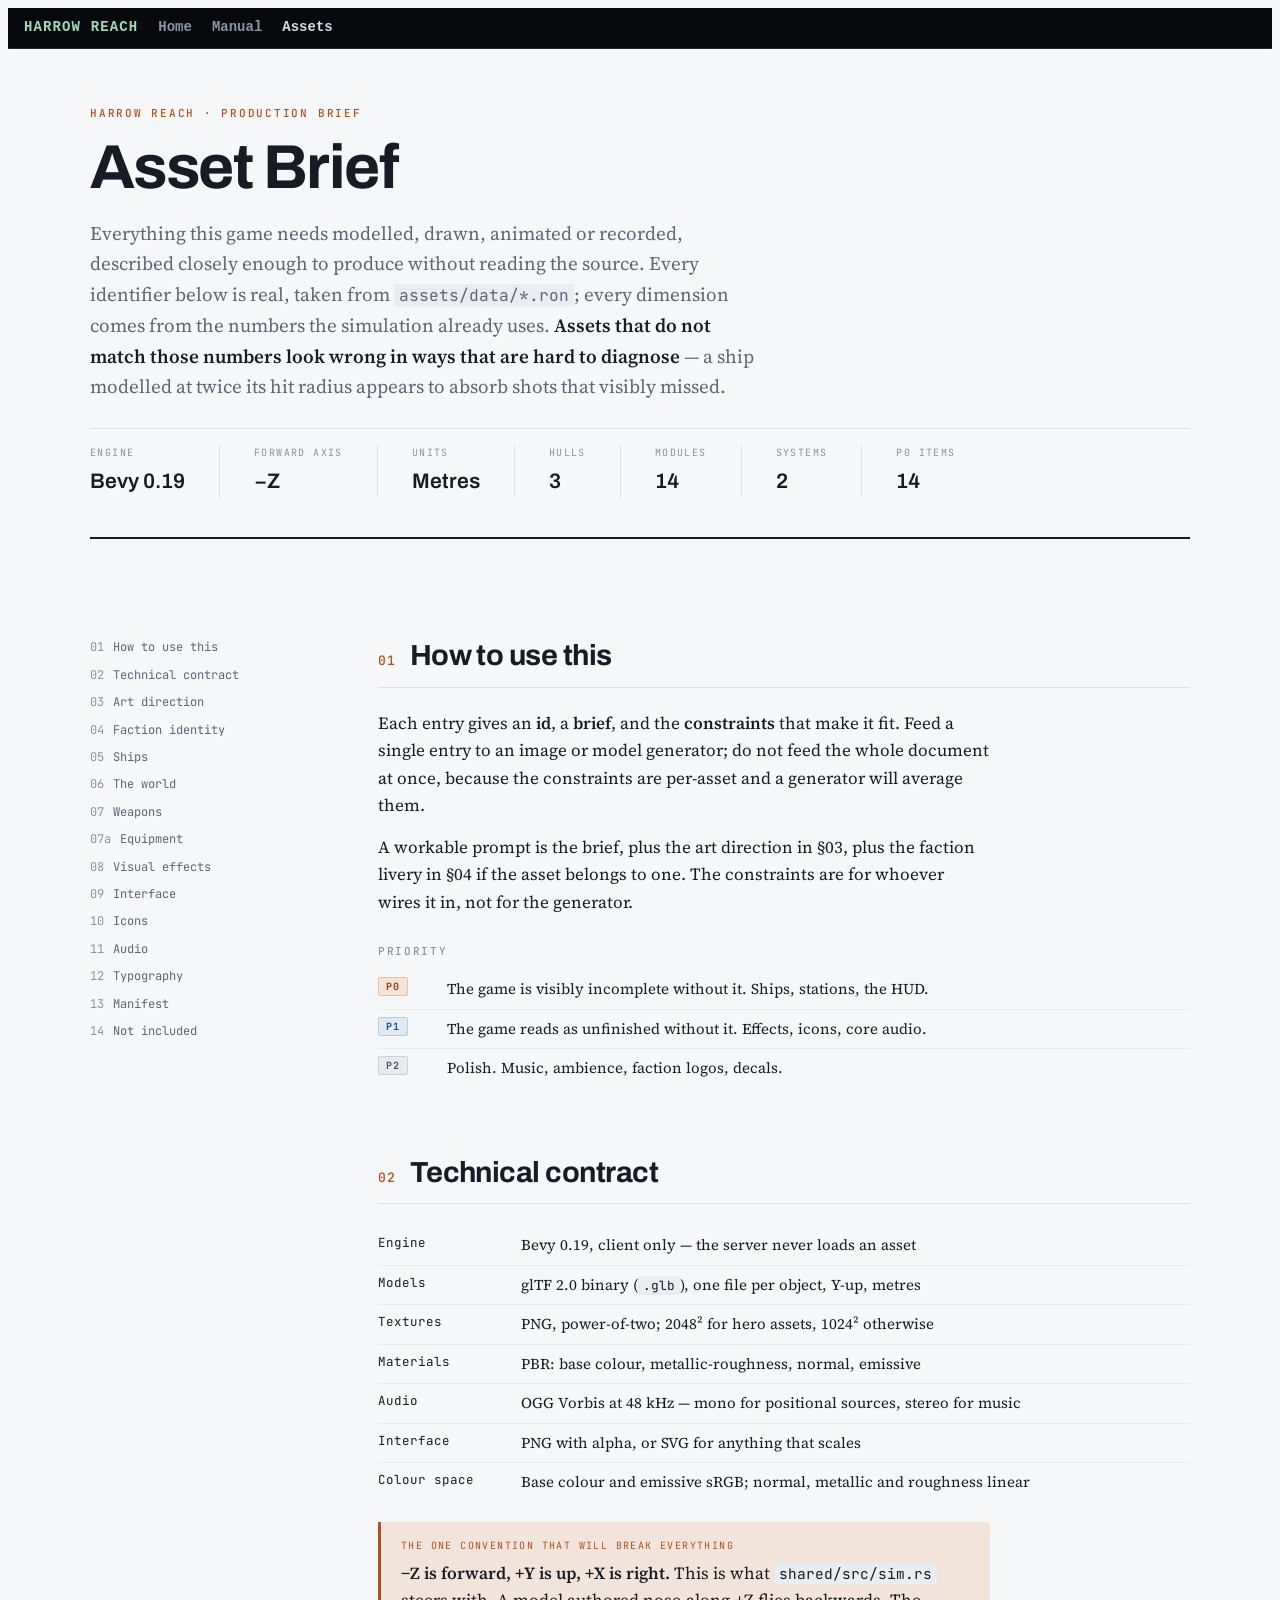
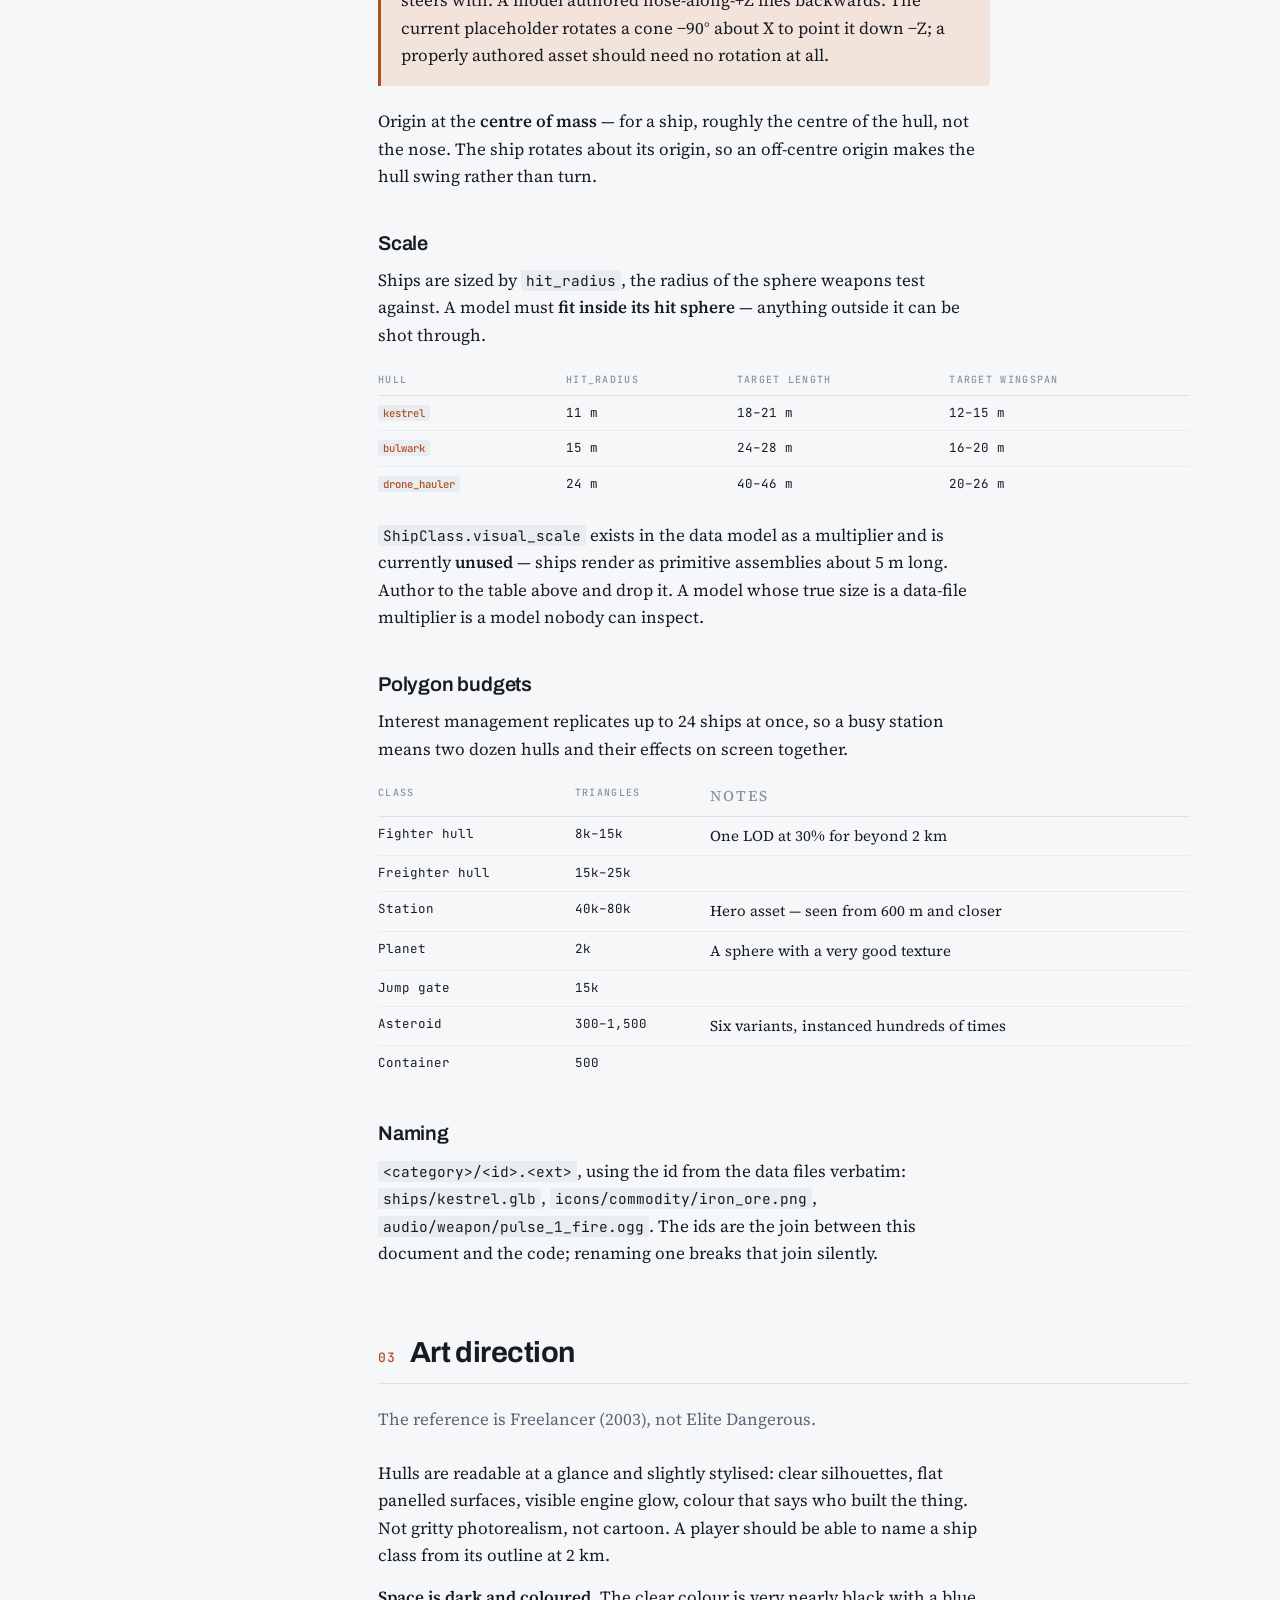
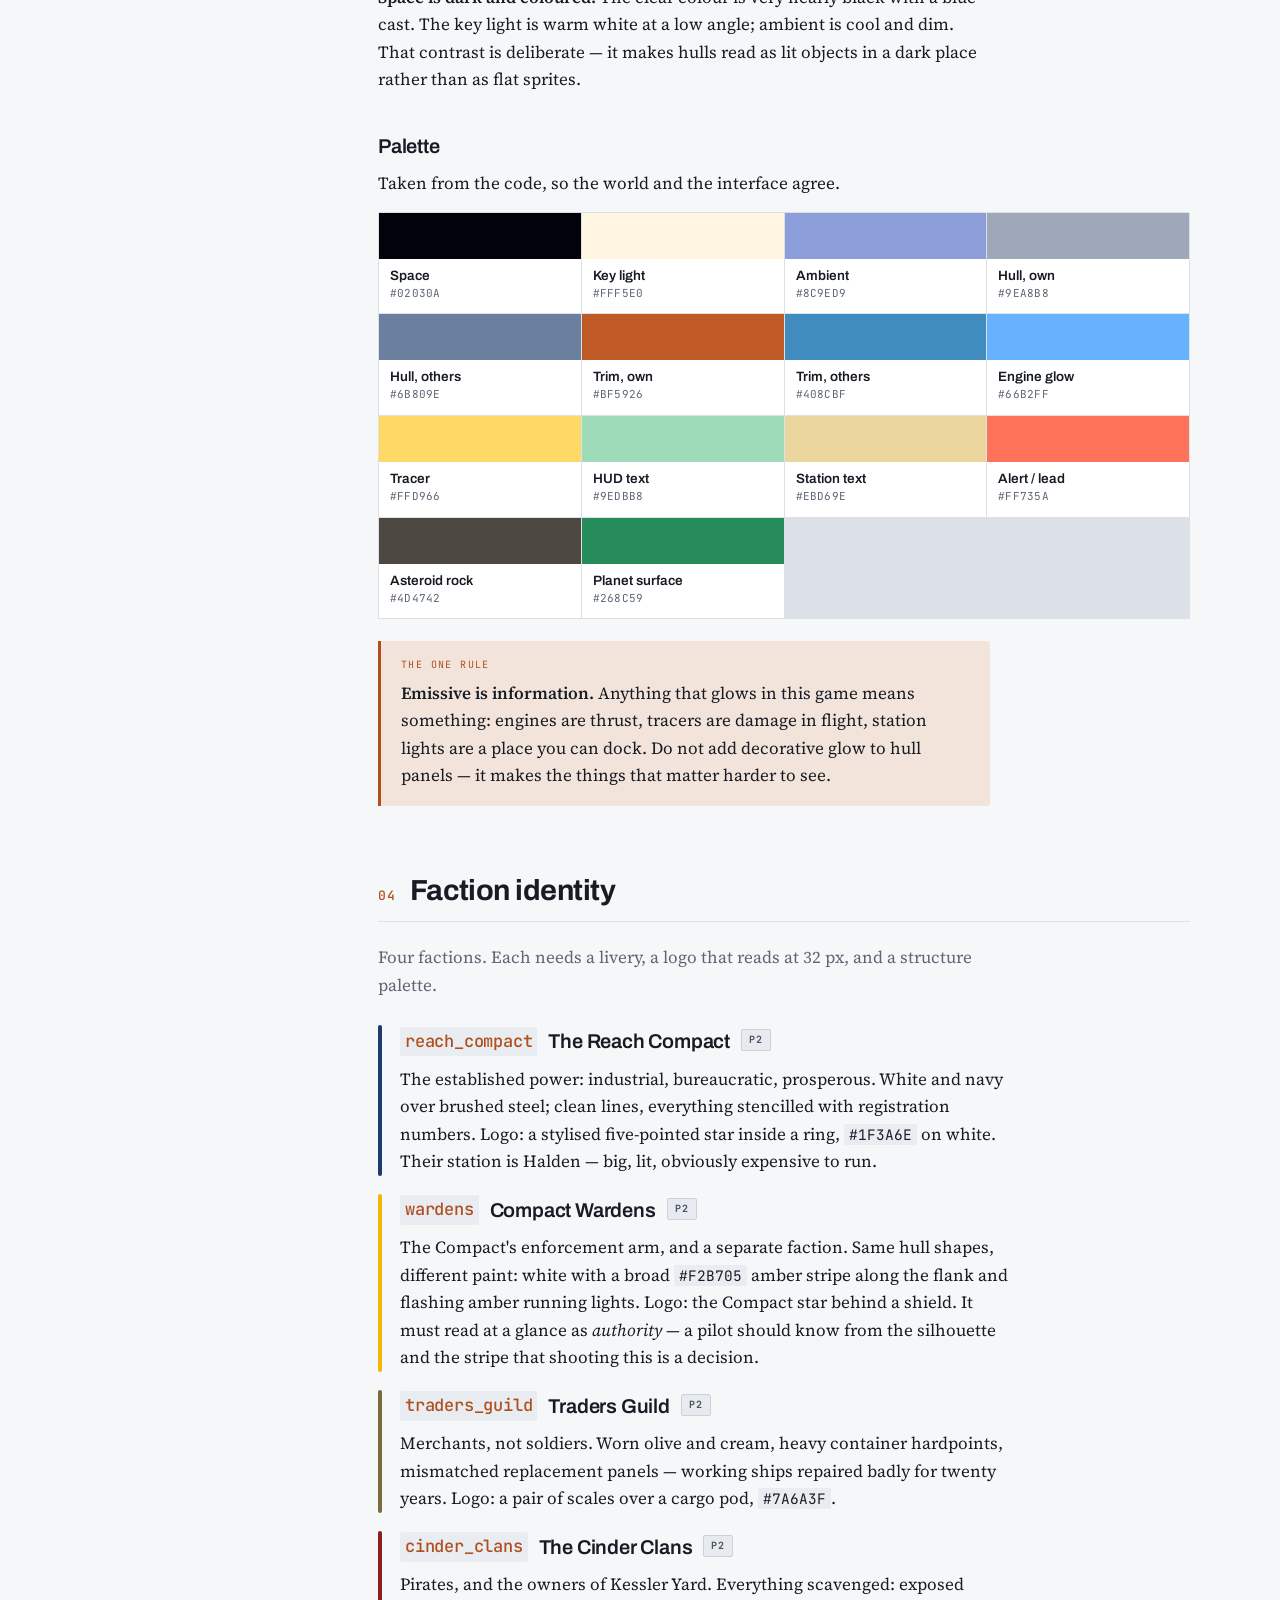
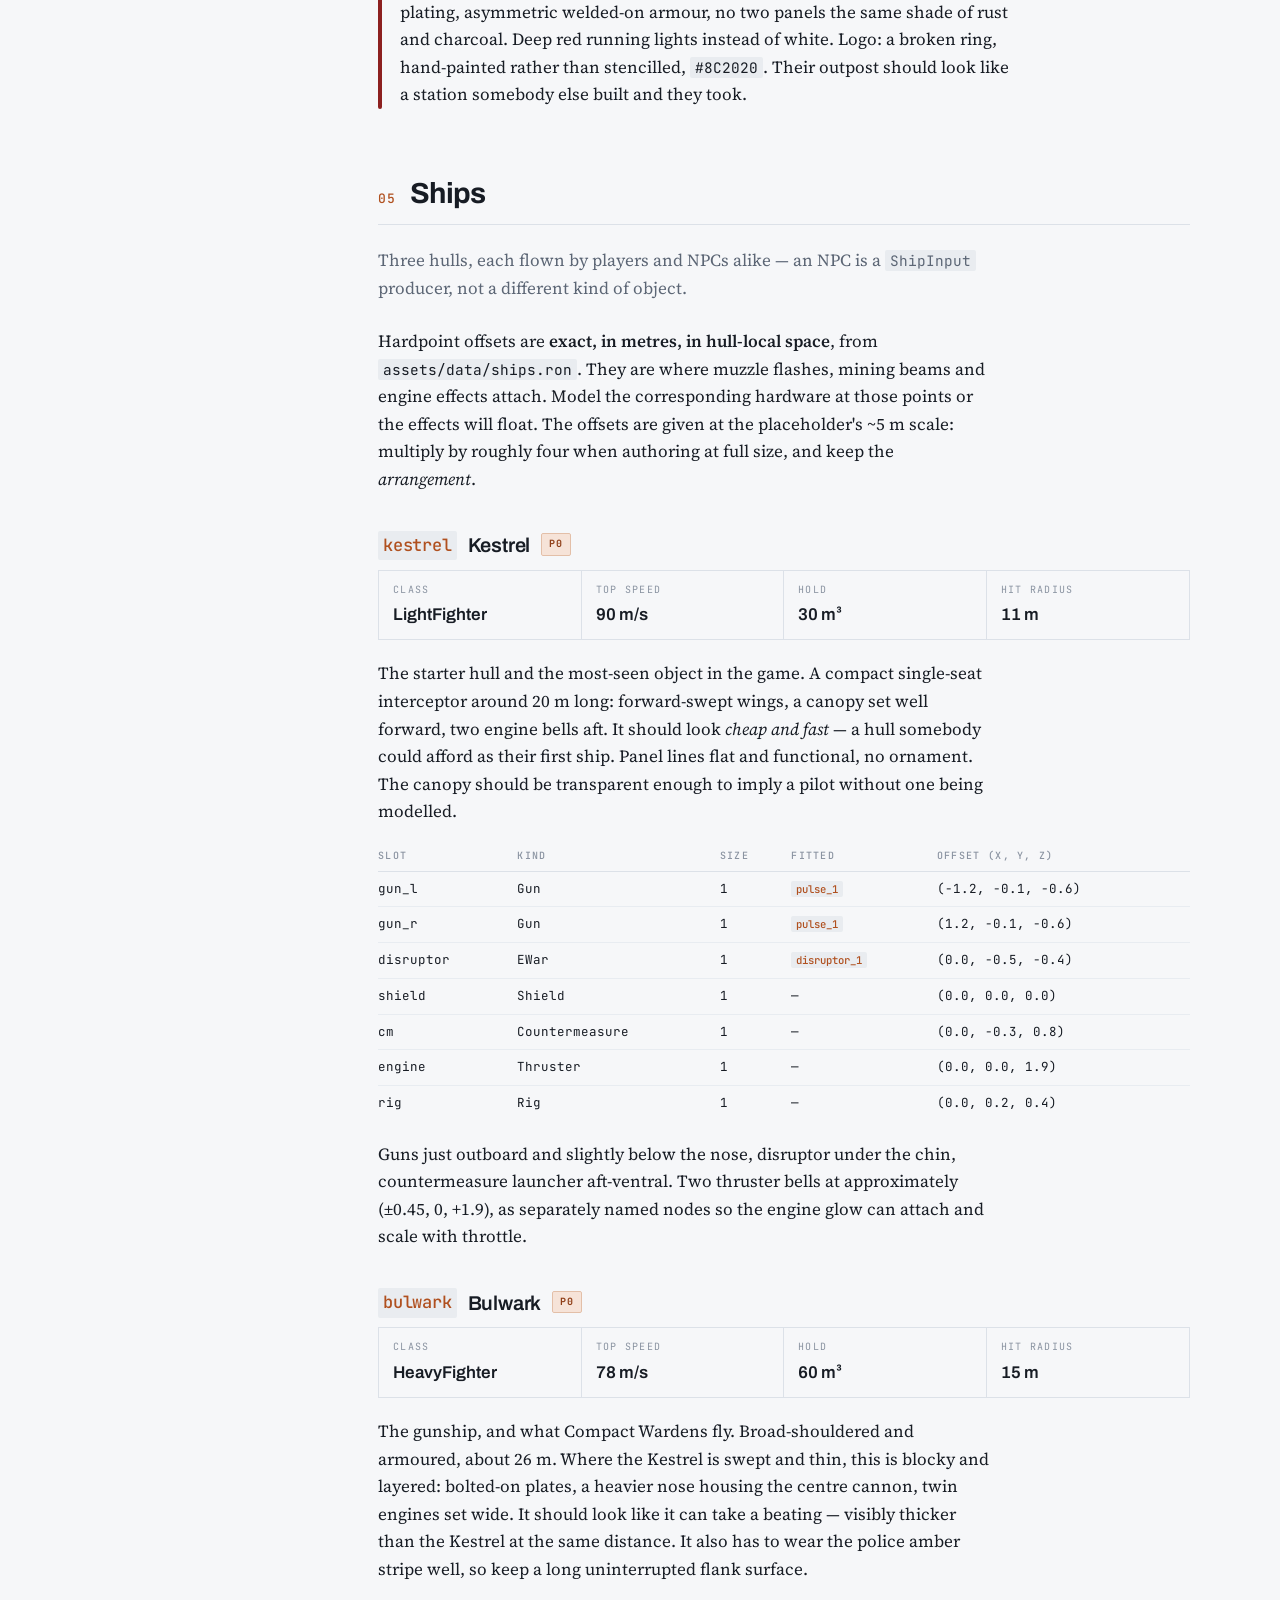
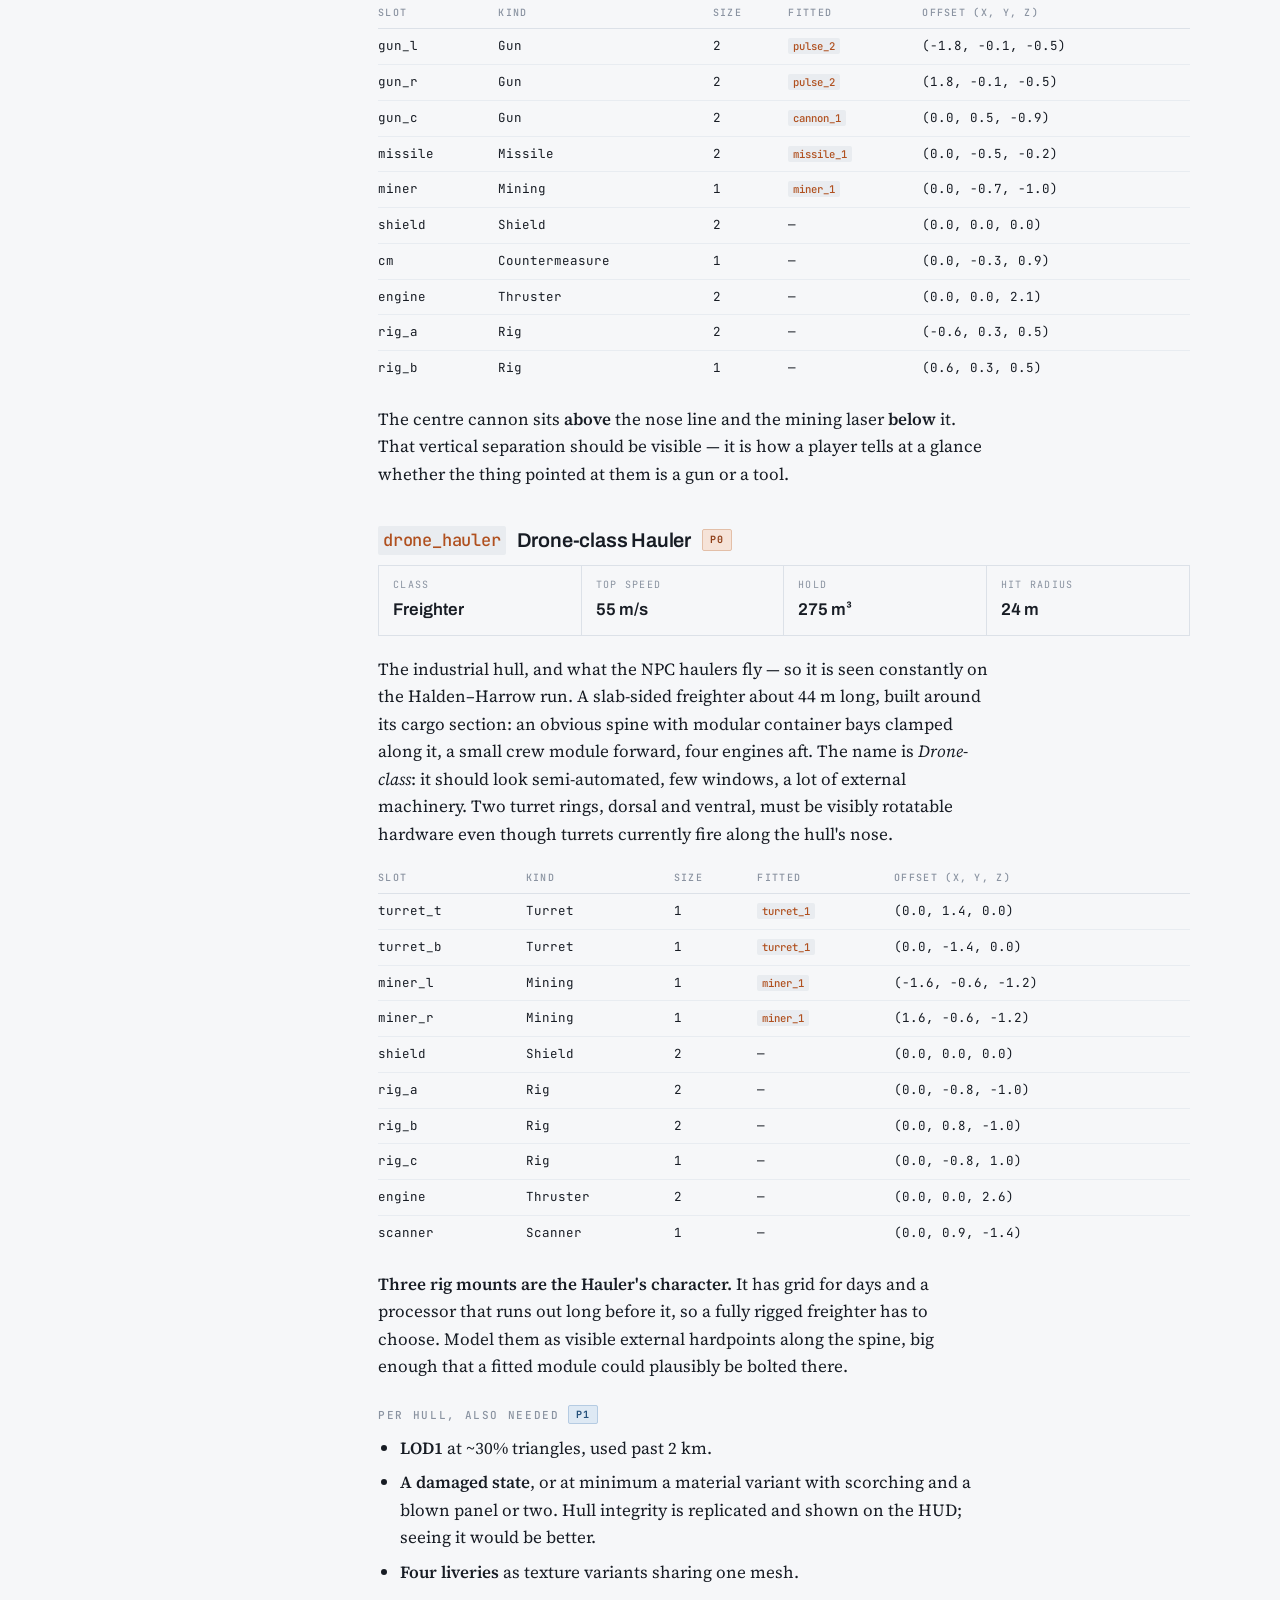
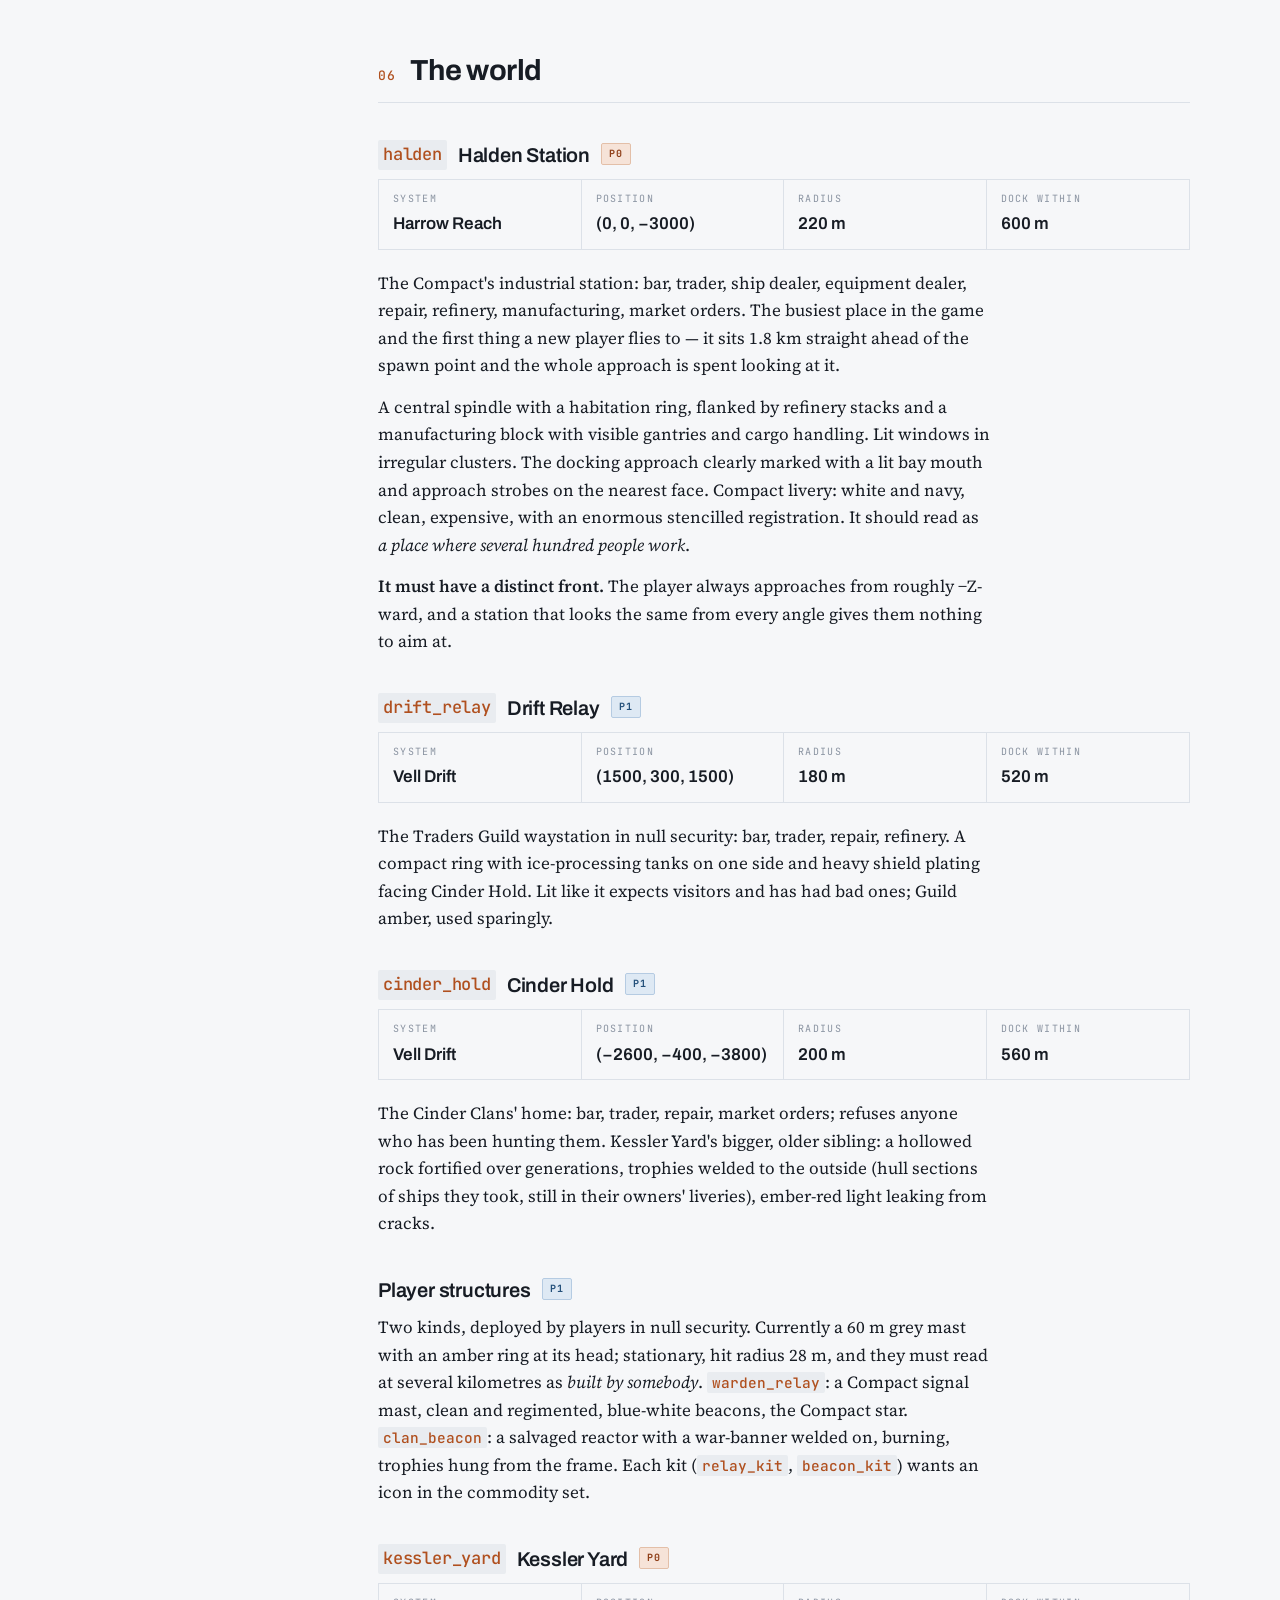
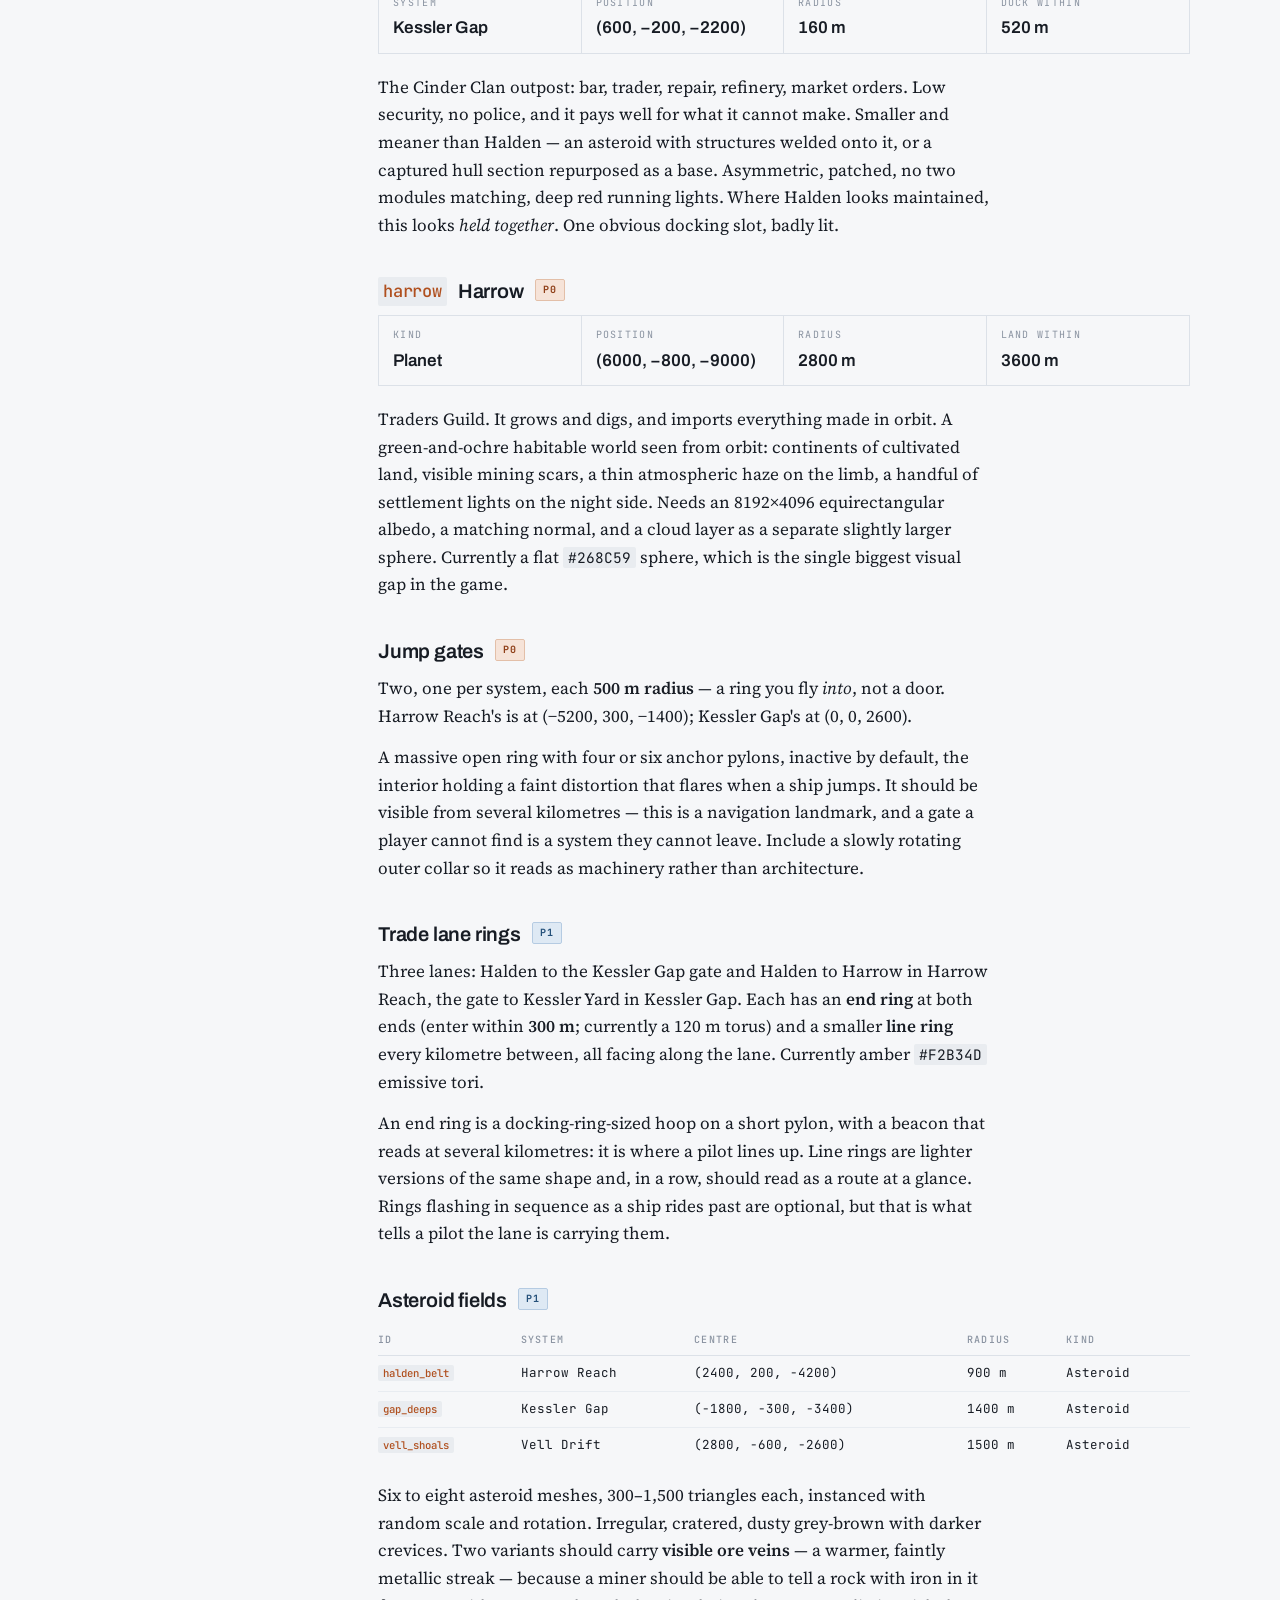
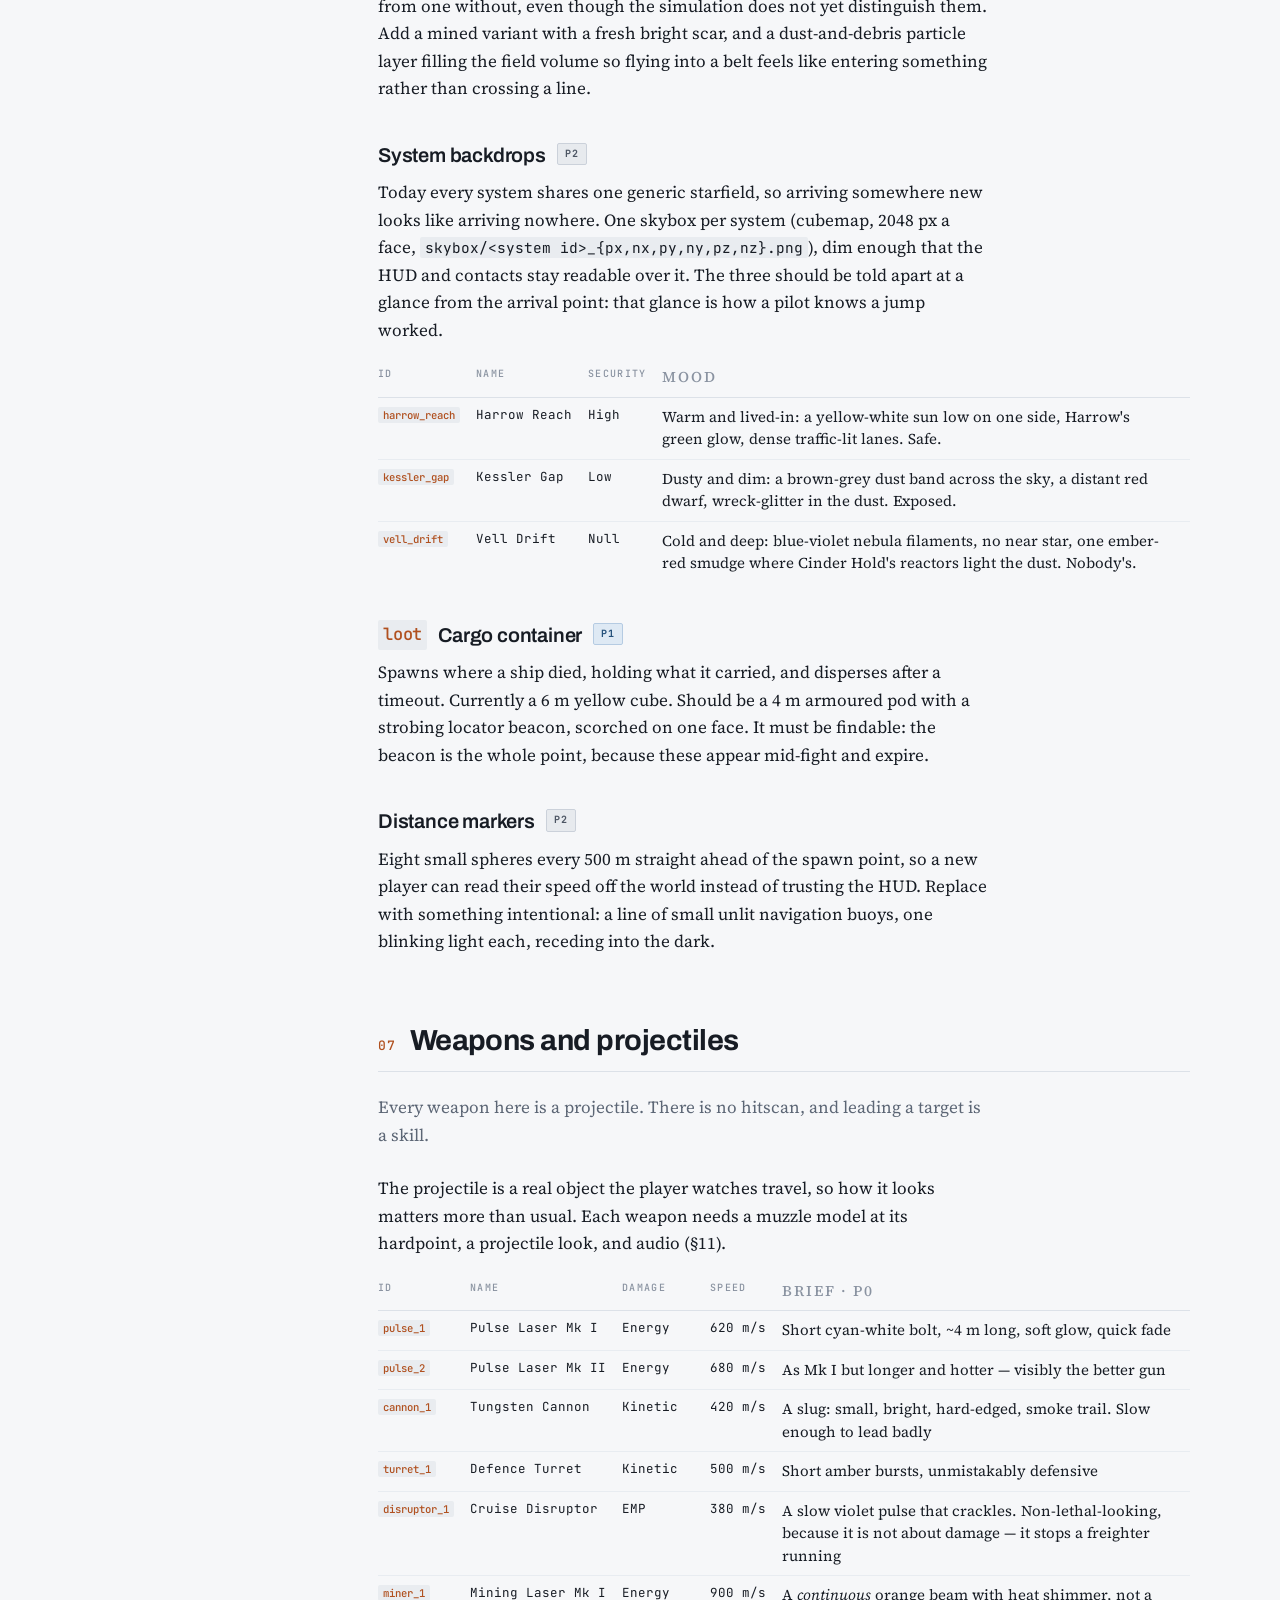
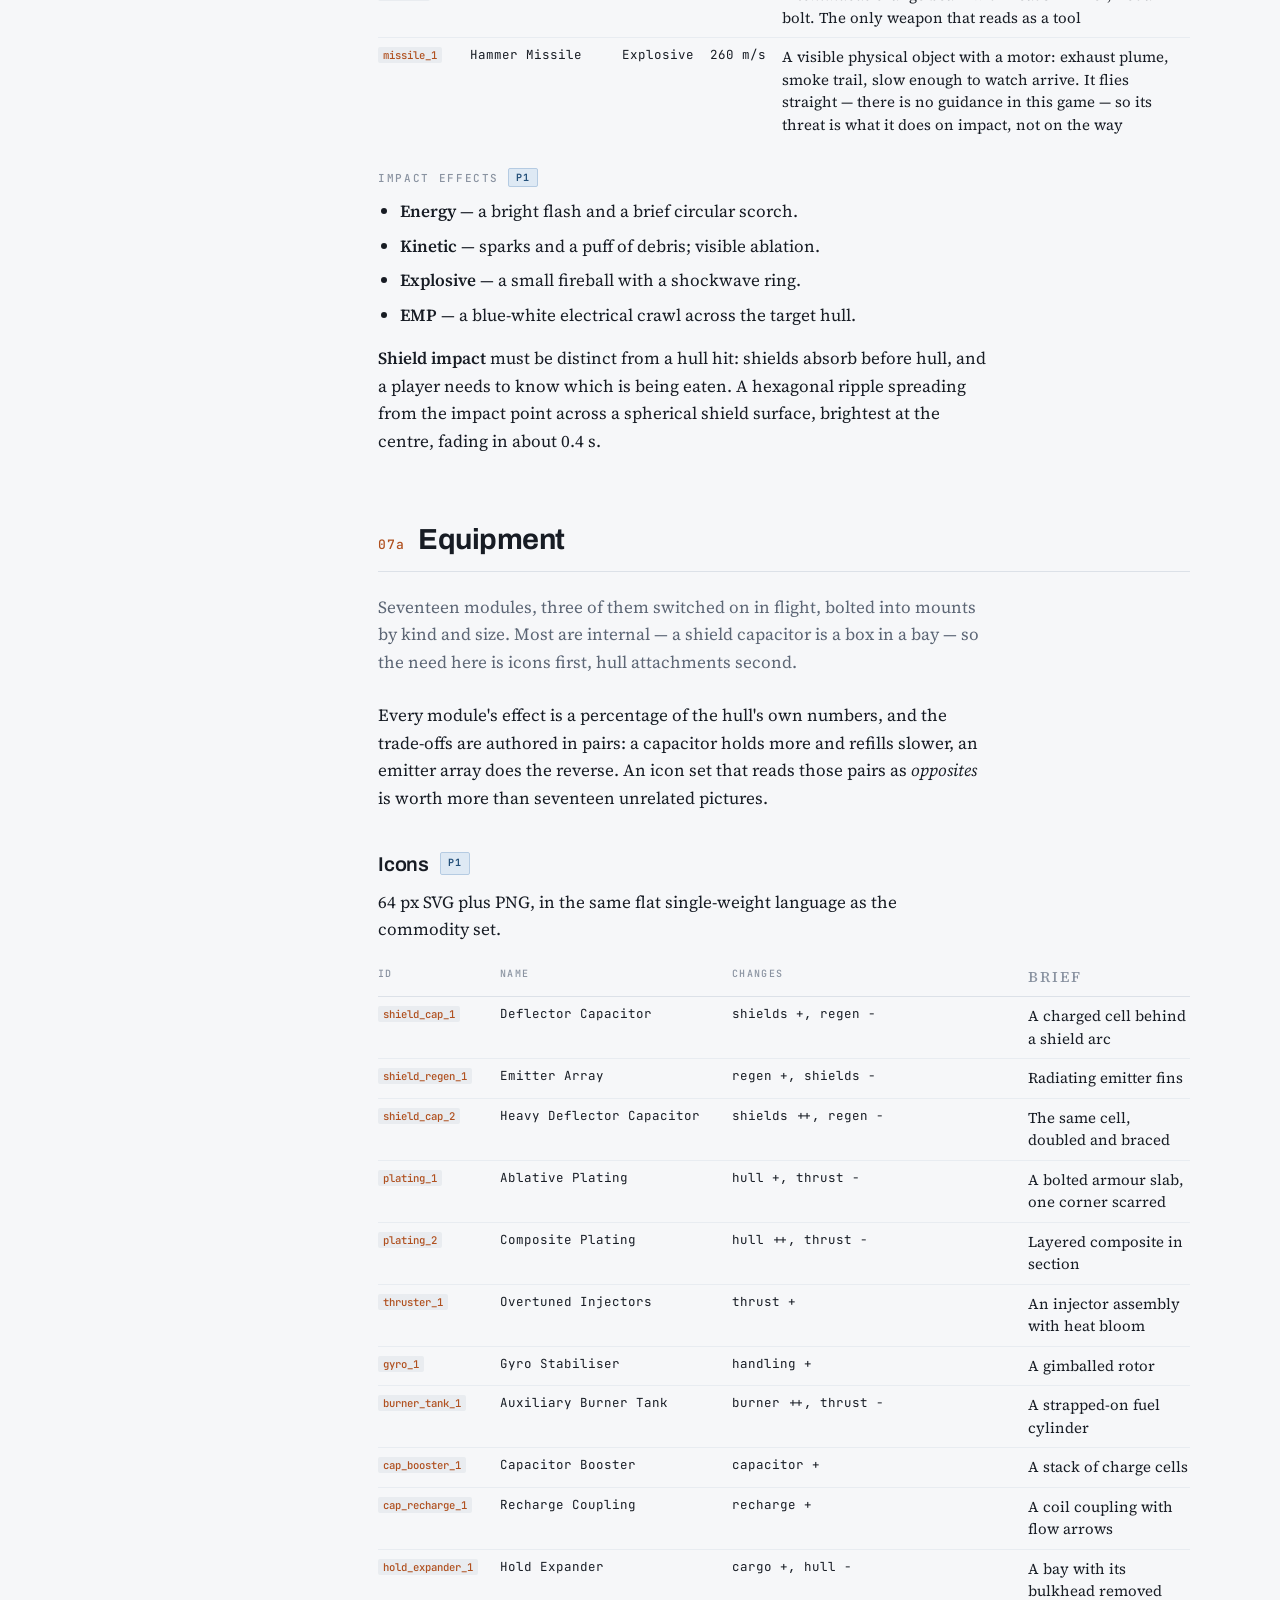
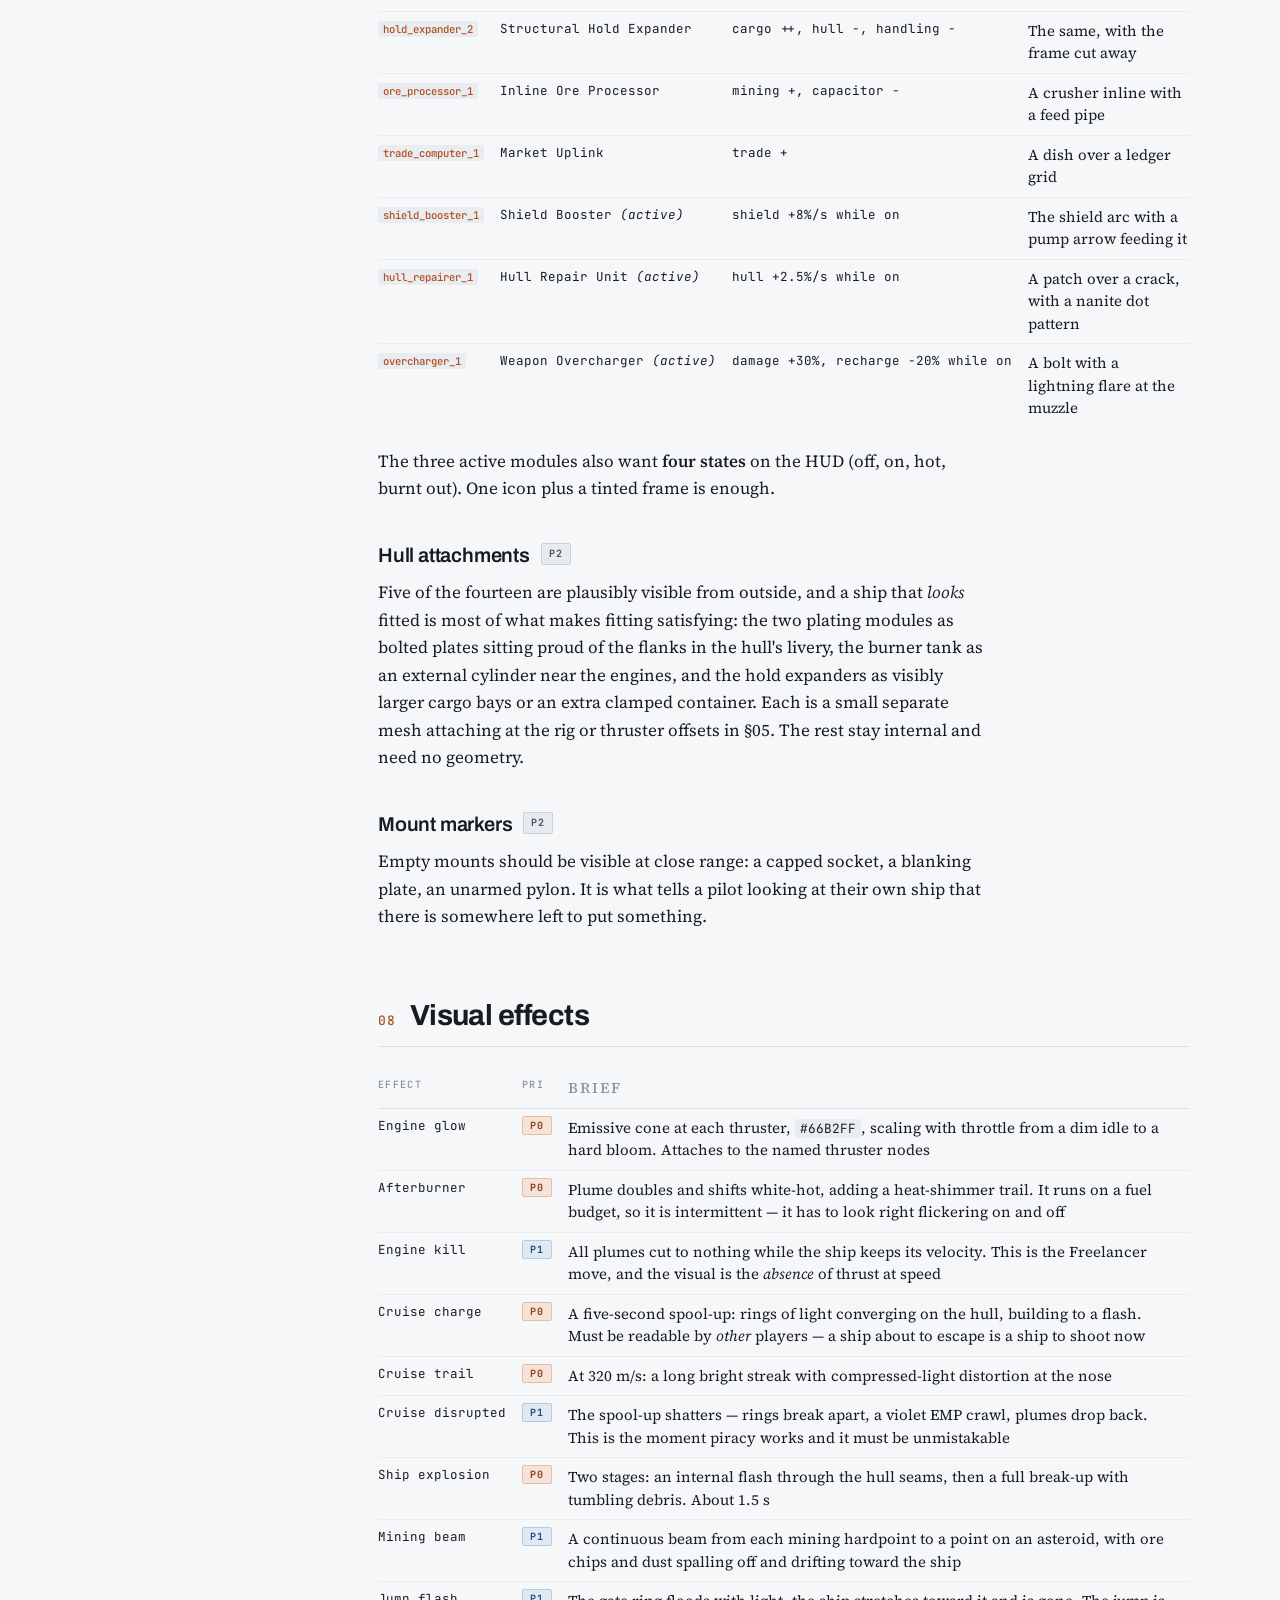
==== assets.html @ b9db740d "The site: front page, screenshots, manual, asset brief Co-Authored-By: Claude Opus 5.5 (1M context) " ====
<!doctype html>
<html lang="en">
<head>
<meta charset="utf-8">
<meta name="viewport" content="width=device-width, initial-scale=1">
<!-- Generated from docs/assets.html in the game repo by
     scripts/publish-site-assets.sh. Edit the source, not this. -->
<title>Harrow Reach Asset Brief</title>
<link rel="preconnect" href="https://fonts.googleapis.com">
<link rel="preconnect" href="https://fonts.gstatic.com" crossorigin>
<link rel="stylesheet" href="https://fonts.googleapis.com/css2?family=Archivo:wght@500;600;700&family=JetBrains+Mono:wght@400;500;700&family=Source+Serif+4:opsz,wght@8..60,400;8..60,600&display=swap">
<style>
  :root {
    --paper:      #F6F7F9;
    --card:       #FFFFFF;
    --ink:        #171C24;
    --muted:      #5C6675;
    --faint:      #8A93A1;
    --rule:       #DCE1E8;
    --rule-soft:  #E8ECF1;
    --accent:     #B0501F;
    --accent-dim: #F3E4DB;
    --steel:      #2E5C8A;
    --steel-dim:  #E1EAF3;
    --slate-dim:  #E9ECF0;

    --p0-fg: #8F3F18;  --p0-bg: #F6E3D8;  --p0-br: #E3BFA8;
    --p1-fg: #24507A;  --p1-bg: #DEE9F4;  --p1-br: #B5CBE2;
    --p2-fg: #4C5563;  --p2-bg: #E7EAEE;  --p2-br: #CBD1DA;

    --display: "Archivo", "Helvetica Neue", Arial, sans-serif;
    --body: "Source Serif 4", Georgia, "Times New Roman", serif;
    --mono: "JetBrains Mono", ui-monospace, "SF Mono", Menlo, monospace;

    --measure: 68ch;
    --rail: 232px;
  }

  @media (prefers-color-scheme: dark) {
    :root:not([data-theme="light"]) {
      --paper:      #10141A;
      --card:       #171C24;
      --ink:        #E3E8EF;
      --muted:      #9AA5B4;
      --faint:      #6B7686;
      --rule:       #2A323D;
      --rule-soft:  #212933;
      --accent:     #E08048;
      --accent-dim: #33221A;
      --steel:      #7FAFDE;
      --steel-dim:  #1A2733;
      --slate-dim:  #1D242D;

      --p0-fg: #EE9A66;  --p0-bg: #33221A;  --p0-br: #5A3A26;
      --p1-fg: #8FBDEA;  --p1-bg: #172532;  --p1-br: #2A4159;
      --p2-fg: #9AA5B4;  --p2-bg: #1D242D;  --p2-br: #333C48;
    }
  }

  :root[data-theme="dark"] {
    --paper:      #10141A;
    --card:       #171C24;
    --ink:        #E3E8EF;
    --muted:      #9AA5B4;
    --faint:      #6B7686;
    --rule:       #2A323D;
    --rule-soft:  #212933;
    --accent:     #E08048;
    --accent-dim: #33221A;
    --steel:      #7FAFDE;
    --steel-dim:  #1A2733;
    --slate-dim:  #1D242D;

    --p0-fg: #EE9A66;  --p0-bg: #33221A;  --p0-br: #5A3A26;
    --p1-fg: #8FBDEA;  --p1-bg: #172532;  --p1-br: #2A4159;
    --p2-fg: #9AA5B4;  --p2-bg: #1D242D;  --p2-br: #333C48;
  }

  * { box-sizing: border-box; }

  body {
    background: var(--paper);
    color: var(--ink);
    font-family: var(--body);
    font-size: 17px;
    line-height: 1.62;
    -webkit-font-smoothing: antialiased;
  }

  .shell {
    display: grid;
    grid-template-columns: var(--rail) minmax(0, 1fr);
    gap: 56px;
    max-width: 1180px;
    margin: 0 auto;
    padding: 0 40px 120px;
    align-items: start;
  }

  /* ---------- masthead ---------- */

  .masthead {
    grid-column: 1 / -1;
    border-bottom: 2px solid var(--ink);
    padding: 56px 0 22px;
    margin-bottom: 44px;
  }
  .eyebrow {
    font-family: var(--mono);
    font-size: 11px;
    font-weight: 500;
    letter-spacing: 0.16em;
    text-transform: uppercase;
    color: var(--accent);
    margin: 0 0 14px;
  }
  h1 {
    font-family: var(--display);
    font-weight: 700;
    font-size: clamp(38px, 6vw, 62px);
    line-height: 1.02;
    letter-spacing: -0.025em;
    margin: 0 0 18px;
    text-wrap: balance;
  }
  .standfirst {
    max-width: var(--measure);
    font-size: 19px;
    color: var(--muted);
    margin: 0 0 26px;
  }
  .standfirst strong { color: var(--ink); font-weight: 600; }

  .facts {
    display: flex;
    flex-wrap: wrap;
    gap: 0;
    border-top: 1px solid var(--rule);
    padding-top: 16px;
  }
  .fact {
    padding-right: 34px;
    margin-right: 34px;
    border-right: 1px solid var(--rule);
  }
  .fact:last-child { border-right: 0; margin-right: 0; padding-right: 0; }
  .fact dt {
    font-family: var(--mono);
    font-size: 10px;
    letter-spacing: 0.14em;
    text-transform: uppercase;
    color: var(--faint);
    margin: 0 0 3px;
  }
  .fact dd {
    font-family: var(--display);
    font-weight: 600;
    font-size: 21px;
    margin: 0;
    font-variant-numeric: tabular-nums;
  }

  /* ---------- rail ---------- */

  nav.rail {
    position: sticky;
    top: 28px;
    font-family: var(--mono);
    font-size: 12px;
    line-height: 1.45;
  }
  nav.rail ol { list-style: none; margin: 0; padding: 0; }
  nav.rail li { margin-bottom: 9px; display: flex; gap: 9px; }
  nav.rail .n { color: var(--faint); font-variant-numeric: tabular-nums; }
  nav.rail a {
    color: var(--muted);
    text-decoration: none;
    border-bottom: 1px solid transparent;
  }
  nav.rail a:hover, nav.rail a:focus-visible {
    color: var(--accent);
    border-bottom-color: var(--accent);
  }

  /* ---------- content ---------- */

  main { min-width: 0; }
  main > section { margin-bottom: 68px; scroll-margin-top: 24px; }

  h2 {
    font-family: var(--display);
    font-weight: 700;
    font-size: 29px;
    letter-spacing: -0.018em;
    line-height: 1.15;
    margin: 0 0 6px;
    display: flex;
    align-items: baseline;
    gap: 14px;
    text-wrap: balance;
  }
  h2 .num {
    font-family: var(--mono);
    font-size: 13px;
    font-weight: 500;
    color: var(--accent);
    letter-spacing: 0.06em;
    flex: none;
  }
  h2 + .lede {
    max-width: var(--measure);
    color: var(--muted);
    margin: 0 0 26px;
  }
  section > h2 { padding-bottom: 14px; border-bottom: 1px solid var(--rule); margin-bottom: 22px; }

  h3 {
    font-family: var(--display);
    font-weight: 600;
    font-size: 20px;
    letter-spacing: -0.01em;
    margin: 36px 0 8px;
    display: flex;
    align-items: center;
    gap: 11px;
    flex-wrap: wrap;
  }
  h4 {
    font-family: var(--mono);
    font-size: 11px;
    font-weight: 500;
    letter-spacing: 0.15em;
    text-transform: uppercase;
    color: var(--faint);
    margin: 26px 0 10px;
  }

  p { max-width: var(--measure); margin: 0 0 14px; }
  ul, ol { max-width: var(--measure); padding-left: 22px; margin: 0 0 16px; }
  li { margin-bottom: 7px; }
  strong { font-weight: 600; }
  em { font-style: italic; }

  code, .id {
    font-family: var(--mono);
    font-size: 0.85em;
    background: var(--slate-dim);
    padding: 1px 5px;
    border-radius: 2px;
  }
  .id { color: var(--accent); font-weight: 500; }

  a { color: var(--steel); text-underline-offset: 2px; }

  /* ---------- priority chips ---------- */

  .p {
    font-family: var(--mono);
    font-size: 10px;
    font-weight: 700;
    letter-spacing: 0.1em;
    padding: 2px 7px;
    border-radius: 2px;
    border: 1px solid;
    flex: none;
    position: relative;
    top: -1px;
  }
  .p0 { color: var(--p0-fg); background: var(--p0-bg); border-color: var(--p0-br); }
  .p1 { color: var(--p1-fg); background: var(--p1-bg); border-color: var(--p1-br); }
  .p2 { color: var(--p2-fg); background: var(--p2-bg); border-color: var(--p2-br); }

  /* ---------- tables ---------- */

  .scroll { overflow-x: auto; margin: 0 0 20px; }
  table {
    border-collapse: collapse;
    width: 100%;
    font-family: var(--mono);
    font-size: 12.5px;
    line-height: 1.5;
  }
  th, td {
    text-align: left;
    padding: 8px 16px 8px 0;
    border-bottom: 1px solid var(--rule-soft);
    vertical-align: top;
    white-space: nowrap;
  }
  td.wrap, th.wrap { white-space: normal; min-width: 22ch; font-family: var(--body); font-size: 15px; }
  th {
    font-size: 10px;
    letter-spacing: 0.13em;
    text-transform: uppercase;
    color: var(--faint);
    font-weight: 500;
    border-bottom: 1px solid var(--rule);
  }
  td.num { font-variant-numeric: tabular-nums; }
  tbody tr:last-child td { border-bottom: 0; }

  /* ---------- callout ---------- */

  .rule-box {
    border-left: 3px solid var(--accent);
    background: var(--accent-dim);
    padding: 16px 20px;
    margin: 0 0 22px;
    max-width: var(--measure);
    border-radius: 0 3px 3px 0;
  }
  .rule-box p:last-child { margin-bottom: 0; }
  .rule-box .tag {
    font-family: var(--mono);
    font-size: 10px;
    letter-spacing: 0.14em;
    text-transform: uppercase;
    color: var(--accent);
    display: block;
    margin-bottom: 6px;
  }

  /* ---------- swatches ---------- */

  .swatches {
    display: grid;
    grid-template-columns: repeat(auto-fill, minmax(168px, 1fr));
    gap: 1px;
    background: var(--rule);
    border: 1px solid var(--rule);
    margin-bottom: 22px;
  }
  .sw { background: var(--card); padding: 0; }
  .sw .chip { height: 46px; display: block; }
  .sw .meta { padding: 9px 11px 11px; }
  .sw .name { font-family: var(--display); font-weight: 600; font-size: 13.5px; line-height: 1.25; }
  .sw .hex { font-family: var(--mono); font-size: 11px; color: var(--muted); letter-spacing: 0.02em; }

  /* ---------- spec grid ---------- */

  .specs {
    display: grid;
    grid-template-columns: repeat(auto-fit, minmax(140px, 1fr));
    gap: 0;
    border: 1px solid var(--rule);
    margin: 0 0 20px;
  }
  .spec { padding: 11px 14px; border-right: 1px solid var(--rule); }
  .spec:last-child { border-right: 0; }
  .spec dt {
    font-family: var(--mono);
    font-size: 10px;
    letter-spacing: 0.13em;
    text-transform: uppercase;
    color: var(--faint);
    margin-bottom: 3px;
  }
  .spec dd {
    font-family: var(--display);
    font-weight: 600;
    font-size: 17px;
    margin: 0;
    font-variant-numeric: tabular-nums;
  }

  /* ---------- faction cards ---------- */

  .factions { display: grid; gap: 18px; margin-bottom: 20px; }
  .faction {
    display: grid;
    grid-template-columns: 4px 1fr;
    gap: 18px;
    align-items: start;
  }
  .faction .stripe { background: var(--fc); border-radius: 2px; align-self: stretch; }
  .faction .body h3 { margin-top: 0; }
  .faction .body p { margin-bottom: 0; }

  /* ---------- manifest ---------- */

  .manifest { max-width: var(--measure); }
  .manifest h4 { display: flex; align-items: center; gap: 10px; }
  .manifest ul { list-style: none; padding: 0; margin: 0 0 26px; }
  .manifest li { margin: 0; border-bottom: 1px solid var(--rule-soft); }
  .manifest label {
    display: flex;
    gap: 11px;
    align-items: baseline;
    padding: 8px 2px;
    cursor: pointer;
    font-family: var(--mono);
    font-size: 12.5px;
    line-height: 1.5;
  }
  .manifest input { margin: 0; accent-color: var(--accent); position: relative; top: 2px; flex: none; }
  .manifest input:checked + span { color: var(--faint); text-decoration: line-through; }
  .manifest label:hover { background: var(--rule-soft); }
  .count {
    font-family: var(--mono);
    font-size: 10px;
    letter-spacing: 0.1em;
    color: var(--faint);
    font-weight: 400;
    text-transform: none;
  }

  footer {
    grid-column: 1 / -1;
    border-top: 1px solid var(--rule);
    padding-top: 20px;
    margin-top: 20px;
    font-family: var(--mono);
    font-size: 11.5px;
    color: var(--faint);
    display: flex;
    justify-content: space-between;
    gap: 20px;
    flex-wrap: wrap;
  }

  :focus-visible { outline: 2px solid var(--accent); outline-offset: 2px; }

  @media (max-width: 900px) {
    .shell { grid-template-columns: 1fr; gap: 0; padding: 0 22px 80px; }
    nav.rail { position: static; margin-bottom: 44px; padding-bottom: 24px; border-bottom: 1px solid var(--rule); }
    nav.rail ol { columns: 2; column-gap: 26px; }
    .fact { border-right: 0; margin-right: 26px; padding-right: 0; }
  }
  @media (prefers-reduced-motion: reduce) {
    * { animation: none !important; transition: none !important; }
  }
</style>
</head>
<body>
<div style="font:600 14px/1.4 ui-monospace,Menlo,monospace;padding:10px 16px;background:#07090d;border-bottom:1px solid #1f2a37;display:flex;gap:20px;align-items:center;flex-wrap:wrap">
  <a href="./" style="color:#9edbb8;text-decoration:none;letter-spacing:.08em">HARROW REACH</a>
  <a href="./" style="color:#8b97a6;text-decoration:none">Home</a>
  <a href="manual.html" style="color:#8b97a6;text-decoration:none">Manual</a>
  <span style="color:#d6dde6">Assets</span>
</div>


<div class="shell">

  <header class="masthead">
    <p class="eyebrow">Harrow Reach · production brief</p>
    <h1>Asset Brief</h1>
    <p class="standfirst">Everything this game needs modelled, drawn, animated or recorded,
      described closely enough to produce without reading the source. Every identifier below is
      real, taken from <code>assets/data/*.ron</code>; every dimension comes from the numbers the
      simulation already uses. <strong>Assets that do not match those numbers look wrong in ways
      that are hard to diagnose</strong> — a ship modelled at twice its hit radius appears to
      absorb shots that visibly missed.</p>
    <dl class="facts">
      <div class="fact"><dt>Engine</dt><dd>Bevy 0.19</dd></div>
      <div class="fact"><dt>Forward axis</dt><dd>&minus;Z</dd></div>
      <div class="fact"><dt>Units</dt><dd>Metres</dd></div>
      <div class="fact"><dt>Hulls</dt><dd>3</dd></div>
      <div class="fact"><dt>Modules</dt><dd>14</dd></div>
      <div class="fact"><dt>Systems</dt><dd>2</dd></div>
      <div class="fact"><dt>P0 items</dt><dd>14</dd></div>
    </dl>
  </header>

  <nav class="rail" aria-label="Sections">
    <ol>
      <li><span class="n">01</span><a href="#use">How to use this</a></li>
      <li><span class="n">02</span><a href="#contract">Technical contract</a></li>
      <li><span class="n">03</span><a href="#direction">Art direction</a></li>
      <li><span class="n">04</span><a href="#factions">Faction identity</a></li>
      <li><span class="n">05</span><a href="#ships">Ships</a></li>
      <li><span class="n">06</span><a href="#world">The world</a></li>
      <li><span class="n">07</span><a href="#weapons">Weapons</a></li>
      <li><span class="n">07a</span><a href="#equipment">Equipment</a></li>
      <li><span class="n">08</span><a href="#vfx">Visual effects</a></li>
      <li><span class="n">09</span><a href="#ui">Interface</a></li>
      <li><span class="n">10</span><a href="#icons">Icons</a></li>
      <li><span class="n">11</span><a href="#audio">Audio</a></li>
      <li><span class="n">12</span><a href="#type">Typography</a></li>
      <li><span class="n">13</span><a href="#manifest">Manifest</a></li>
      <li><span class="n">14</span><a href="#excluded">Not included</a></li>
    </ol>
  </nav>

  <main>

    <!-- 01 -->
    <section id="use">
      <h2><span class="num">01</span>How to use this</h2>
      <p>Each entry gives an <strong>id</strong>, a <strong>brief</strong>, and the
        <strong>constraints</strong> that make it fit. Feed a single entry to an image or model
        generator; do not feed the whole document at once, because the constraints are per-asset
        and a generator will average them.</p>
      <p>A workable prompt is the brief, plus the art direction in §03, plus the faction livery in
        §04 if the asset belongs to one. The constraints are for whoever wires it in, not for the
        generator.</p>
      <h4>Priority</h4>
      <div class="scroll">
        <table>
          <tbody>
            <tr><td><span class="p p0">P0</span></td><td class="wrap">The game is visibly incomplete without it. Ships, stations, the HUD.</td></tr>
            <tr><td><span class="p p1">P1</span></td><td class="wrap">The game reads as unfinished without it. Effects, icons, core audio.</td></tr>
            <tr><td><span class="p p2">P2</span></td><td class="wrap">Polish. Music, ambience, faction logos, decals.</td></tr>
          </tbody>
        </table>
      </div>
    </section>

    <!-- 02 -->
    <section id="contract">
      <h2><span class="num">02</span>Technical contract</h2>
      <div class="scroll">
        <table>
          <tbody>
            <tr><td>Engine</td><td class="wrap">Bevy 0.19, client only — the server never loads an asset</td></tr>
            <tr><td>Models</td><td class="wrap">glTF 2.0 binary (<code>.glb</code>), one file per object, Y-up, metres</td></tr>
            <tr><td>Textures</td><td class="wrap">PNG, power-of-two; 2048² for hero assets, 1024² otherwise</td></tr>
            <tr><td>Materials</td><td class="wrap">PBR: base colour, metallic-roughness, normal, emissive</td></tr>
            <tr><td>Audio</td><td class="wrap">OGG Vorbis at 48&nbsp;kHz — mono for positional sources, stereo for music</td></tr>
            <tr><td>Interface</td><td class="wrap">PNG with alpha, or SVG for anything that scales</td></tr>
            <tr><td>Colour space</td><td class="wrap">Base colour and emissive sRGB; normal, metallic and roughness linear</td></tr>
          </tbody>
        </table>
      </div>

      <div class="rule-box">
        <span class="tag">The one convention that will break everything</span>
        <p><strong>&minus;Z is forward, +Y is up, +X is right.</strong> This is what
          <code>shared/src/sim.rs</code> steers with. A model authored nose-along-+Z flies
          backwards. The current placeholder rotates a cone &minus;90° about X to point it down
          &minus;Z; a properly authored asset should need no rotation at all.</p>
      </div>

      <p>Origin at the <strong>centre of mass</strong> — for a ship, roughly the centre of the
        hull, not the nose. The ship rotates about its origin, so an off-centre origin makes the
        hull swing rather than turn.</p>

      <h3>Scale</h3>
      <p>Ships are sized by <code>hit_radius</code>, the radius of the sphere weapons test
        against. A model must <strong>fit inside its hit sphere</strong> — anything outside it can
        be shot through.</p>
      <div class="scroll">
        <table>
          <thead><tr><th>Hull</th><th>hit_radius</th><th>Target length</th><th>Target wingspan</th></tr></thead>
          <tbody>
            <tr><td><span class="id">kestrel</span></td><td class="num">11 m</td><td class="num">18–21 m</td><td class="num">12–15 m</td></tr>
            <tr><td><span class="id">bulwark</span></td><td class="num">15 m</td><td class="num">24–28 m</td><td class="num">16–20 m</td></tr>
            <tr><td><span class="id">drone_hauler</span></td><td class="num">24 m</td><td class="num">40–46 m</td><td class="num">20–26 m</td></tr>
          </tbody>
        </table>
      </div>
      <p><code>ShipClass.visual_scale</code> exists in the data model as a multiplier and is
        currently <strong>unused</strong> — ships render as primitive assemblies about 5&nbsp;m
        long. Author to the table above and drop it. A model whose true size is a data-file
        multiplier is a model nobody can inspect.</p>

      <h3>Polygon budgets</h3>
      <p>Interest management replicates up to 24 ships at once, so a busy station means two dozen
        hulls and their effects on screen together.</p>
      <div class="scroll">
        <table>
          <thead><tr><th>Class</th><th>Triangles</th><th class="wrap">Notes</th></tr></thead>
          <tbody>
            <tr><td>Fighter hull</td><td class="num">8k–15k</td><td class="wrap">One LOD at 30% for beyond 2 km</td></tr>
            <tr><td>Freighter hull</td><td class="num">15k–25k</td><td class="wrap"></td></tr>
            <tr><td>Station</td><td class="num">40k–80k</td><td class="wrap">Hero asset — seen from 600 m and closer</td></tr>
            <tr><td>Planet</td><td class="num">2k</td><td class="wrap">A sphere with a very good texture</td></tr>
            <tr><td>Jump gate</td><td class="num">15k</td><td class="wrap"></td></tr>
            <tr><td>Asteroid</td><td class="num">300–1,500</td><td class="wrap">Six variants, instanced hundreds of times</td></tr>
            <tr><td>Container</td><td class="num">500</td><td class="wrap"></td></tr>
          </tbody>
        </table>
      </div>

      <h3>Naming</h3>
      <p><code>&lt;category&gt;/&lt;id&gt;.&lt;ext&gt;</code>, using the id from the data files
        verbatim: <code>ships/kestrel.glb</code>,
        <code>icons/commodity/iron_ore.png</code>, <code>audio/weapon/pulse_1_fire.ogg</code>. The
        ids are the join between this document and the code; renaming one breaks that join
        silently.</p>
    </section>

    <!-- 03 -->
    <section id="direction">
      <h2><span class="num">03</span>Art direction</h2>
      <p class="lede">The reference is Freelancer (2003), not Elite Dangerous.</p>
      <p>Hulls are readable at a glance and slightly stylised: clear silhouettes, flat panelled
        surfaces, visible engine glow, colour that says who built the thing. Not gritty
        photorealism, not cartoon. A player should be able to name a ship class from its outline
        at 2&nbsp;km.</p>
      <p><strong>Space is dark and coloured.</strong> The clear colour is very nearly black with a
        blue cast. The key light is warm white at a low angle; ambient is cool and dim. That
        contrast is deliberate — it makes hulls read as lit objects in a dark place rather than as
        flat sprites.</p>

      <h3>Palette</h3>
      <p>Taken from the code, so the world and the interface agree.</p>
      <div class="swatches">
        <div class="sw"><span class="chip" style="background:#02030A"></span><div class="meta"><div class="name">Space</div><div class="hex">#02030A</div></div></div>
        <div class="sw"><span class="chip" style="background:#FFF5E0"></span><div class="meta"><div class="name">Key light</div><div class="hex">#FFF5E0</div></div></div>
        <div class="sw"><span class="chip" style="background:#8C9ED9"></span><div class="meta"><div class="name">Ambient</div><div class="hex">#8C9ED9</div></div></div>
        <div class="sw"><span class="chip" style="background:#9EA8B8"></span><div class="meta"><div class="name">Hull, own</div><div class="hex">#9EA8B8</div></div></div>
        <div class="sw"><span class="chip" style="background:#6B809E"></span><div class="meta"><div class="name">Hull, others</div><div class="hex">#6B809E</div></div></div>
        <div class="sw"><span class="chip" style="background:#BF5926"></span><div class="meta"><div class="name">Trim, own</div><div class="hex">#BF5926</div></div></div>
        <div class="sw"><span class="chip" style="background:#408CBF"></span><div class="meta"><div class="name">Trim, others</div><div class="hex">#408CBF</div></div></div>
        <div class="sw"><span class="chip" style="background:#66B2FF"></span><div class="meta"><div class="name">Engine glow</div><div class="hex">#66B2FF</div></div></div>
        <div class="sw"><span class="chip" style="background:#FFD966"></span><div class="meta"><div class="name">Tracer</div><div class="hex">#FFD966</div></div></div>
        <div class="sw"><span class="chip" style="background:#9EDBB8"></span><div class="meta"><div class="name">HUD text</div><div class="hex">#9EDBB8</div></div></div>
        <div class="sw"><span class="chip" style="background:#EBD69E"></span><div class="meta"><div class="name">Station text</div><div class="hex">#EBD69E</div></div></div>
        <div class="sw"><span class="chip" style="background:#FF735A"></span><div class="meta"><div class="name">Alert / lead</div><div class="hex">#FF735A</div></div></div>
        <div class="sw"><span class="chip" style="background:#4D4742"></span><div class="meta"><div class="name">Asteroid rock</div><div class="hex">#4D4742</div></div></div>
        <div class="sw"><span class="chip" style="background:#268C59"></span><div class="meta"><div class="name">Planet surface</div><div class="hex">#268C59</div></div></div>
      </div>

      <div class="rule-box">
        <span class="tag">The one rule</span>
        <p><strong>Emissive is information.</strong> Anything that glows in this game means
          something: engines are thrust, tracers are damage in flight, station lights are a place
          you can dock. Do not add decorative glow to hull panels — it makes the things that
          matter harder to see.</p>
      </div>
    </section>

    <!-- 04 -->
    <section id="factions">
      <h2><span class="num">04</span>Faction identity</h2>
      <p class="lede">Four factions. Each needs a livery, a logo that reads at 32&nbsp;px, and a
        structure palette.</p>
      <div class="factions">
        <div class="faction" style="--fc:#1F3A6E">
          <div class="stripe"></div>
          <div class="body">
            <h3><span class="id">reach_compact</span> The Reach Compact <span class="p p2">P2</span></h3>
            <p>The established power: industrial, bureaucratic, prosperous. White and navy over
              brushed steel; clean lines, everything stencilled with registration numbers. Logo: a
              stylised five-pointed star inside a ring, <code>#1F3A6E</code> on white. Their
              station is Halden — big, lit, obviously expensive to run.</p>
          </div>
        </div>
        <div class="faction" style="--fc:#F2B705">
          <div class="stripe"></div>
          <div class="body">
            <h3><span class="id">wardens</span> Compact Wardens <span class="p p2">P2</span></h3>
            <p>The Compact's enforcement arm, and a separate faction. Same hull shapes, different
              paint: white with a broad <code>#F2B705</code> amber stripe along the flank and
              flashing amber running lights. Logo: the Compact star behind a shield. It must read
              at a glance as <em>authority</em> — a pilot should know from the silhouette and the
              stripe that shooting this is a decision.</p>
          </div>
        </div>
        <div class="faction" style="--fc:#7A6A3F">
          <div class="stripe"></div>
          <div class="body">
            <h3><span class="id">traders_guild</span> Traders Guild <span class="p p2">P2</span></h3>
            <p>Merchants, not soldiers. Worn olive and cream, heavy container hardpoints,
              mismatched replacement panels — working ships repaired badly for twenty years. Logo:
              a pair of scales over a cargo pod, <code>#7A6A3F</code>.</p>
          </div>
        </div>
        <div class="faction" style="--fc:#8C2020">
          <div class="stripe"></div>
          <div class="body">
            <h3><span class="id">cinder_clans</span> The Cinder Clans <span class="p p2">P2</span></h3>
            <p>Pirates, and the owners of Kessler Yard. Everything scavenged: exposed plating,
              asymmetric welded-on armour, no two panels the same shade of rust and charcoal. Deep
              red running lights instead of white. Logo: a broken ring, hand-painted rather than
              stencilled, <code>#8C2020</code>. Their outpost should look like a station somebody
              else built and they took.</p>
          </div>
        </div>
      </div>
    </section>

    <!-- 05 -->
    <section id="ships">
      <h2><span class="num">05</span>Ships</h2>
      <p class="lede">Three hulls, each flown by players and NPCs alike — an NPC is a
        <code>ShipInput</code> producer, not a different kind of object.</p>
      <p>Hardpoint offsets are <strong>exact, in metres, in hull-local space</strong>, from
        <code>assets/data/ships.ron</code>. They are where muzzle flashes, mining beams and engine
        effects attach. Model the corresponding hardware at those points or the effects will
        float. The offsets are given at the placeholder's ~5&nbsp;m scale: multiply by roughly
        four when authoring at full size, and keep the <em>arrangement</em>.</p>

      <h3><span class="id">kestrel</span> Kestrel <span class="p p0">P0</span></h3>
      <dl class="specs">
        <div class="spec"><dt>Class</dt><dd>LightFighter</dd></div>
        <div class="spec"><dt>Top speed</dt><dd>90 m/s</dd></div>
        <div class="spec"><dt>Hold</dt><dd>30 m³</dd></div>
        <div class="spec"><dt>Hit radius</dt><dd>11 m</dd></div>
      </dl>
      <p>The starter hull and the most-seen object in the game. A compact single-seat interceptor
        around 20&nbsp;m long: forward-swept wings, a canopy set well forward, two engine bells
        aft. It should look <em>cheap and fast</em> — a hull somebody could afford as their first
        ship. Panel lines flat and functional, no ornament. The canopy should be transparent
        enough to imply a pilot without one being modelled.</p>
      <div class="scroll">
        <table>
          <thead><tr><th>Slot</th><th>Kind</th><th>Size</th><th>Fitted</th><th>Offset (x, y, z)</th></tr></thead>
          <tbody>
            <tr><td>gun_l</td><td>Gun</td><td class="num">1</td><td><span class="id">pulse_1</span></td><td class="num">(−1.2, −0.1, −0.6)</td></tr>
            <tr><td>gun_r</td><td>Gun</td><td class="num">1</td><td><span class="id">pulse_1</span></td><td class="num">(1.2, −0.1, −0.6)</td></tr>
            <tr><td>disruptor</td><td>EWar</td><td class="num">1</td><td><span class="id">disruptor_1</span></td><td class="num">(0.0, −0.5, −0.4)</td></tr>
            <tr><td>shield</td><td>Shield</td><td class="num">1</td><td>—</td><td class="num">(0.0, 0.0, 0.0)</td></tr>
            <tr><td>cm</td><td>Countermeasure</td><td class="num">1</td><td>—</td><td class="num">(0.0, −0.3, 0.8)</td></tr>
            <tr><td>engine</td><td>Thruster</td><td class="num">1</td><td>—</td><td class="num">(0.0, 0.0, 1.9)</td></tr>
            <tr><td>rig</td><td>Rig</td><td class="num">1</td><td>—</td><td class="num">(0.0, 0.2, 0.4)</td></tr>
          </tbody>
        </table>
      </div>
      <p>Guns just outboard and slightly below the nose, disruptor under the chin, countermeasure
        launcher aft-ventral. Two thruster bells at approximately (±0.45, 0, +1.9), as separately
        named nodes so the engine glow can attach and scale with throttle.</p>

      <h3><span class="id">bulwark</span> Bulwark <span class="p p0">P0</span></h3>
      <dl class="specs">
        <div class="spec"><dt>Class</dt><dd>HeavyFighter</dd></div>
        <div class="spec"><dt>Top speed</dt><dd>78 m/s</dd></div>
        <div class="spec"><dt>Hold</dt><dd>60 m³</dd></div>
        <div class="spec"><dt>Hit radius</dt><dd>15 m</dd></div>
      </dl>
      <p>The gunship, and what Compact Wardens fly. Broad-shouldered and armoured, about 26&nbsp;m.
        Where the Kestrel is swept and thin, this is blocky and layered: bolted-on plates, a
        heavier nose housing the centre cannon, twin engines set wide. It should look like it can
        take a beating — visibly thicker than the Kestrel at the same distance. It also has to
        wear the police amber stripe well, so keep a long uninterrupted flank surface.</p>
      <div class="scroll">
        <table>
          <thead><tr><th>Slot</th><th>Kind</th><th>Size</th><th>Fitted</th><th>Offset (x, y, z)</th></tr></thead>
          <tbody>
            <tr><td>gun_l</td><td>Gun</td><td class="num">2</td><td><span class="id">pulse_2</span></td><td class="num">(−1.8, −0.1, −0.5)</td></tr>
            <tr><td>gun_r</td><td>Gun</td><td class="num">2</td><td><span class="id">pulse_2</span></td><td class="num">(1.8, −0.1, −0.5)</td></tr>
            <tr><td>gun_c</td><td>Gun</td><td class="num">2</td><td><span class="id">cannon_1</span></td><td class="num">(0.0, 0.5, −0.9)</td></tr>
            <tr><td>missile</td><td>Missile</td><td class="num">2</td><td><span class="id">missile_1</span></td><td class="num">(0.0, −0.5, −0.2)</td></tr>
            <tr><td>miner</td><td>Mining</td><td class="num">1</td><td><span class="id">miner_1</span></td><td class="num">(0.0, −0.7, −1.0)</td></tr>
            <tr><td>shield</td><td>Shield</td><td class="num">2</td><td>—</td><td class="num">(0.0, 0.0, 0.0)</td></tr>
            <tr><td>cm</td><td>Countermeasure</td><td class="num">1</td><td>—</td><td class="num">(0.0, −0.3, 0.9)</td></tr>
            <tr><td>engine</td><td>Thruster</td><td class="num">2</td><td>—</td><td class="num">(0.0, 0.0, 2.1)</td></tr>
            <tr><td>rig_a</td><td>Rig</td><td class="num">2</td><td>—</td><td class="num">(−0.6, 0.3, 0.5)</td></tr>
            <tr><td>rig_b</td><td>Rig</td><td class="num">1</td><td>—</td><td class="num">(0.6, 0.3, 0.5)</td></tr>
          </tbody>
        </table>
      </div>
      <p>The centre cannon sits <strong>above</strong> the nose line and the mining laser
        <strong>below</strong> it. That vertical separation should be visible — it is how a player
        tells at a glance whether the thing pointed at them is a gun or a tool.</p>

      <h3><span class="id">drone_hauler</span> Drone-class Hauler <span class="p p0">P0</span></h3>
      <dl class="specs">
        <div class="spec"><dt>Class</dt><dd>Freighter</dd></div>
        <div class="spec"><dt>Top speed</dt><dd>55 m/s</dd></div>
        <div class="spec"><dt>Hold</dt><dd>275 m³</dd></div>
        <div class="spec"><dt>Hit radius</dt><dd>24 m</dd></div>
      </dl>
      <p>The industrial hull, and what the NPC haulers fly — so it is seen constantly on the
        Halden–Harrow run. A slab-sided freighter about 44&nbsp;m long, built around its cargo
        section: an obvious spine with modular container bays clamped along it, a small crew
        module forward, four engines aft. The name is <em>Drone-class</em>: it should look
        semi-automated, few windows, a lot of external machinery. Two turret rings, dorsal and
        ventral, must be visibly rotatable hardware even though turrets currently fire along the
        hull's nose.</p>
      <div class="scroll">
        <table>
          <thead><tr><th>Slot</th><th>Kind</th><th>Size</th><th>Fitted</th><th>Offset (x, y, z)</th></tr></thead>
          <tbody>
            <tr><td>turret_t</td><td>Turret</td><td class="num">1</td><td><span class="id">turret_1</span></td><td class="num">(0.0, 1.4, 0.0)</td></tr>
            <tr><td>turret_b</td><td>Turret</td><td class="num">1</td><td><span class="id">turret_1</span></td><td class="num">(0.0, −1.4, 0.0)</td></tr>
            <tr><td>miner_l</td><td>Mining</td><td class="num">1</td><td><span class="id">miner_1</span></td><td class="num">(−1.6, −0.6, −1.2)</td></tr>
            <tr><td>miner_r</td><td>Mining</td><td class="num">1</td><td><span class="id">miner_1</span></td><td class="num">(1.6, −0.6, −1.2)</td></tr>
            <tr><td>shield</td><td>Shield</td><td class="num">2</td><td>—</td><td class="num">(0.0, 0.0, 0.0)</td></tr>
            <tr><td>rig_a</td><td>Rig</td><td class="num">2</td><td>—</td><td class="num">(0.0, −0.8, −1.0)</td></tr>
            <tr><td>rig_b</td><td>Rig</td><td class="num">2</td><td>—</td><td class="num">(0.0, 0.8, −1.0)</td></tr>
            <tr><td>rig_c</td><td>Rig</td><td class="num">1</td><td>—</td><td class="num">(0.0, −0.8, 1.0)</td></tr>
            <tr><td>engine</td><td>Thruster</td><td class="num">2</td><td>—</td><td class="num">(0.0, 0.0, 2.6)</td></tr>
            <tr><td>scanner</td><td>Scanner</td><td class="num">1</td><td>—</td><td class="num">(0.0, 0.9, −1.4)</td></tr>
          </tbody>
        </table>
      </div>

      <p><strong>Three rig mounts are the Hauler's character.</strong> It has grid
        for days and a processor that runs out long before it, so a fully rigged
        freighter has to choose. Model them as visible external hardpoints along the
        spine, big enough that a fitted module could plausibly be bolted there.</p>

      <h4>Per hull, also needed <span class="p p1">P1</span></h4>
      <ul>
        <li><strong>LOD1</strong> at ~30% triangles, used past 2&nbsp;km.</li>
        <li><strong>A damaged state</strong>, or at minimum a material variant with scorching and
          a blown panel or two. Hull integrity is replicated and shown on the HUD; seeing it would
          be better.</li>
        <li><strong>Four liveries</strong> as texture variants sharing one mesh.</li>
      </ul>
    </section>

    <!-- 06 -->
    <section id="world">
      <h2><span class="num">06</span>The world</h2>

      <h3><span class="id">halden</span> Halden Station <span class="p p0">P0</span></h3>
      <dl class="specs">
        <div class="spec"><dt>System</dt><dd>Harrow Reach</dd></div>
        <div class="spec"><dt>Position</dt><dd>(0, 0, −3000)</dd></div>
        <div class="spec"><dt>Radius</dt><dd>220 m</dd></div>
        <div class="spec"><dt>Dock within</dt><dd>600 m</dd></div>
      </dl>
      <p>The Compact's industrial station: bar, trader, ship dealer, equipment dealer, repair,
        refinery, manufacturing, market orders. The busiest place in the game and the first thing
        a new player flies to — it sits 1.8&nbsp;km straight ahead of the spawn point and the
        whole approach is spent looking at it.</p>
      <p>A central spindle with a habitation ring, flanked by refinery stacks and a manufacturing
        block with visible gantries and cargo handling. Lit windows in irregular clusters. The
        docking approach clearly marked with a lit bay mouth and approach strobes on the nearest
        face. Compact livery: white and navy, clean, expensive, with an enormous stencilled
        registration. It should read as <em>a place where several hundred people work</em>.</p>
      <p><strong>It must have a distinct front.</strong> The player always approaches from roughly
        &minus;Z-ward, and a station that looks the same from every angle gives them nothing to
        aim at.</p>

      <h3><span class="id">drift_relay</span> Drift Relay <span class="p p1">P1</span></h3>
      <dl class="specs">
        <div class="spec"><dt>System</dt><dd>Vell Drift</dd></div>
        <div class="spec"><dt>Position</dt><dd>(1500, 300, 1500)</dd></div>
        <div class="spec"><dt>Radius</dt><dd>180 m</dd></div>
        <div class="spec"><dt>Dock within</dt><dd>520 m</dd></div>
      </dl>
      <p>The Traders Guild waystation in null security: bar, trader, repair, refinery. A compact
        ring with ice-processing tanks on one side and heavy shield plating facing Cinder Hold.
        Lit like it expects visitors and has had bad ones; Guild amber, used sparingly.</p>

      <h3><span class="id">cinder_hold</span> Cinder Hold <span class="p p1">P1</span></h3>
      <dl class="specs">
        <div class="spec"><dt>System</dt><dd>Vell Drift</dd></div>
        <div class="spec"><dt>Position</dt><dd>(−2600, −400, −3800)</dd></div>
        <div class="spec"><dt>Radius</dt><dd>200 m</dd></div>
        <div class="spec"><dt>Dock within</dt><dd>560 m</dd></div>
      </dl>
      <p>The Cinder Clans' home: bar, trader, repair, market orders; refuses anyone who has been
        hunting them. Kessler Yard's bigger, older sibling: a hollowed rock fortified over
        generations, trophies welded to the outside (hull sections of ships they took, still in
        their owners' liveries), ember-red light leaking from cracks.</p>

      <h3>Player structures <span class="p p1">P1</span></h3>
      <p>Two kinds, deployed by players in null security. Currently a 60&nbsp;m grey mast with an
        amber ring at its head; stationary, hit radius 28&nbsp;m, and they must read at several
        kilometres as <em>built by somebody</em>. <span class="id">warden_relay</span>: a Compact
        signal mast, clean and regimented, blue-white beacons, the Compact star.
        <span class="id">clan_beacon</span>: a salvaged reactor with a war-banner welded on,
        burning, trophies hung from the frame. Each kit (<span class="id">relay_kit</span>,
        <span class="id">beacon_kit</span>) wants an icon in the commodity set.</p>

      <h3><span class="id">kessler_yard</span> Kessler Yard <span class="p p0">P0</span></h3>
      <dl class="specs">
        <div class="spec"><dt>System</dt><dd>Kessler Gap</dd></div>
        <div class="spec"><dt>Position</dt><dd>(600, −200, −2200)</dd></div>
        <div class="spec"><dt>Radius</dt><dd>160 m</dd></div>
        <div class="spec"><dt>Dock within</dt><dd>520 m</dd></div>
      </dl>
      <p>The Cinder Clan outpost: bar, trader, repair, refinery, market orders. Low security, no
        police, and it pays well for what it cannot make. Smaller and meaner than Halden — an
        asteroid with structures welded onto it, or a captured hull section repurposed as a base.
        Asymmetric, patched, no two modules matching, deep red running lights. Where Halden
        looks maintained, this looks <em>held together</em>. One obvious docking slot, badly
        lit.</p>

      <h3><span class="id">harrow</span> Harrow <span class="p p0">P0</span></h3>
      <dl class="specs">
        <div class="spec"><dt>Kind</dt><dd>Planet</dd></div>
        <div class="spec"><dt>Position</dt><dd>(6000, −800, −9000)</dd></div>
        <div class="spec"><dt>Radius</dt><dd>2800 m</dd></div>
        <div class="spec"><dt>Land within</dt><dd>3600 m</dd></div>
      </dl>
      <p>Traders Guild. It grows and digs, and imports everything made in orbit. A green-and-ochre
        habitable world seen from orbit: continents of cultivated land, visible mining scars, a
        thin atmospheric haze on the limb, a handful of settlement lights on the night side. Needs
        an 8192×4096 equirectangular albedo, a matching normal, and a cloud layer as a separate
        slightly larger sphere. Currently a flat <code>#268C59</code> sphere, which is the single
        biggest visual gap in the game.</p>

      <h3>Jump gates <span class="p p0">P0</span></h3>
      <p>Two, one per system, each <strong>500&nbsp;m radius</strong> — a ring you fly
        <em>into</em>, not a door. Harrow Reach's is at (−5200, 300, −1400); Kessler Gap's at
        (0, 0, 2600).</p>
      <p>A massive open ring with four or six anchor pylons, inactive by default, the interior
        holding a faint distortion that flares when a ship jumps. It should be visible from
        several kilometres — this is a navigation landmark, and a gate a player cannot find is a
        system they cannot leave. Include a slowly rotating outer collar so it reads as machinery
        rather than architecture.</p>

      <h3>Trade lane rings <span class="p p1">P1</span></h3>
      <p>Three lanes: Halden to the Kessler Gap gate and Halden to Harrow in Harrow Reach,
        the gate to Kessler Yard in Kessler Gap. Each has an <strong>end ring</strong> at both
        ends (enter within <strong>300&nbsp;m</strong>; currently a 120&nbsp;m torus) and a
        smaller <strong>line ring</strong> every kilometre between, all facing along the lane.
        Currently amber <code>#F2B34D</code> emissive tori.</p>
      <p>An end ring is a docking-ring-sized hoop on a short pylon, with a beacon that reads at
        several kilometres: it is where a pilot lines up. Line rings are lighter versions of the
        same shape and, in a row, should read as a route at a glance. Rings flashing in sequence
        as a ship rides past are optional, but that is what tells a pilot the lane is carrying
        them.</p>

      <h3>Asteroid fields <span class="p p1">P1</span></h3>
      <div class="scroll">
        <table>
          <thead><tr><th>id</th><th>System</th><th>Centre</th><th>Radius</th><th>Kind</th></tr></thead>
          <tbody>
            <tr><td><span class="id">halden_belt</span></td><td>Harrow Reach</td><td class="num">(2400, 200, −4200)</td><td class="num">900 m</td><td>Asteroid</td></tr>
            <tr><td><span class="id">gap_deeps</span></td><td>Kessler Gap</td><td class="num">(−1800, −300, −3400)</td><td class="num">1400 m</td><td>Asteroid</td></tr>
            <tr><td><span class="id">vell_shoals</span></td><td>Vell Drift</td><td class="num">(2800, −600, −2600)</td><td class="num">1500 m</td><td>Asteroid</td></tr>
          </tbody>
        </table>
      </div>
      <p>Six to eight asteroid meshes, 300–1,500 triangles each, instanced with random scale and
        rotation. Irregular, cratered, dusty grey-brown with darker crevices. Two variants should
        carry <strong>visible ore veins</strong> — a warmer, faintly metallic streak — because a
        miner should be able to tell a rock with iron in it from one without, even though the
        simulation does not yet distinguish them. Add a mined variant with a fresh bright scar,
        and a dust-and-debris particle layer filling the field volume so flying into a belt feels
        like entering something rather than crossing a line.</p>

      <h3>System backdrops <span class="p p2">P2</span></h3>
      <p>Today every system shares one generic starfield, so arriving somewhere new looks like
        arriving nowhere. One skybox per system (cubemap, 2048&nbsp;px a face,
        <code>skybox/&lt;system id&gt;_{px,nx,py,ny,pz,nz}.png</code>), dim enough that the HUD and
        contacts stay readable over it. The three should be told apart at a glance from the
        arrival point: that glance is how a pilot knows a jump worked.</p>
      <div class="scroll">
        <table>
          <thead><tr><th>id</th><th>Name</th><th>Security</th><th class="wrap">Mood</th></tr></thead>
          <tbody>
            <tr><td><span class="id">harrow_reach</span></td><td>Harrow Reach</td><td>High</td><td class="wrap">Warm and lived-in: a yellow-white sun low on one side, Harrow's green glow, dense traffic-lit lanes. Safe.</td></tr>
            <tr><td><span class="id">kessler_gap</span></td><td>Kessler Gap</td><td>Low</td><td class="wrap">Dusty and dim: a brown-grey dust band across the sky, a distant red dwarf, wreck-glitter in the dust. Exposed.</td></tr>
            <tr><td><span class="id">vell_drift</span></td><td>Vell Drift</td><td>Null</td><td class="wrap">Cold and deep: blue-violet nebula filaments, no near star, one ember-red smudge where Cinder Hold's reactors light the dust. Nobody's.</td></tr>
          </tbody>
        </table>
      </div>

      <h3><span class="id">loot</span> Cargo container <span class="p p1">P1</span></h3>
      <p>Spawns where a ship died, holding what it carried, and disperses after a timeout.
        Currently a 6&nbsp;m yellow cube. Should be a 4&nbsp;m armoured pod with a strobing
        locator beacon, scorched on one face. It must be findable: the beacon is the whole point,
        because these appear mid-fight and expire.</p>

      <h3>Distance markers <span class="p p2">P2</span></h3>
      <p>Eight small spheres every 500&nbsp;m straight ahead of the spawn point, so a new player
        can read their speed off the world instead of trusting the HUD. Replace with something
        intentional: a line of small unlit navigation buoys, one blinking light each, receding
        into the dark.</p>
    </section>

    <!-- 07 -->
    <section id="weapons">
      <h2><span class="num">07</span>Weapons and projectiles</h2>
      <p class="lede">Every weapon here is a projectile. There is no hitscan, and leading a target
        is a skill.</p>
      <p>The projectile is a real object the player watches travel, so how it looks matters more
        than usual. Each weapon needs a muzzle model at its hardpoint, a projectile look, and
        audio (§11).</p>
      <div class="scroll">
        <table>
          <thead><tr><th>id</th><th>Name</th><th>Damage</th><th>Speed</th><th class="wrap">Brief · P0</th></tr></thead>
          <tbody>
            <tr><td><span class="id">pulse_1</span></td><td>Pulse Laser Mk I</td><td>Energy</td><td class="num">620 m/s</td><td class="wrap">Short cyan-white bolt, ~4 m long, soft glow, quick fade</td></tr>
            <tr><td><span class="id">pulse_2</span></td><td>Pulse Laser Mk II</td><td>Energy</td><td class="num">680 m/s</td><td class="wrap">As Mk I but longer and hotter — visibly the better gun</td></tr>
            <tr><td><span class="id">cannon_1</span></td><td>Tungsten Cannon</td><td>Kinetic</td><td class="num">420 m/s</td><td class="wrap">A slug: small, bright, hard-edged, smoke trail. Slow enough to lead badly</td></tr>
            <tr><td><span class="id">turret_1</span></td><td>Defence Turret</td><td>Kinetic</td><td class="num">500 m/s</td><td class="wrap">Short amber bursts, unmistakably defensive</td></tr>
            <tr><td><span class="id">disruptor_1</span></td><td>Cruise Disruptor</td><td>EMP</td><td class="num">380 m/s</td><td class="wrap">A slow violet pulse that crackles. Non-lethal-looking, because it is not about damage — it stops a freighter running</td></tr>
            <tr><td><span class="id">miner_1</span></td><td>Mining Laser Mk I</td><td>Energy</td><td class="num">900 m/s</td><td class="wrap">A <em>continuous</em> orange beam with heat shimmer, not a bolt. The only weapon that reads as a tool</td></tr>
            <tr><td><span class="id">missile_1</span></td><td>Hammer Missile</td><td>Explosive</td><td class="num">260 m/s</td><td class="wrap">A visible physical object with a motor: exhaust plume, smoke trail, slow enough to watch arrive. It flies straight — there is no guidance in this game — so its threat is what it does on impact, not on the way</td></tr>
          </tbody>
        </table>
      </div>

      <h4>Impact effects <span class="p p1">P1</span></h4>
      <ul>
        <li><strong>Energy</strong> — a bright flash and a brief circular scorch.</li>
        <li><strong>Kinetic</strong> — sparks and a puff of debris; visible ablation.</li>
        <li><strong>Explosive</strong> — a small fireball with a shockwave ring.</li>
        <li><strong>EMP</strong> — a blue-white electrical crawl across the target hull.</li>
      </ul>
      <p><strong>Shield impact</strong> must be distinct from a hull hit: shields absorb before
        hull, and a player needs to know which is being eaten. A hexagonal ripple spreading from
        the impact point across a spherical shield surface, brightest at the centre, fading in
        about 0.4&nbsp;s.</p>
    </section>

    <!-- 07a -->
    <section id="equipment">
      <h2><span class="num">07a</span>Equipment</h2>
      <p class="lede">Seventeen modules, three of them switched on in flight, bolted into mounts by kind and size. Most are
        internal — a shield capacitor is a box in a bay — so the need here is icons
        first, hull attachments second.</p>
      <p>Every module's effect is a percentage of the hull's own numbers, and the
        trade-offs are authored in pairs: a capacitor holds more and refills slower, an
        emitter array does the reverse. An icon set that reads those pairs as
        <em>opposites</em> is worth more than seventeen unrelated pictures.</p>

      <h3>Icons <span class="p p1">P1</span></h3>
      <p>64&nbsp;px SVG plus PNG, in the same flat single-weight language as the
        commodity set.</p>
      <div class="scroll">
        <table>
          <thead><tr><th>id</th><th>Name</th><th>Changes</th><th class="wrap">Brief</th></tr></thead>
          <tbody>
            <tr><td><span class="id">shield_cap_1</span></td><td>Deflector Capacitor</td><td>shields +, regen −</td><td class="wrap">A charged cell behind a shield arc</td></tr>
            <tr><td><span class="id">shield_regen_1</span></td><td>Emitter Array</td><td>regen +, shields −</td><td class="wrap">Radiating emitter fins</td></tr>
            <tr><td><span class="id">shield_cap_2</span></td><td>Heavy Deflector Capacitor</td><td>shields ++, regen −</td><td class="wrap">The same cell, doubled and braced</td></tr>
            <tr><td><span class="id">plating_1</span></td><td>Ablative Plating</td><td>hull +, thrust −</td><td class="wrap">A bolted armour slab, one corner scarred</td></tr>
            <tr><td><span class="id">plating_2</span></td><td>Composite Plating</td><td>hull ++, thrust −</td><td class="wrap">Layered composite in section</td></tr>
            <tr><td><span class="id">thruster_1</span></td><td>Overtuned Injectors</td><td>thrust +</td><td class="wrap">An injector assembly with heat bloom</td></tr>
            <tr><td><span class="id">gyro_1</span></td><td>Gyro Stabiliser</td><td>handling +</td><td class="wrap">A gimballed rotor</td></tr>
            <tr><td><span class="id">burner_tank_1</span></td><td>Auxiliary Burner Tank</td><td>burner ++, thrust −</td><td class="wrap">A strapped-on fuel cylinder</td></tr>
            <tr><td><span class="id">cap_booster_1</span></td><td>Capacitor Booster</td><td>capacitor +</td><td class="wrap">A stack of charge cells</td></tr>
            <tr><td><span class="id">cap_recharge_1</span></td><td>Recharge Coupling</td><td>recharge +</td><td class="wrap">A coil coupling with flow arrows</td></tr>
            <tr><td><span class="id">hold_expander_1</span></td><td>Hold Expander</td><td>cargo +, hull −</td><td class="wrap">A bay with its bulkhead removed</td></tr>
            <tr><td><span class="id">hold_expander_2</span></td><td>Structural Hold Expander</td><td>cargo ++, hull −, handling −</td><td class="wrap">The same, with the frame cut away</td></tr>
            <tr><td><span class="id">ore_processor_1</span></td><td>Inline Ore Processor</td><td>mining +, capacitor −</td><td class="wrap">A crusher inline with a feed pipe</td></tr>
            <tr><td><span class="id">trade_computer_1</span></td><td>Market Uplink</td><td>trade +</td><td class="wrap">A dish over a ledger grid</td></tr>
            <tr><td><span class="id">shield_booster_1</span></td><td>Shield Booster <em>(active)</em></td><td>shield +8%/s while on</td><td class="wrap">The shield arc with a pump arrow feeding it</td></tr>
            <tr><td><span class="id">hull_repairer_1</span></td><td>Hull Repair Unit <em>(active)</em></td><td>hull +2.5%/s while on</td><td class="wrap">A patch over a crack, with a nanite dot pattern</td></tr>
            <tr><td><span class="id">overcharger_1</span></td><td>Weapon Overcharger <em>(active)</em></td><td>damage +30%, recharge −20% while on</td><td class="wrap">A bolt with a lightning flare at the muzzle</td></tr>
          </tbody>
        </table>
      </div>
      <p>The three active modules also want <strong>four states</strong> on the HUD (off,
        on, hot, burnt out). One icon plus a tinted frame is enough.</p>

      <h3>Hull attachments <span class="p p2">P2</span></h3>
      <p>Five of the fourteen are plausibly visible from outside, and a ship that
        <em>looks</em> fitted is most of what makes fitting satisfying: the two plating
        modules as bolted plates sitting proud of the flanks in the hull's livery, the
        burner tank as an external cylinder near the engines, and the hold expanders as
        visibly larger cargo bays or an extra clamped container. Each is a small
        separate mesh attaching at the rig or thruster offsets in §05. The rest stay
        internal and need no geometry.</p>

      <h3>Mount markers <span class="p p2">P2</span></h3>
      <p>Empty mounts should be visible at close range: a capped socket, a blanking
        plate, an unarmed pylon. It is what tells a pilot looking at their own ship
        that there is somewhere left to put something.</p>
    </section>

    <!-- 08 -->
    <section id="vfx">
      <h2><span class="num">08</span>Visual effects</h2>
      <div class="scroll">
        <table>
          <thead><tr><th>Effect</th><th>Pri</th><th class="wrap">Brief</th></tr></thead>
          <tbody>
            <tr><td>Engine glow</td><td><span class="p p0">P0</span></td><td class="wrap">Emissive cone at each thruster, <code>#66B2FF</code>, scaling with throttle from a dim idle to a hard bloom. Attaches to the named thruster nodes</td></tr>
            <tr><td>Afterburner</td><td><span class="p p0">P0</span></td><td class="wrap">Plume doubles and shifts white-hot, adding a heat-shimmer trail. It runs on a fuel budget, so it is intermittent — it has to look right flickering on and off</td></tr>
            <tr><td>Engine kill</td><td><span class="p p1">P1</span></td><td class="wrap">All plumes cut to nothing while the ship keeps its velocity. This is the Freelancer move, and the visual is the <em>absence</em> of thrust at speed</td></tr>
            <tr><td>Cruise charge</td><td><span class="p p0">P0</span></td><td class="wrap">A five-second spool-up: rings of light converging on the hull, building to a flash. Must be readable by <em>other</em> players — a ship about to escape is a ship to shoot now</td></tr>
            <tr><td>Cruise trail</td><td><span class="p p0">P0</span></td><td class="wrap">At 320 m/s: a long bright streak with compressed-light distortion at the nose</td></tr>
            <tr><td>Cruise disrupted</td><td><span class="p p1">P1</span></td><td class="wrap">The spool-up shatters — rings break apart, a violet EMP crawl, plumes drop back. This is the moment piracy works and it must be unmistakable</td></tr>
            <tr><td>Ship explosion</td><td><span class="p p0">P0</span></td><td class="wrap">Two stages: an internal flash through the hull seams, then a full break-up with tumbling debris. About 1.5 s</td></tr>
            <tr><td>Mining beam</td><td><span class="p p1">P1</span></td><td class="wrap">A continuous beam from each mining hardpoint to a point on an asteroid, with ore chips and dust spalling off and drifting toward the ship</td></tr>
            <tr><td>Jump flash</td><td><span class="p p1">P1</span></td><td class="wrap">The gate ring floods with light, the ship stretches toward it and is gone. The jump is instantaneous in the simulation, so the effect is all there is</td></tr>
            <tr><td>Docking approach</td><td><span class="p p2">P2</span></td><td class="wrap">Bay-mouth strobes, and a guide-light sequence once a pilot is inside docking range</td></tr>
            <tr><td>Loot beacon</td><td><span class="p p1">P1</span></td><td class="wrap">A slow strobe on the container, visible at 2 km</td></tr>
            <tr><td>Damage smoke</td><td><span class="p p2">P2</span></td><td class="wrap">Trailing smoke and intermittent sparks below 40% hull</td></tr>
            <tr><td>Field dust</td><td><span class="p p2">P2</span></td><td class="wrap">Drifting particulate inside asteroid fields, parallaxing against the dark</td></tr>
          </tbody>
        </table>
      </div>
    </section>

    <!-- 09 -->
    <section id="ui">
      <h2><span class="num">09</span>Interface</h2>
      <p class="lede">The HUD is currently monospaced text in five panels. It works and it is
        readable; what it lacks is anything drawn.</p>

      <h3>Reticle and markers <span class="p p0">P0</span></h3>
      <div class="scroll">
        <table>
          <thead><tr><th>id</th><th class="wrap">Brief</th></tr></thead>
          <tbody>
            <tr><td><span class="id">reticle</span></td><td class="wrap">The aiming crosshair the ship turns toward. A light open circle with four ticks; must not obscure what is behind it. <code>#8CF2B2</code></td></tr>
            <tr><td><span class="id">lead_marker</span></td><td class="wrap">Where to aim so a bolt and the target arrive together. A diamond in <code>#FF735A</code>, deliberately unlike the reticle — confusing the two is confusing "where I am pointing" with "where I should point"</td></tr>
            <tr><td><span class="id">target_bracket</span></td><td class="wrap">Corner brackets around a locked target, scaling with its screen size</td></tr>
            <tr><td><span class="id">contact_pip</span></td><td class="wrap">Off-screen contact indicator: a chevron at the screen edge pointing toward it</td></tr>
          </tbody>
        </table>
      </div>

      <h3>Panels, bars and the navmap <span class="p p1">P1</span></h3>
      <p>Five panels — net diagnostics top left, flight bottom left, station centre while docked,
        contacts right, chat bottom. They need a frame that reads as a cockpit display without
        eating space: a thin bevelled border, a slightly darkened translucent backing, a corner
        notch. Two variants, HUD green <code>#9EDBB8</code> and station amber
        <code>#EBD69E</code>.</p>
      <p>Shield, hull, weapon energy, afterburner fuel, throttle, cruise charge and training
        progress are all fraction bars, currently drawn as <code>[====&nbsp;&nbsp;&nbsp;&nbsp;]</code>.
        One segmented bar graphic with a filled and an empty state, tintable per use.</p>
      <p>The navmap is ASCII today. It needs a system node (a circle with a name label, plus a
        "you are here" variant), a jump link line, a route highlight, and a system detail card
        listing bases. Two systems now; designed for dozens.</p>
    </section>

    <!-- 10 -->
    <section id="icons">
      <h2><span class="num">10</span>Icons</h2>
      <p class="lede">All flat, single-weight, legible at 24&nbsp;px. Supply SVG plus 64&nbsp;px
        PNG.</p>

      <h3>Commodities <span class="p p1">P1</span></h3>
      <p>The category should be readable from the shape language: <strong>Raw</strong> rough and
        irregular, <strong>Refined</strong> geometric, <strong>Manufactured</strong> mechanical,
        <strong>Consumable</strong> rounded.</p>
      <div class="scroll">
        <table>
          <thead><tr><th>id</th><th>Name</th><th>Category</th><th class="wrap">Brief</th></tr></thead>
          <tbody>
            <tr><td><span class="id">water</span></td><td>Water</td><td>Raw</td><td class="wrap">A sealed drum with a droplet</td></tr>
            <tr><td><span class="id">oxygen</span></td><td>Oxygen</td><td>Consumable</td><td class="wrap">A pressure cylinder with a valve</td></tr>
            <tr><td><span class="id">food</span></td><td>Foodstuffs</td><td>Consumable</td><td class="wrap">A stacked ration crate</td></tr>
            <tr><td><span class="id">iron_ore</span></td><td>Iron Ore</td><td>Raw</td><td class="wrap">Rough ore chunks with visible veining</td></tr>
            <tr><td><span class="id">alloys</span></td><td>Structural Alloys</td><td>Refined</td><td class="wrap">Stacked ingots, or a girder section</td></tr>
            <tr><td><span class="id">consumer_goods</span></td><td>Consumer Goods</td><td>Manufactured</td><td class="wrap">A sealed retail crate with a barcode</td></tr>
            <tr><td><span class="id">machinery</span></td><td>Heavy Machinery</td><td>Manufactured</td><td class="wrap">A gear and piston assembly</td></tr>
            <tr><td><span class="id">luxury_goods</span></td><td>Luxury Goods</td><td>Manufactured</td><td class="wrap">An ornate sealed case</td></tr>
          </tbody>
        </table>
      </div>

      <h3>Contacts <span class="p p0">P0</span></h3>
      <p>Four, and these carry real information in a fight: <span class="id">Player</span> a
        neutral chevron, <span class="id">Pirate</span> a red angular hostile mark,
        <span class="id">Police</span> a blue shield, <span class="id">Trader</span> an amber
        cargo chevron. They must be distinguishable <strong>by shape</strong>, not only by
        colour.</p>

      <h3>Services, skills and damage types <span class="p p1">P1</span> <span class="p p2">P2</span></h3>
      <p><strong>Eight station services</strong> (P1): bar, trader, ship dealer, equipment dealer,
        repair, refinery, manufacturing, market orders — a glass, a scale, a hull silhouette, a
        wrench-and-module, a welding spark, a distillation stack, a press, a candlestick
        chart.</p>
      <p><strong>Ten skill effects</strong> (P2) for the training screen's effect column: cargo,
        shields, hull, damage, thrust, handling, mining, refining, production, trade.</p>
      <p><strong>Four damage types</strong> (P2): Energy a bolt, Kinetic an impact star, Explosive
        a burst, EMP a waveform.</p>
    </section>

    <!-- 11 -->
    <section id="audio">
      <h2><span class="num">11</span>Audio</h2>
      <p class="lede">Positional sources mono, music and ambience stereo. Loop cleanly where
        marked.</p>

      <h3>Ship <span class="p p0">P0</span></h3>
      <div class="scroll">
        <table>
          <thead><tr><th>id</th><th>Loop</th><th class="wrap">Brief</th></tr></thead>
          <tbody>
            <tr><td><span class="id">engine_light</span></td><td>yes</td><td class="wrap">Kestrel drive: a high clean hum, pitch and volume following throttle</td></tr>
            <tr><td><span class="id">engine_heavy</span></td><td>yes</td><td class="wrap">Bulwark: lower, with a mechanical undertone</td></tr>
            <tr><td><span class="id">engine_freight</span></td><td>yes</td><td class="wrap">Hauler: a deep industrial rumble, slow to spool</td></tr>
            <tr><td><span class="id">afterburner</span></td><td>yes</td><td class="wrap">A hard roar over the engine, with an ignition transient</td></tr>
            <tr><td><span class="id">engine_kill</span></td><td>no</td><td class="wrap">The sound of everything stopping: a descending whine into near-silence, leaving hull creak</td></tr>
            <tr><td><span class="id">cruise_charge</span></td><td>no</td><td class="wrap">Five seconds of rising harmonic tension resolving into a bass thump</td></tr>
            <tr><td><span class="id">cruise_loop</span></td><td>yes</td><td class="wrap">A sustained high-speed drone</td></tr>
            <tr><td><span class="id">cruise_break</span></td><td>no</td><td class="wrap">The disruptor hit: the drone collapses with an electrical crack</td></tr>
          </tbody>
        </table>
      </div>

      <h3>Weapons, impacts and interface <span class="p p0">P0</span> <span class="p p1">P1</span></h3>
      <p>One fire sound each for the five projectile weapons plus a <strong>looping</strong>
        mining beam. Lasers short and electric; the cannon a heavy percussive thump; the disruptor
        a wet electrical warble that sounds obviously unlike a gun.</p>
      <p>Impacts: <span class="id">hit_shield</span> a resonant absorbed thud,
        <span class="id">hit_hull</span> metal-on-metal penetration, plus per-damage-type variants,
        <span class="id">explosion_small</span>, <span class="id">explosion_large</span> and
        <span class="id">debris</span>.</p>
      <p>World and interface (P1): <span class="id">dock_granted</span>,
        <span class="id">dock_clamp</span>, <span class="id">undock_launch</span>,
        <span class="id">jump_engage</span>, <span class="id">jump_arrive</span>,
        <span class="id">loot_scoop</span>, <span class="id">mining_impact</span>,
        <span class="id">trade_confirm</span>, <span class="id">trade_refused</span>,
        <span class="id">skill_complete</span> — a small satisfying chime, because this fires when
        something trained while you were away — and the four UI clicks.</p>

      <h3>Ambience and music <span class="p p2">P2</span></h3>
      <p>Five ambiences: high-security space (calm, distant traffic chatter, a low tonal bed),
        low-security (sparser, colder, irregular unexplained noises), asteroid field (pebble
        impacts on the hull, dust hiss), station interior (ventilation, machinery, muffled
        voices), and the bar (conversation, glasses, a bad jukebox).</p>
      <p>Music is orchestral-electronic in Freelancer's register: melodic, unhurried, never busy.
        Loop cleanly and leave silence — this is a game people play for hours.</p>
      <div class="scroll">
        <table>
          <thead><tr><th>id</th><th>Length</th><th class="wrap">Brief</th></tr></thead>
          <tbody>
            <tr><td><span class="id">mus_exploration</span></td><td class="num">3–4 min</td><td class="wrap">The default flight theme. Spacious, wistful, mostly quiet</td></tr>
            <tr><td><span class="id">mus_combat</span></td><td class="num">2 min</td><td class="wrap">Percussive and driving, layered so it can enter mid-phrase</td></tr>
            <tr><td><span class="id">mus_station</span></td><td class="num">3 min</td><td class="wrap">Warm, safe, slightly bureaucratic</td></tr>
            <tr><td><span class="id">mus_bar</span></td><td class="num">2 min</td><td class="wrap">Diegetic: source music, worse speakers, a different genre</td></tr>
            <tr><td><span class="id">mus_lowsec</span></td><td class="num">3 min</td><td class="wrap">Kessler Gap. Sparse and unresolved — it should not feel safe</td></tr>
            <tr><td><span class="id">mus_title</span></td><td class="num">2 min</td><td class="wrap">The theme, and the one that has to be good</td></tr>
          </tbody>
        </table>
      </div>
    </section>

    <!-- 12 -->
    <section id="type">
      <h2><span class="num">12</span>Typography</h2>
      <p>The HUD is monospaced by design: the columns line up and the panels are tables. Bevy's
        bundled font has <strong>no em dash and no box-drawing characters</strong> — every
        on-screen string in this codebase is plain ASCII, and there are tests asserting it.</p>
      <p>Needed: one <strong>monospaced</strong> family with a technical, slightly condensed feel,
        in Regular and Bold, covering Latin-1 plus arrows and block-drawing
        (<code>─ │ ┌ ┐ └ ┘ █ ▓ ▒ ░ ← → ↑ ↓</code>). Supplying those would let the panel frames be
        drawn in text and the ASCII-only tests be relaxed. A second, proportional family for
        headings and station signage would help, but is <span class="p p2">P2</span>.</p>
    </section>

    <!-- 13 -->
    <section id="manifest">
      <h2><span class="num">13</span>Manifest</h2>
      <p class="lede">A first pass, in build order. Ticks are kept in this browser.</p>
      <div class="manifest" id="manifest">
        <h4><span class="p p0">P0</span> The game is incomplete without these <span class="count" data-count="p0"></span></h4>
        <ul data-group="p0">
          <li><label><input type="checkbox"><span>ships/kestrel.glb + LOD1 + 4 liveries</span></label></li>
          <li><label><input type="checkbox"><span>ships/bulwark.glb + LOD1 + 4 liveries</span></label></li>
          <li><label><input type="checkbox"><span>ships/drone_hauler.glb + LOD1 + 4 liveries</span></label></li>
          <li><label><input type="checkbox"><span>stations/halden.glb</span></label></li>
          <li><label><input type="checkbox"><span>stations/kessler_yard.glb</span></label></li>
          <li><label><input type="checkbox"><span>planets/harrow_albedo.png 8192×4096 + normal + clouds</span></label></li>
          <li><label><input type="checkbox"><span>props/jump_gate.glb</span></label></li>
          <li><label><input type="checkbox"><span>vfx/engine_glow, afterburner, cruise_charge, cruise_trail</span></label></li>
          <li><label><input type="checkbox"><span>vfx/explosion_ship</span></label></li>
          <li><label><input type="checkbox"><span>projectiles/ × 6</span></label></li>
          <li><label><input type="checkbox"><span>ui/reticle, lead_marker, target_bracket, contact_pip</span></label></li>
          <li><label><input type="checkbox"><span>icons/contact/ × 4</span></label></li>
          <li><label><input type="checkbox"><span>audio/ship/ engines × 3, afterburner, cruise × 3</span></label></li>
          <li><label><input type="checkbox"><span>audio/weapon/ × 6 and audio/impact/ × 8</span></label></li>
        </ul>

        <h4><span class="p p1">P1</span> It reads as unfinished without these <span class="count" data-count="p1"></span></h4>
        <ul data-group="p1">
          <li><label><input type="checkbox"><span>props/asteroid_01..08.glb — two ore-veined, one mined</span></label></li>
          <li><label><input type="checkbox"><span>stations/drift_relay.glb, stations/cinder_hold.glb</span></label></li>
          <li><label><input type="checkbox"><span>structures/warden_relay.glb, structures/clan_beacon.glb</span></label></li>
          <li><label><input type="checkbox"><span>props/lane_ring_end.glb, props/lane_ring_line.glb</span></label></li>
          <li><label><input type="checkbox"><span>vfx/shield_boost_shimmer, vfx/structure_cover</span></label></li>
          <li><label><input type="checkbox"><span>props/cargo_container.glb</span></label></li>
          <li><label><input type="checkbox"><span>vfx/ impacts × 4, shield ripple, mining beam</span></label></li>
          <li><label><input type="checkbox"><span>vfx/ jump flash, loot beacon, field dust</span></label></li>
          <li><label><input type="checkbox"><span>ui/panel_frame_hud, panel_frame_station, bar_segment</span></label></li>
          <li><label><input type="checkbox"><span>ui/navmap_node, navmap_link</span></label></li>
          <li><label><input type="checkbox"><span>icons/commodity/ × 10 (including relay_kit, beacon_kit)</span></label></li>
          <li><label><input type="checkbox"><span>icons/service/ × 8</span></label></li>
          <li><label><input type="checkbox"><span>icons/module/ × 17 (three of them active)</span></label></li>
          <li><label><input type="checkbox"><span>projectiles/missile_1 + exhaust plume and smoke trail</span></label></li>
          <li><label><input type="checkbox"><span>audio/world/ × 14</span></label></li>
          <li><label><input type="checkbox"><span>fonts/ monospaced Regular + Bold with box-drawing</span></label></li>
        </ul>

        <h4><span class="p p2">P2</span> Polish <span class="count" data-count="p2"></span></h4>
        <ul data-group="p2">
          <li><label><input type="checkbox"><span>Faction logos × 4, liveries as texture variants</span></label></li>
          <li><label><input type="checkbox"><span>props/nav_buoy.glb</span></label></li>
          <li><label><input type="checkbox"><span>vfx/damage_smoke, docking_strobe</span></label></li>
          <li><label><input type="checkbox"><span>props/module_plating, module_burner_tank, module_hold_bay</span></label></li>
          <li><label><input type="checkbox"><span>props/mount_cap.glb — the blanking plate on an empty mount</span></label></li>
          <li><label><input type="checkbox"><span>icons/skill/ × 10, icons/damage/ × 4</span></label></li>
          <li><label><input type="checkbox"><span>audio/ambience/ × 5</span></label></li>
          <li><label><input type="checkbox"><span>music/ × 6</span></label></li>
          <li><label><input type="checkbox"><span>skybox/ × 3 systems (harrow_reach, kessler_gap, vell_drift)</span></label></li>
          <li><label><input type="checkbox"><span>Ship damage states</span></label></li>
          <li><label><input type="checkbox"><span>A proportional display family</span></label></li>
        </ul>
      </div>
    </section>

    <!-- 14 -->
    <section id="excluded">
      <h2><span class="num">14</span>Deliberately not here</h2>
      <p class="lede">Nothing should be generated for a system that cannot show it yet.</p>
      <ul>
        <li><strong>Mine-layer hardware.</strong> <code>HardpointKind::Mine</code>
          exists in the model and no hull declares one — the content loader now refuses
          a mount nothing can fill, so this stays empty until there is a module.</li>
        <li><strong>Capital ships, gunboats, cruisers, transports.</strong>
          <code>HullClass</code> lists them; no content defines one.</li>
        <li><strong>Player structures.</strong> Deferred to sovereignty.</li>
        <li><strong>Jump holes.</strong> Hidden gates exist in the model and are filtered out of
          what the client is told; nothing discovers them yet.</li>
        <li><strong>Character portraits.</strong> Three named characters: Ilse Varga (Traders
          Guild dispatcher, Halden), Captain Imre Hask (Compact Wardens) and Sabe Ronn (keeper of
          the Cinder Clans' stores, Cinder Hold). There is nowhere to show a portrait yet; the bar
          is text.</li>
      </ul>
    </section>

  </main>

  <footer>
    <span>Ids and dimensions taken from assets/data/*.ron and shared/src/sim.rs</span>
    <span>−Z forward · +Y up · metres</span>
  </footer>
</div>

<script>
  (function () {
    var KEY = "asset-brief-manifest-v1";
    var boxes = Array.prototype.slice.call(
      document.querySelectorAll("#manifest input[type=checkbox]")
    );
    var saved = {};
    try { saved = JSON.parse(localStorage.getItem(KEY) || "{}"); } catch (e) { saved = {}; }

    boxes.forEach(function (box, i) {
      box.checked = saved[i] === true;
    });

    function counts() {
      ["p0", "p1", "p2"].forEach(function (group) {
        var list = document.querySelector('[data-group="' + group + '"]');
        var label = document.querySelector('[data-count="' + group + '"]');
        if (!list || !label) return;
        var all = list.querySelectorAll("input[type=checkbox]");
        var done = list.querySelectorAll("input[type=checkbox]:checked");
        label.textContent = done.length + " / " + all.length;
      });
    }

    boxes.forEach(function (box, i) {
      box.addEventListener("change", function () {
        saved[i] = box.checked;
        try { localStorage.setItem(KEY, JSON.stringify(saved)); } catch (e) { /* private mode */ }
        counts();
      });
    });

    counts();
  })();
</script>

</body>
</html>
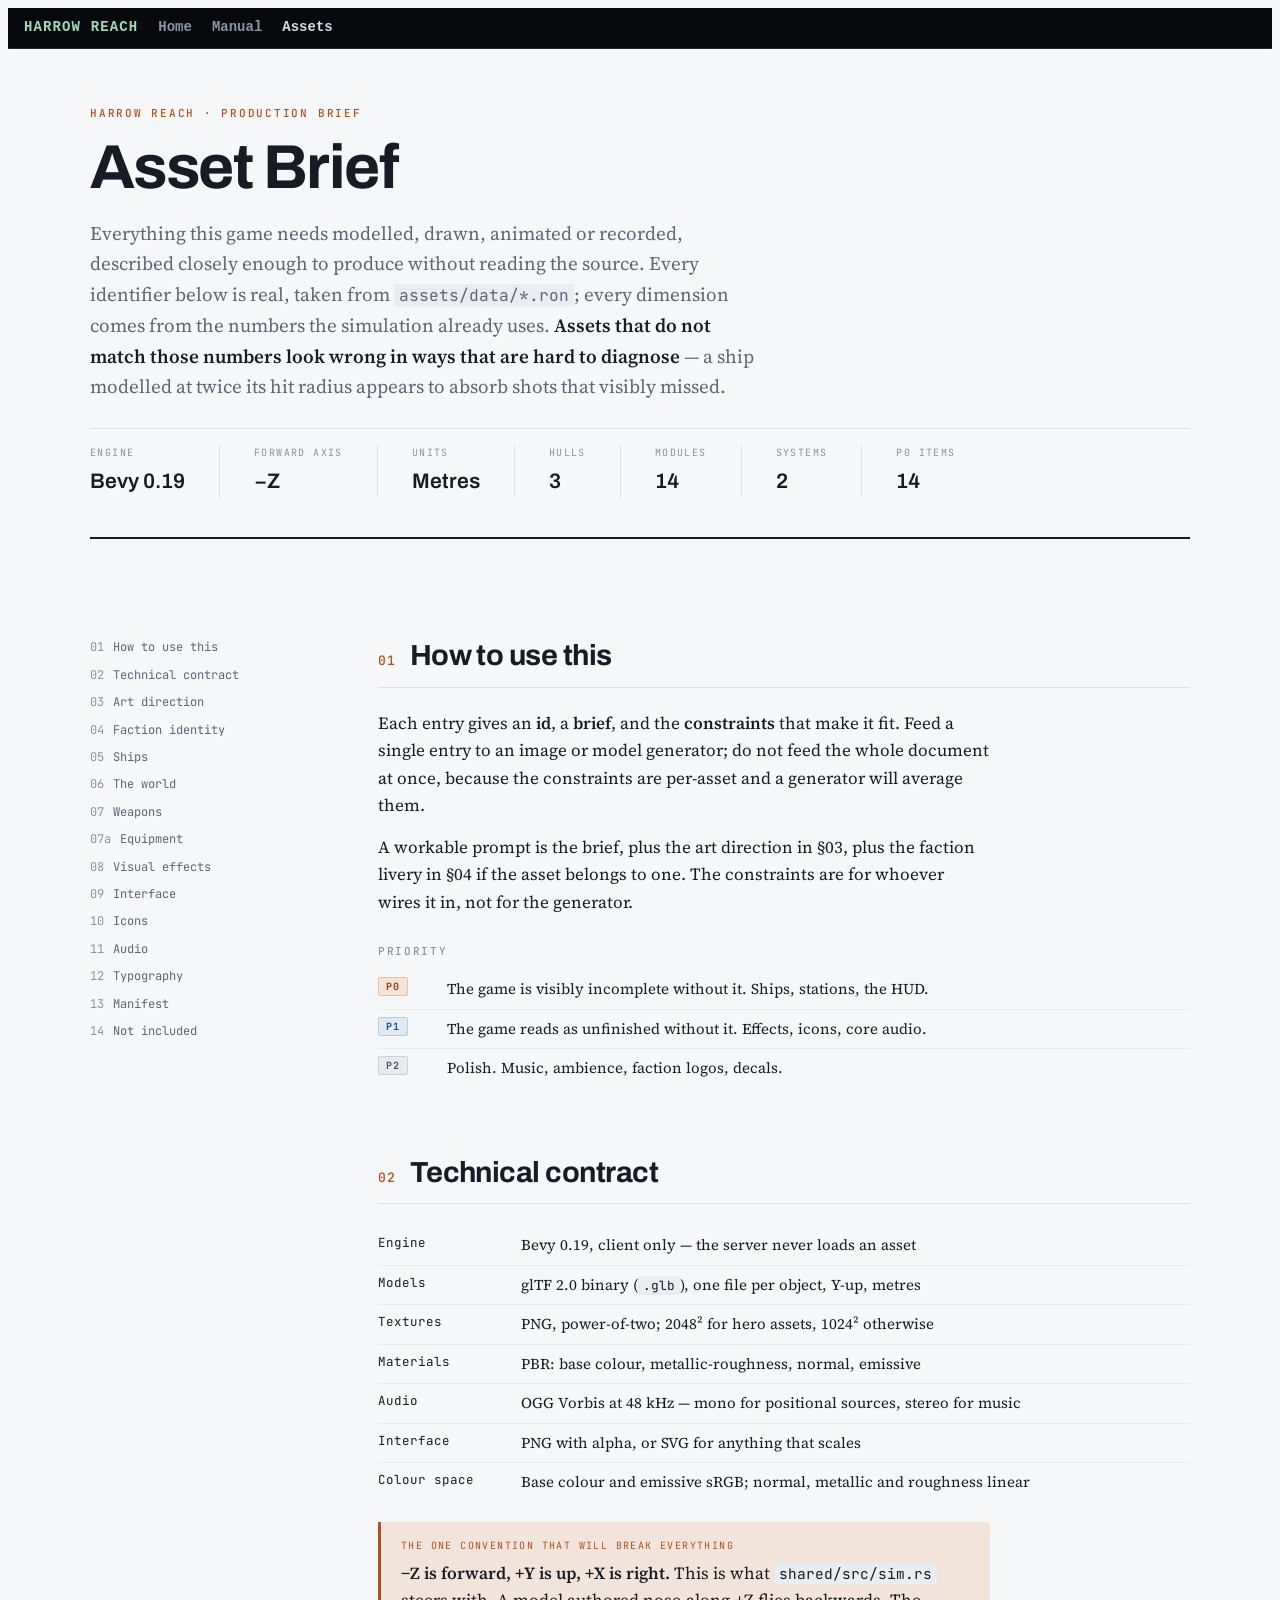
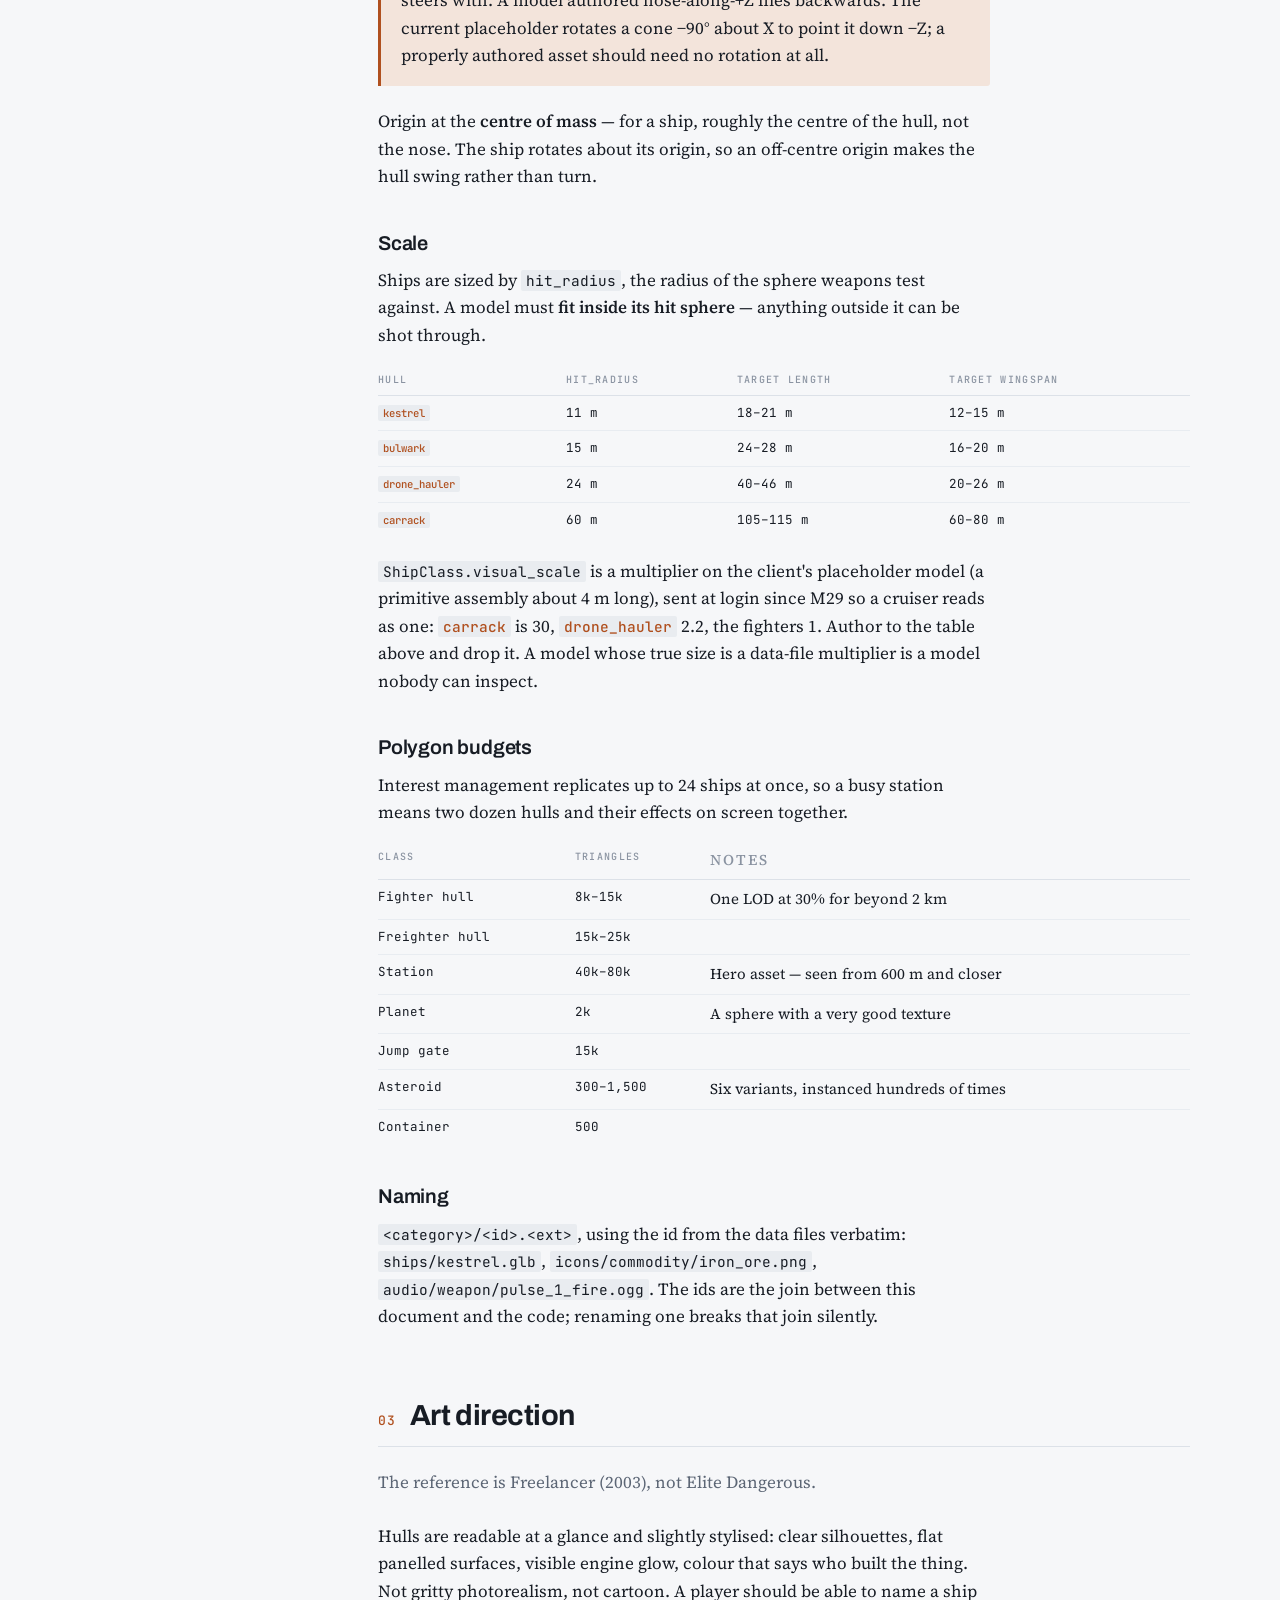
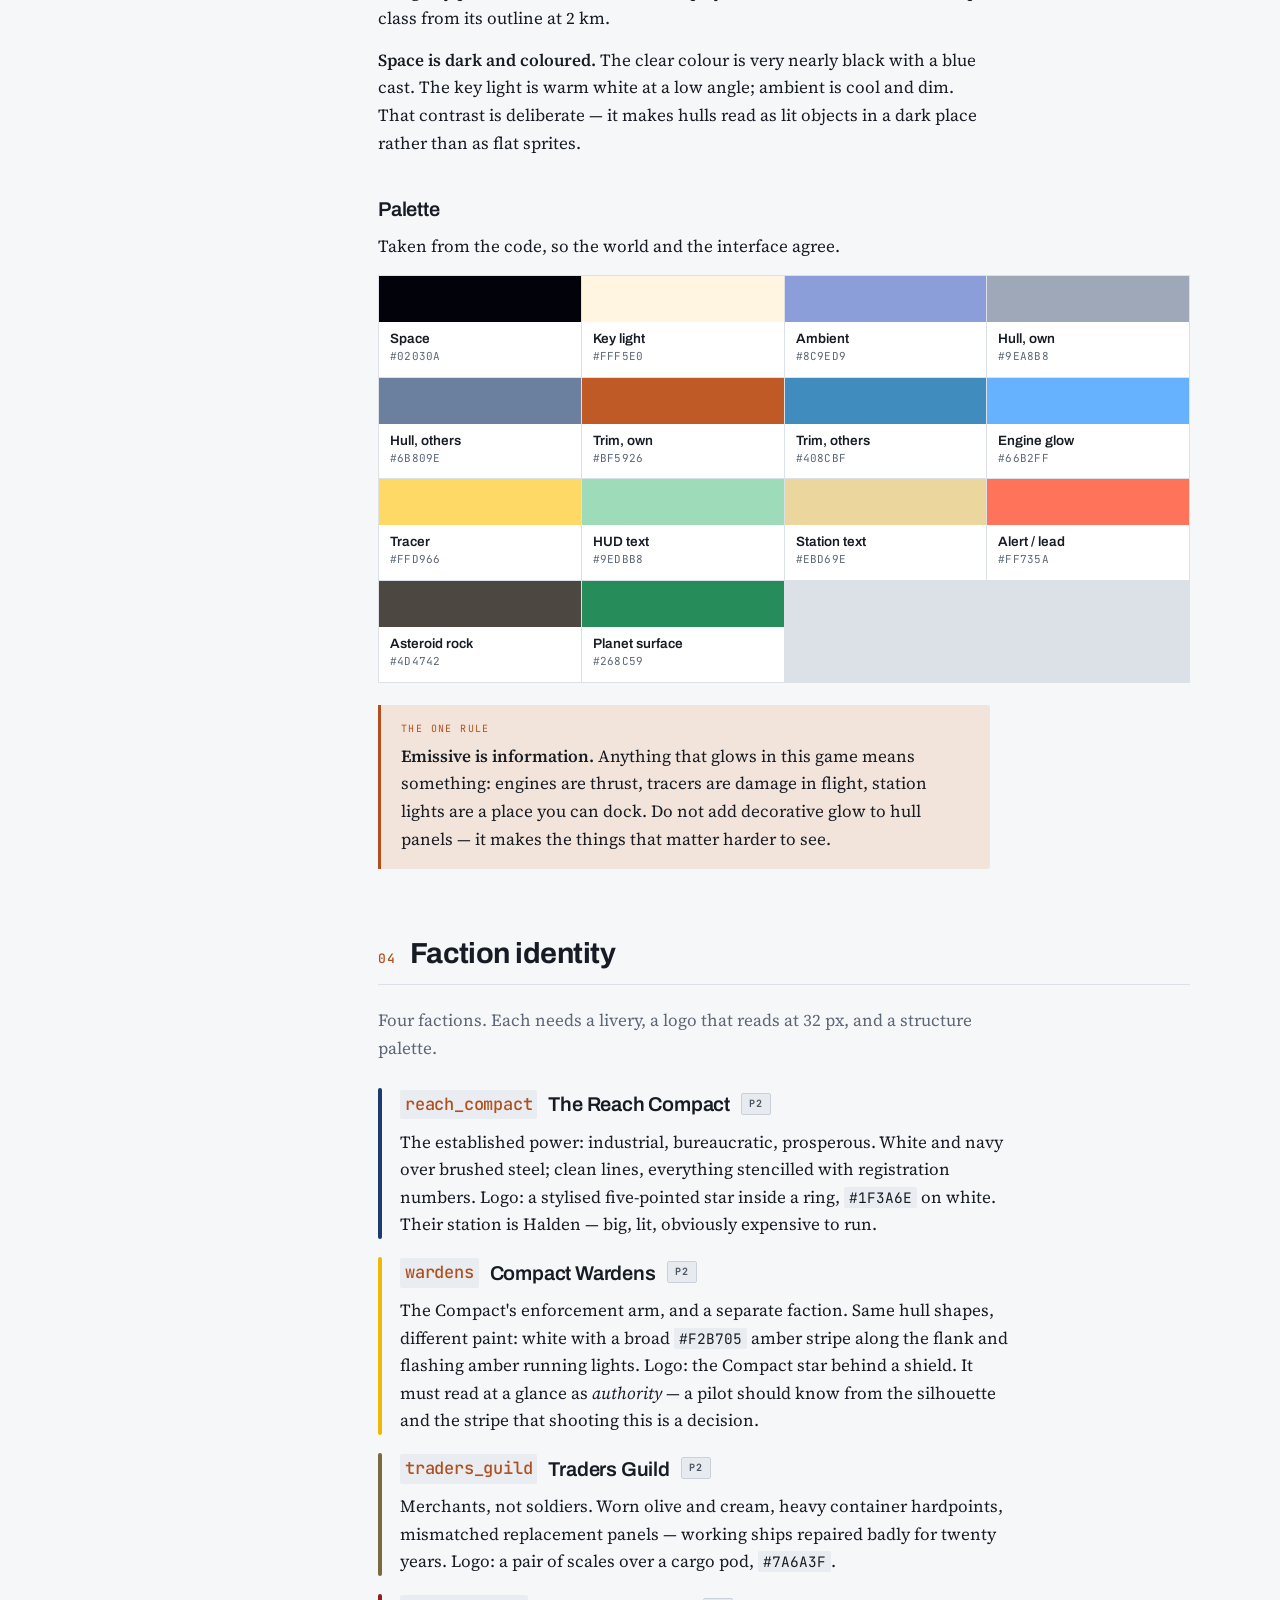
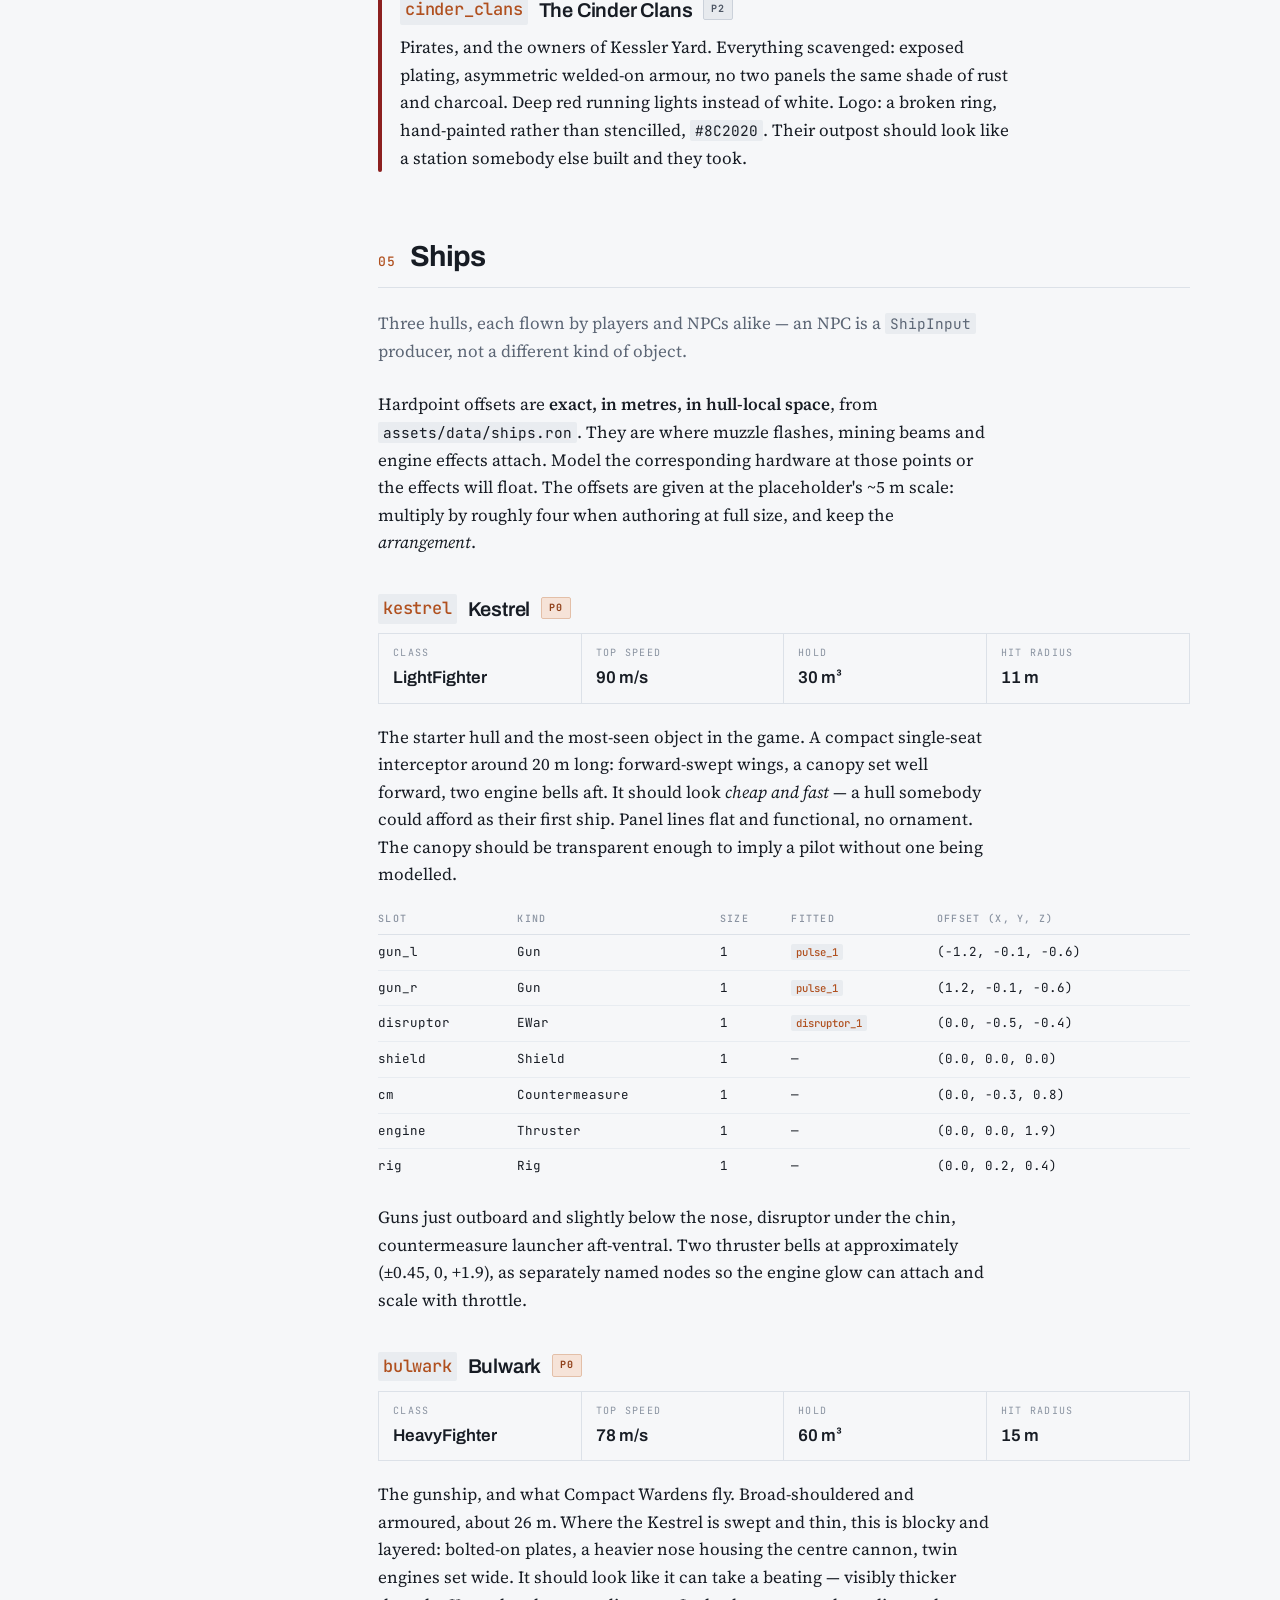
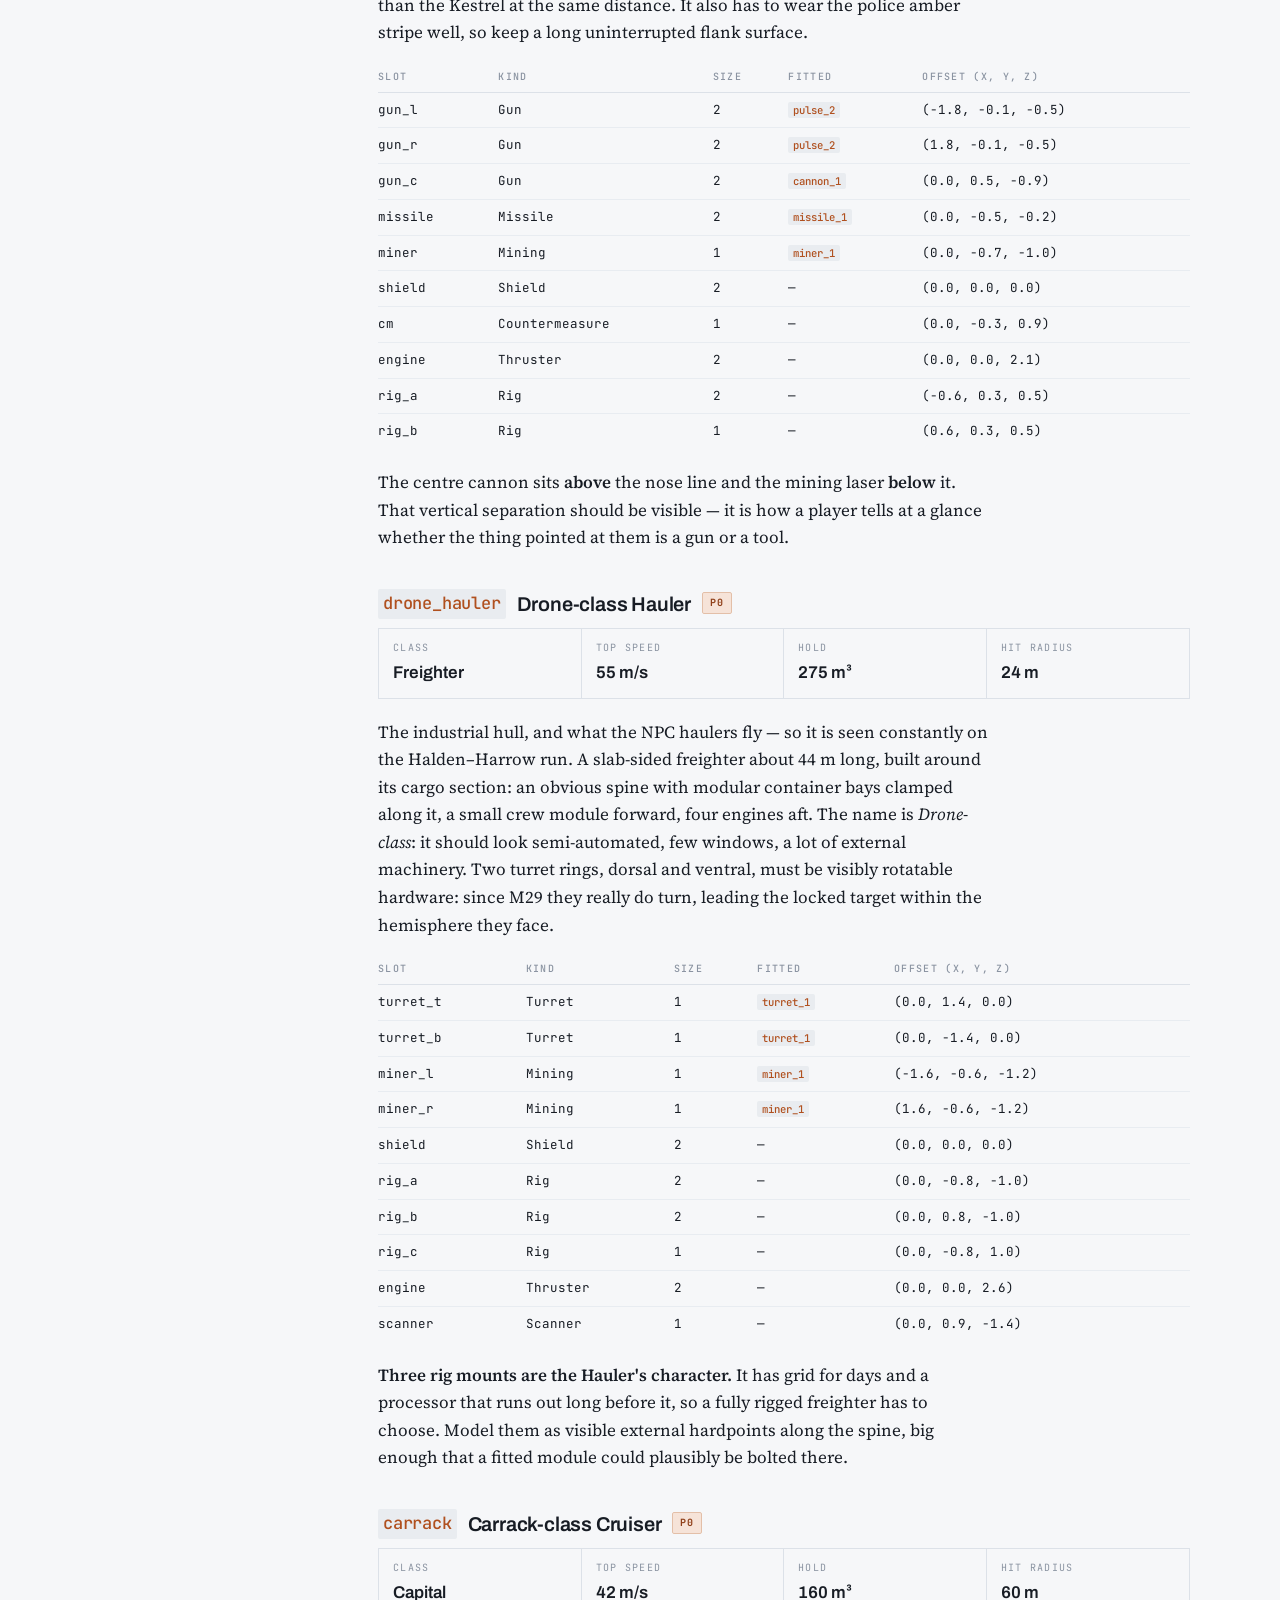
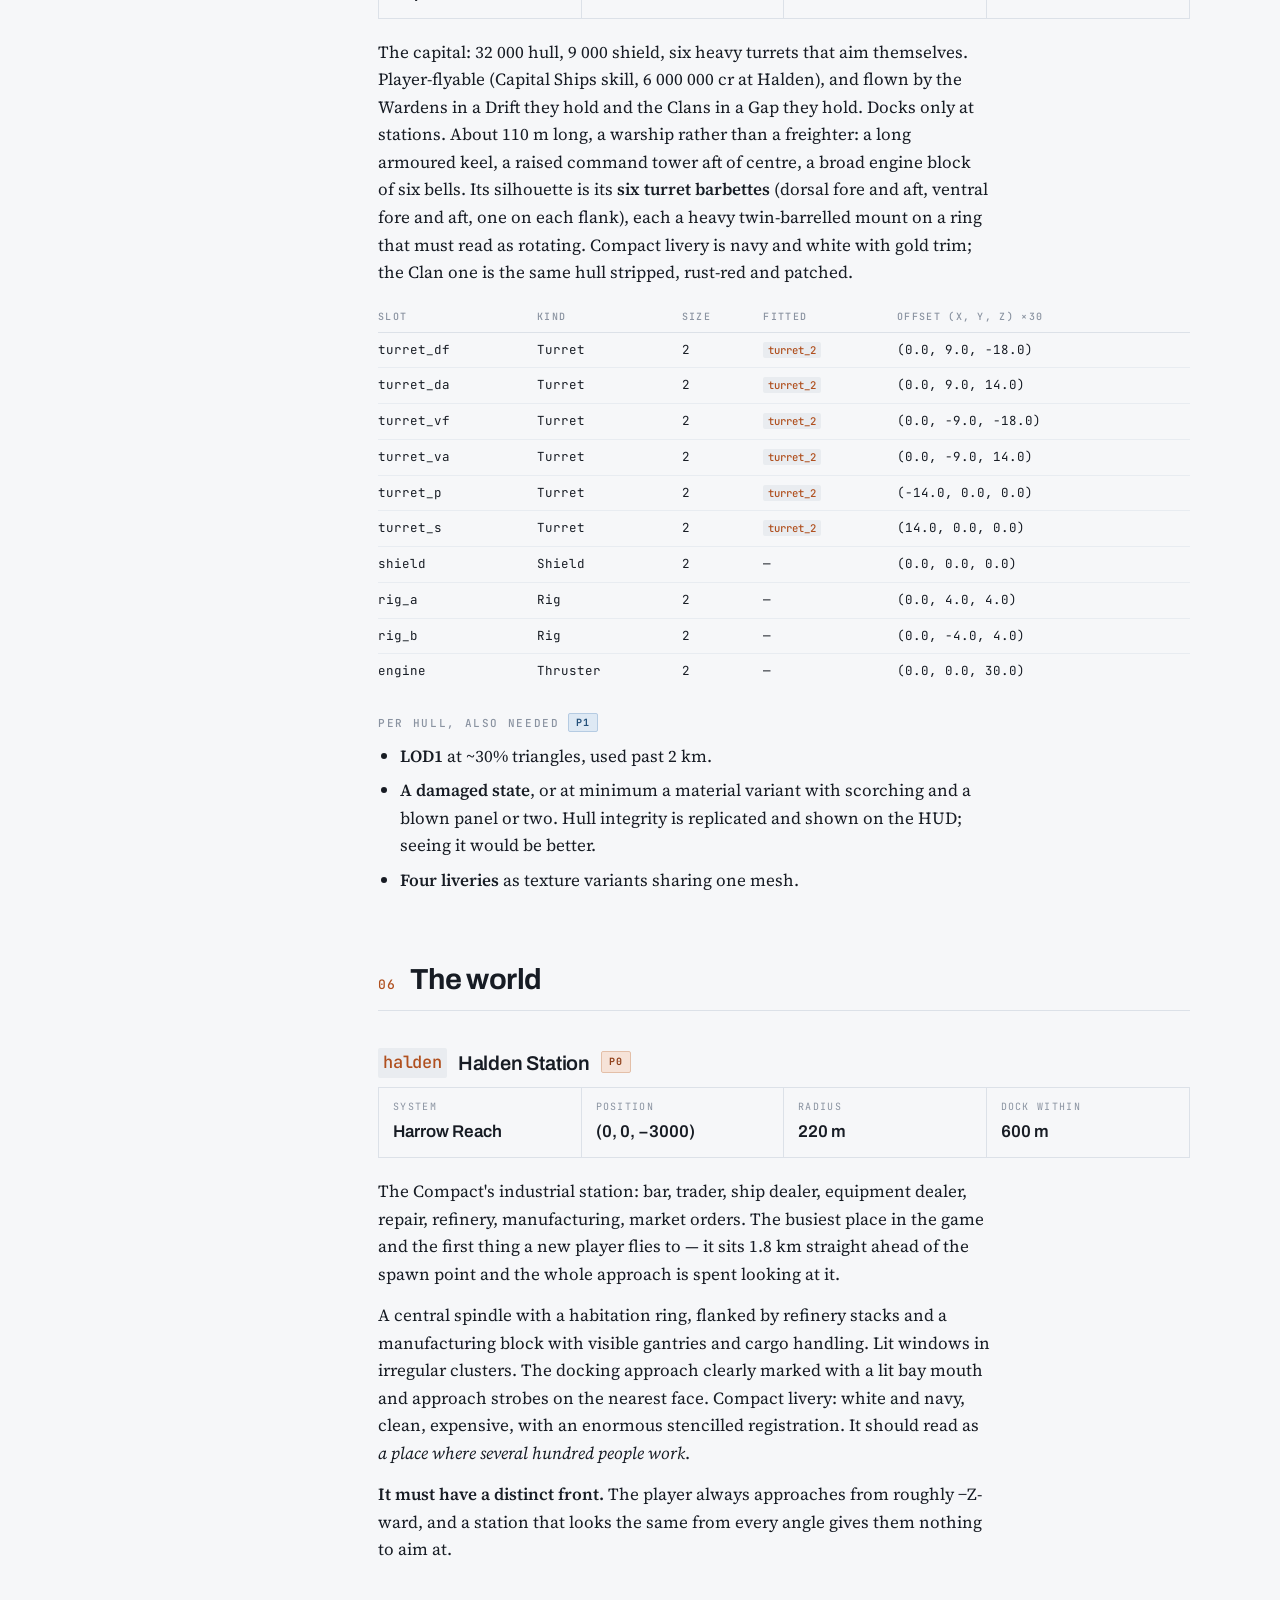
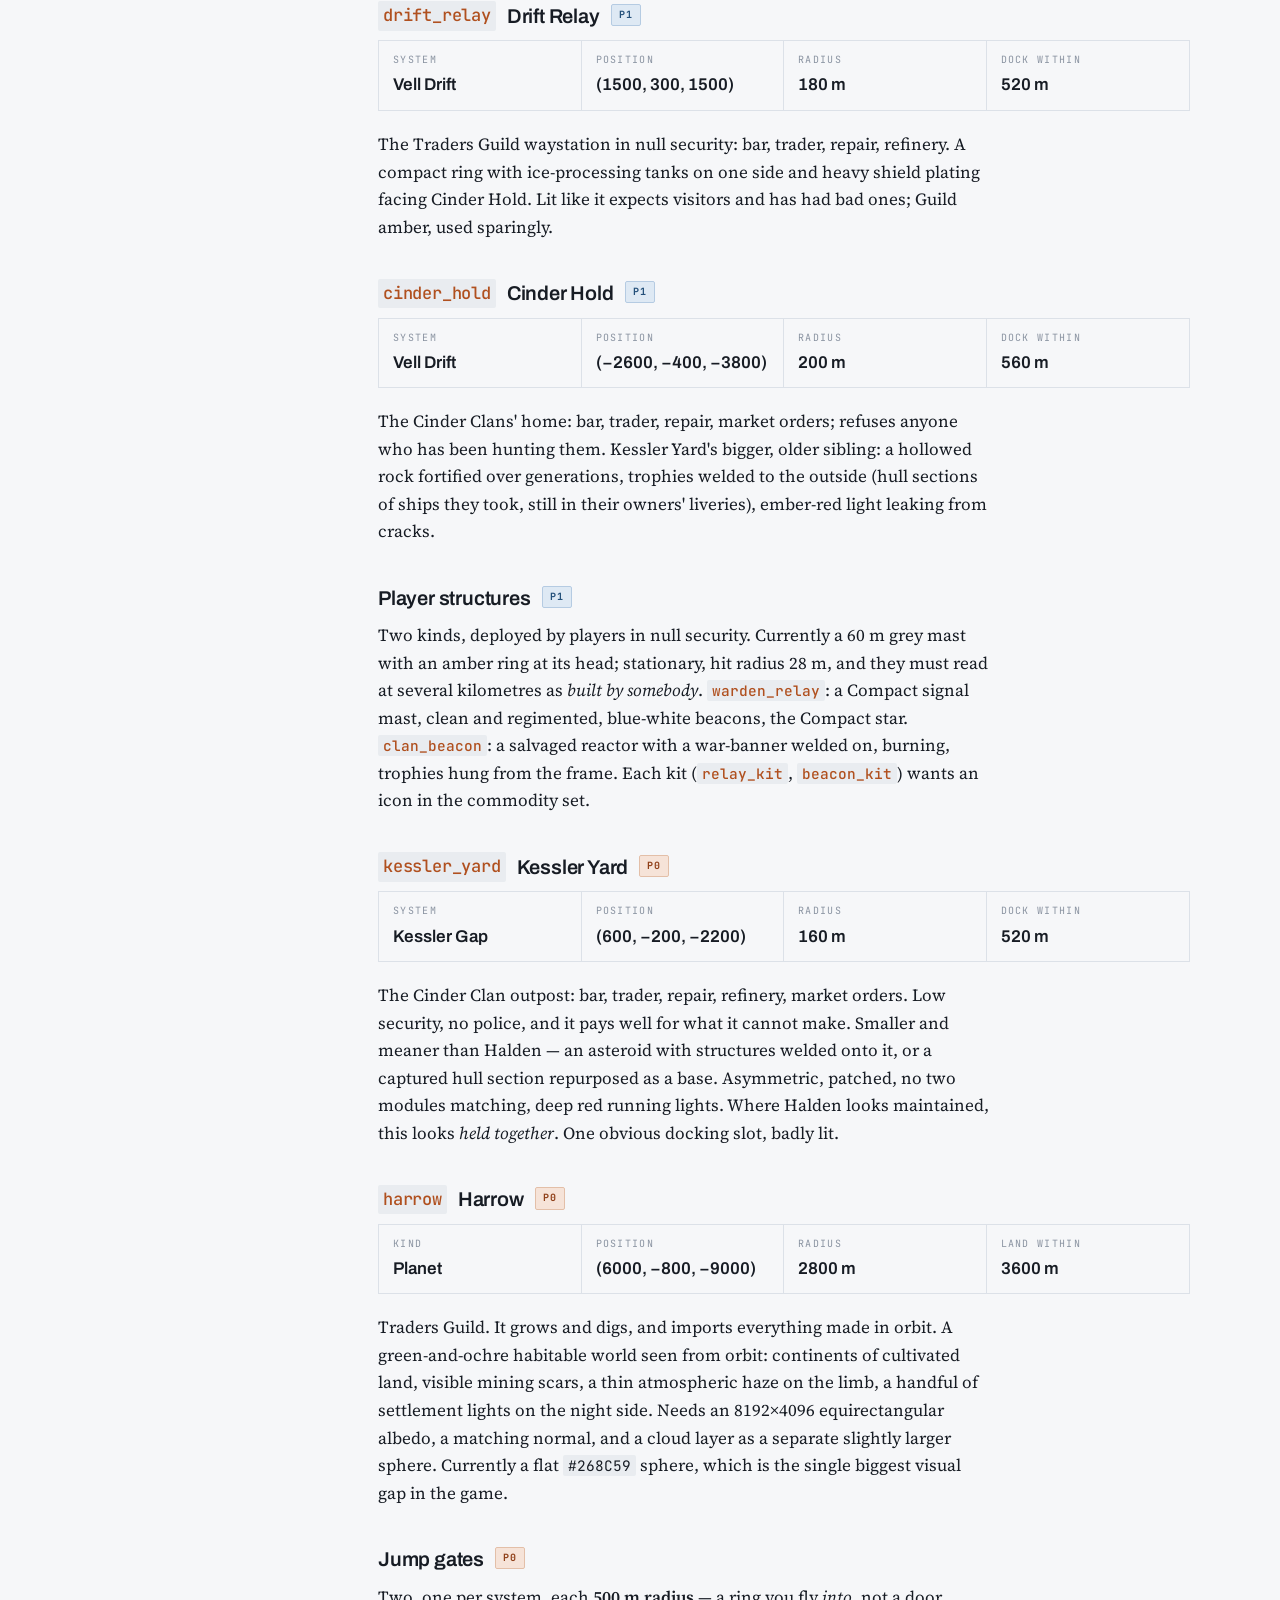
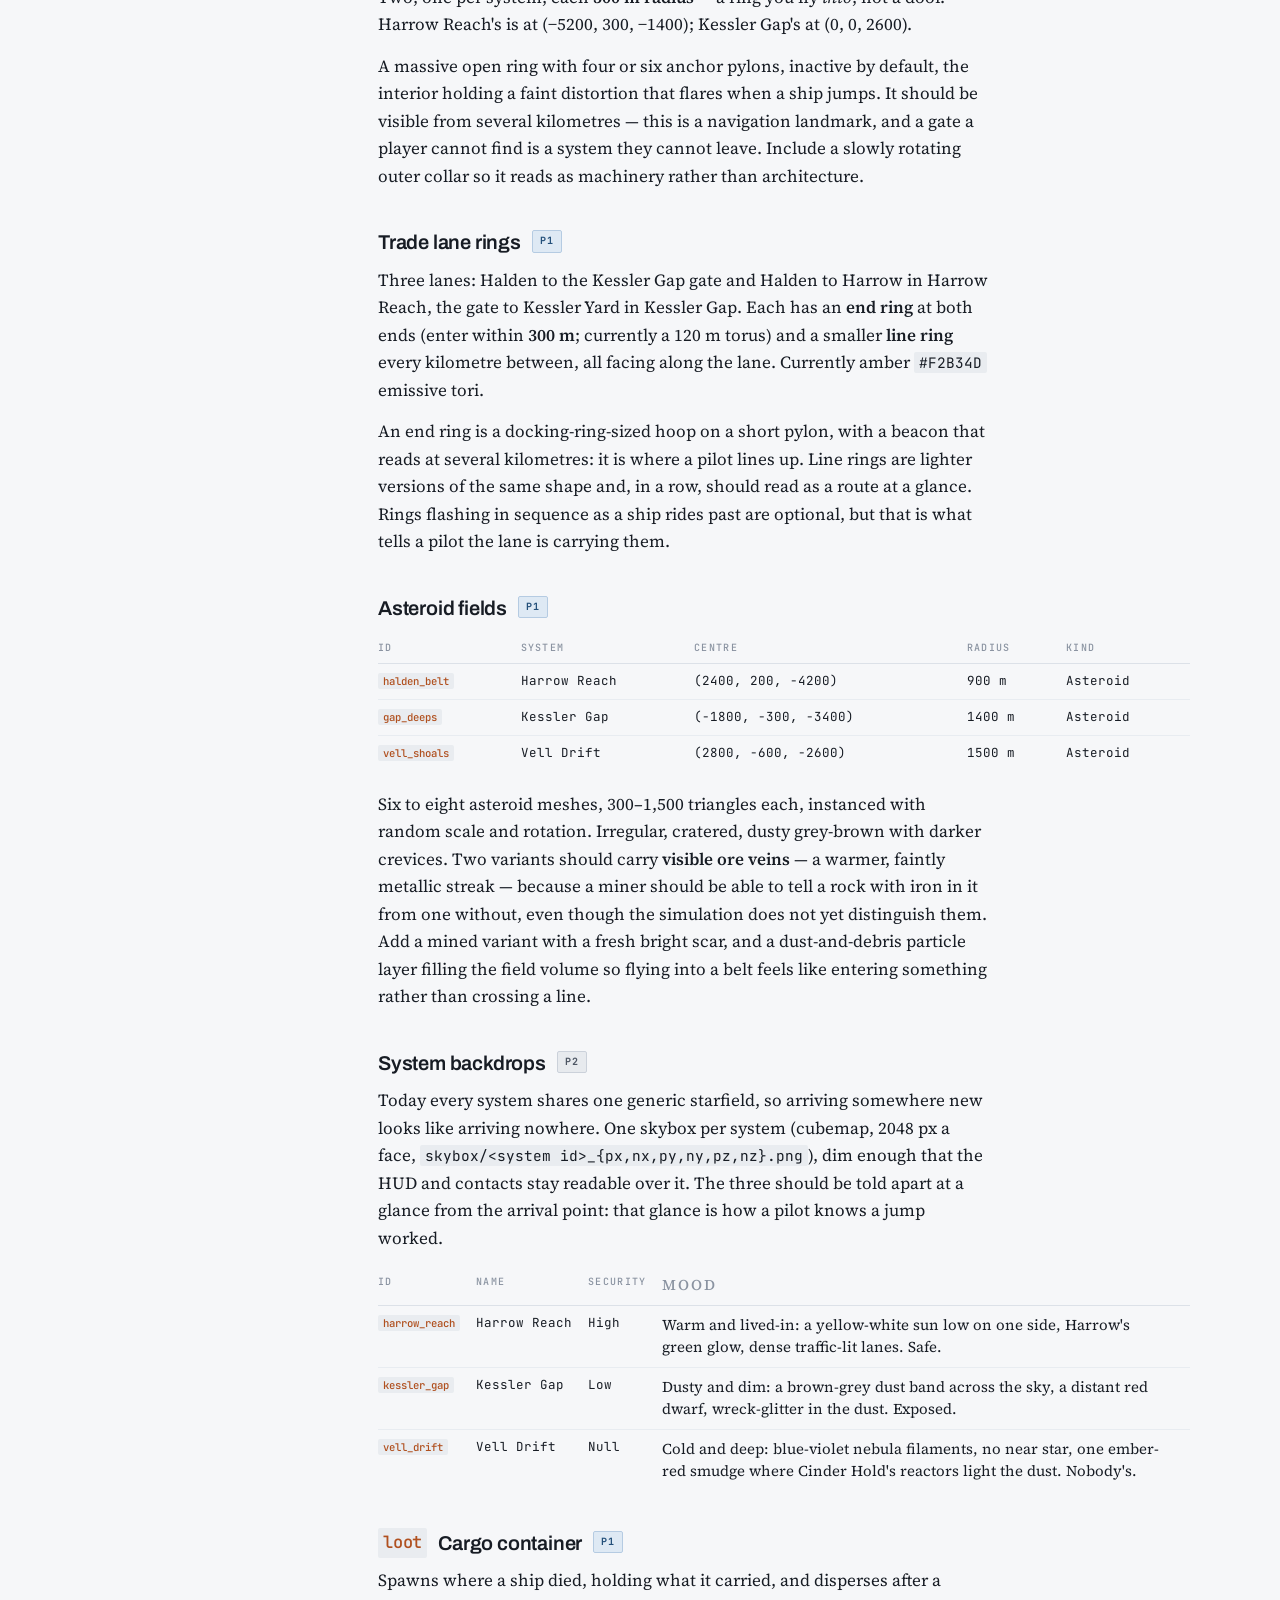
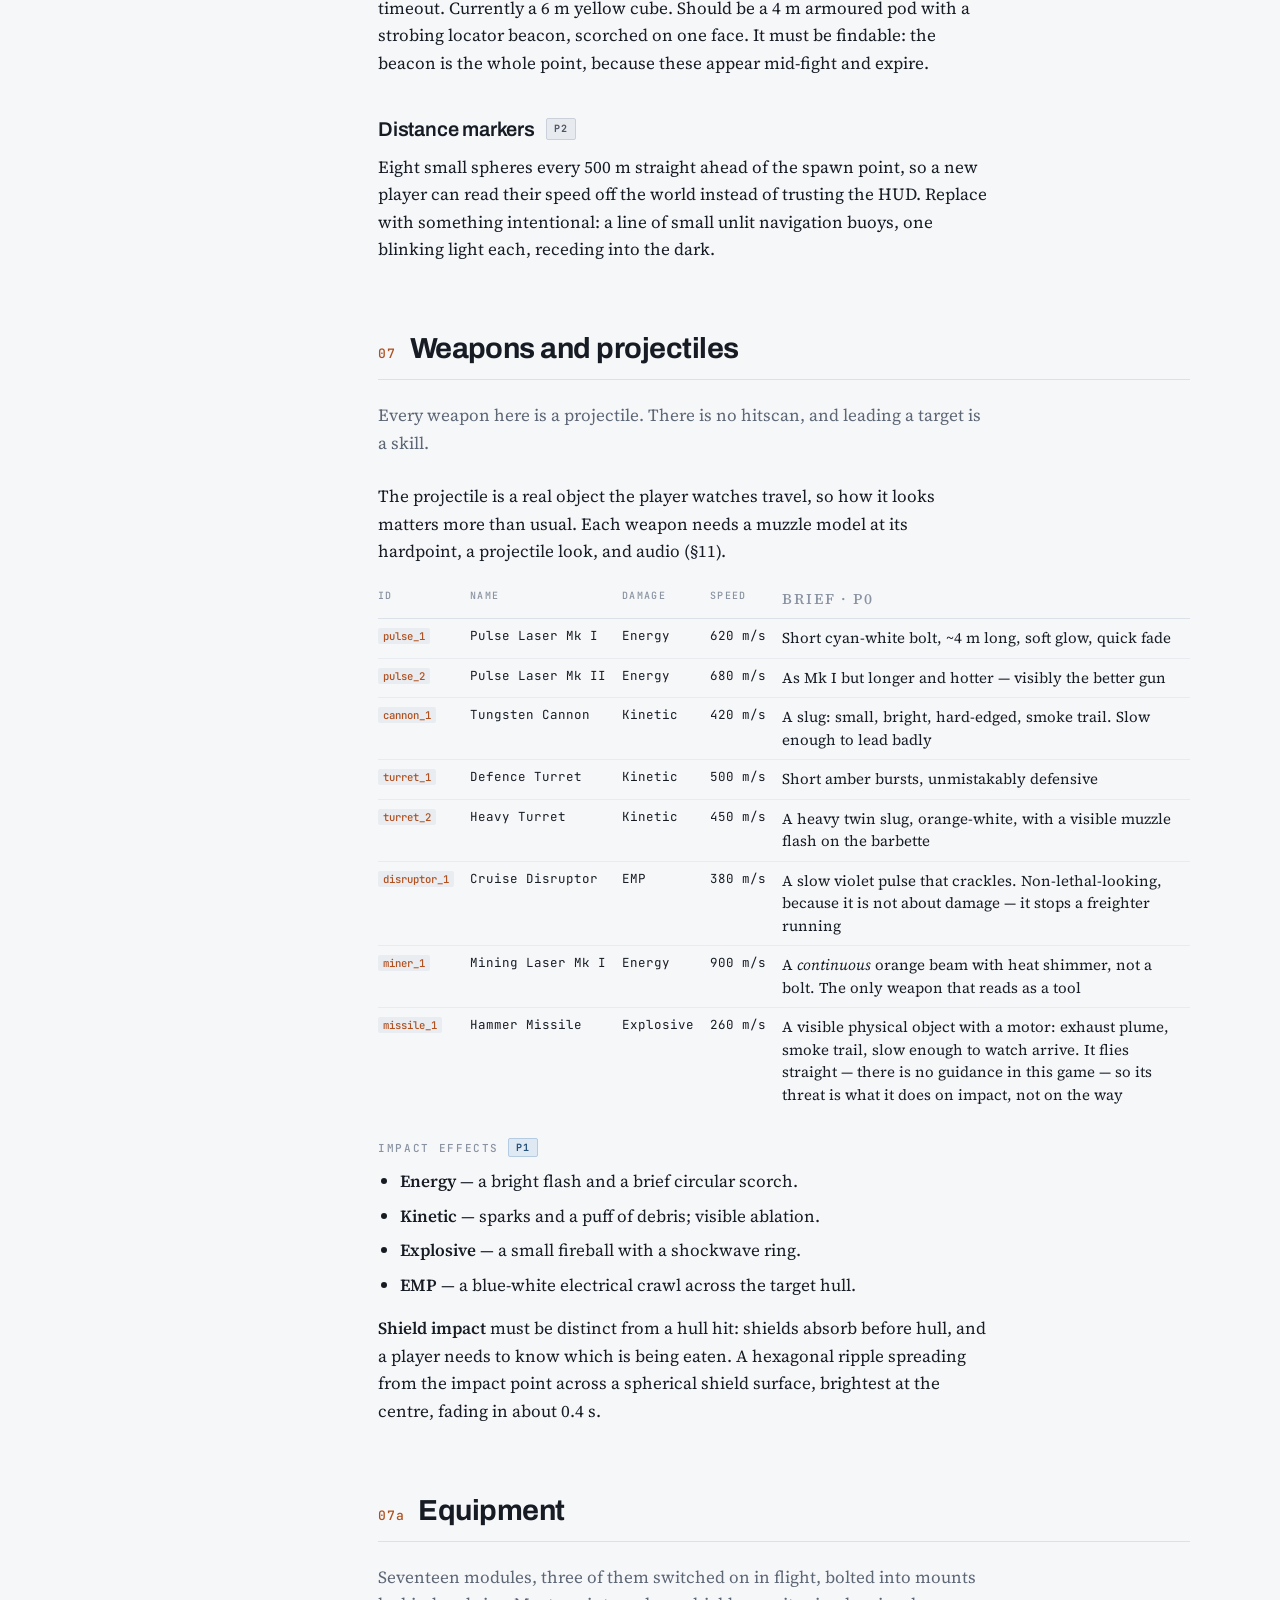
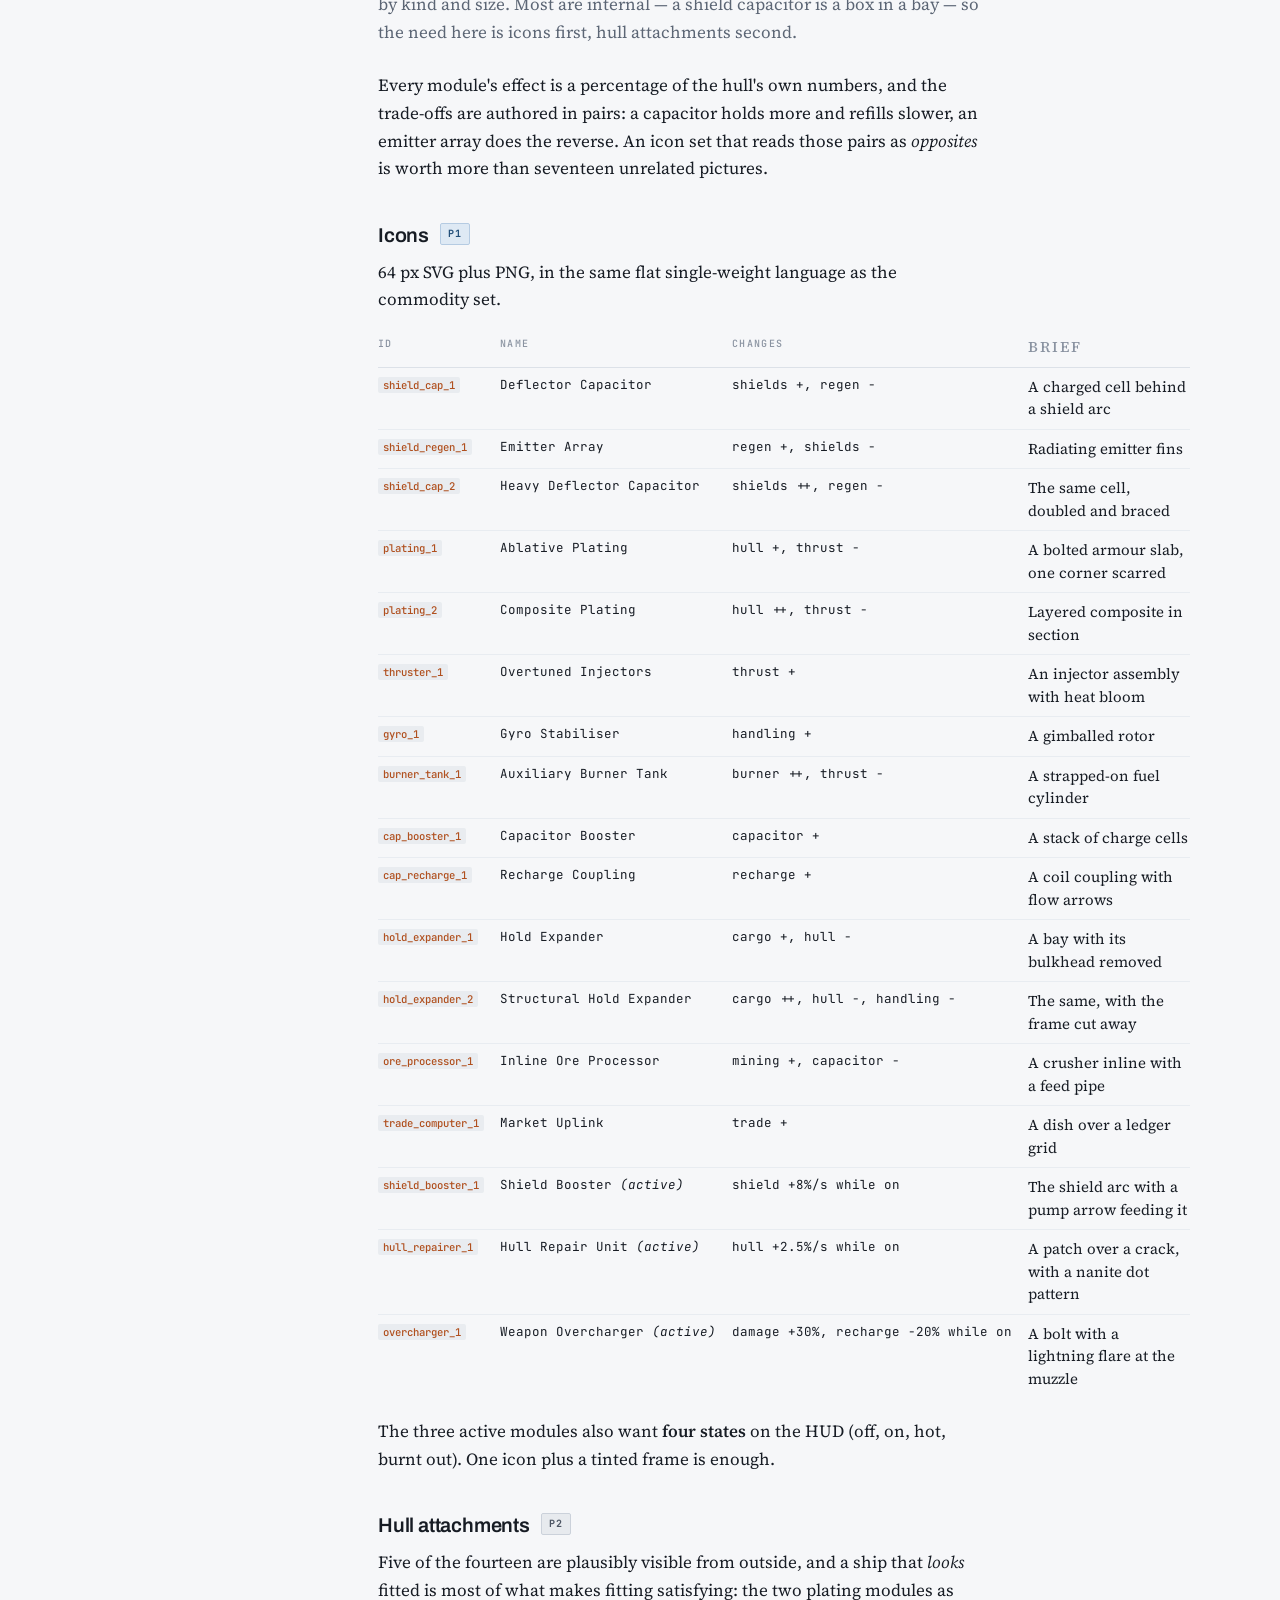
==== commit 4e0135fb: "Update the asset brief from the game repo" ====
--- a/assets.html
+++ b/assets.html
@@ -546,12 +546,14 @@
             <tr><td><span class="id">kestrel</span></td><td class="num">11 m</td><td class="num">18–21 m</td><td class="num">12–15 m</td></tr>
             <tr><td><span class="id">bulwark</span></td><td class="num">15 m</td><td class="num">24–28 m</td><td class="num">16–20 m</td></tr>
             <tr><td><span class="id">drone_hauler</span></td><td class="num">24 m</td><td class="num">40–46 m</td><td class="num">20–26 m</td></tr>
-          </tbody>
-        </table>
-      </div>
-      <p><code>ShipClass.visual_scale</code> exists in the data model as a multiplier and is
-        currently <strong>unused</strong> — ships render as primitive assemblies about 5&nbsp;m
-        long. Author to the table above and drop it. A model whose true size is a data-file
+            <tr><td><span class="id">carrack</span></td><td class="num">60 m</td><td class="num">105–115 m</td><td class="num">60–80 m</td></tr>
+          </tbody>
+        </table>
+      </div>
+      <p><code>ShipClass.visual_scale</code> is a multiplier on the client's placeholder model
+        (a primitive assembly about 4&nbsp;m long), sent at login since M29 so a cruiser reads as
+        one: <span class="id">carrack</span> is 30, <span class="id">drone_hauler</span> 2.2, the
+        fighters 1. Author to the table above and drop it. A model whose true size is a data-file
         multiplier is a model nobody can inspect.</p>
 
       <h3>Polygon budgets</h3>
@@ -757,8 +759,8 @@
         section: an obvious spine with modular container bays clamped along it, a small crew
         module forward, four engines aft. The name is <em>Drone-class</em>: it should look
         semi-automated, few windows, a lot of external machinery. Two turret rings, dorsal and
-        ventral, must be visibly rotatable hardware even though turrets currently fire along the
-        hull's nose.</p>
+        ventral, must be visibly rotatable hardware: since M29 they really do turn, leading the
+        locked target within the hemisphere they face.</p>
       <div class="scroll">
         <table>
           <thead><tr><th>Slot</th><th>Kind</th><th>Size</th><th>Fitted</th><th>Offset (x, y, z)</th></tr></thead>
@@ -781,6 +783,40 @@
         for days and a processor that runs out long before it, so a fully rigged
         freighter has to choose. Model them as visible external hardpoints along the
         spine, big enough that a fitted module could plausibly be bolted there.</p>
+
+      <h3><span class="id">carrack</span> Carrack-class Cruiser <span class="p p0">P0</span></h3>
+      <dl class="specs">
+        <div class="spec"><dt>Class</dt><dd>Capital</dd></div>
+        <div class="spec"><dt>Top speed</dt><dd>42 m/s</dd></div>
+        <div class="spec"><dt>Hold</dt><dd>160 m³</dd></div>
+        <div class="spec"><dt>Hit radius</dt><dd>60 m</dd></div>
+      </dl>
+      <p>The capital: 32&nbsp;000 hull, 9&nbsp;000 shield, six heavy turrets that aim themselves.
+        Player-flyable (Capital Ships skill, 6&nbsp;000&nbsp;000&nbsp;cr at Halden), and flown by the
+        Wardens in a Drift they hold and the Clans in a Gap they hold. Docks only at stations.
+        About 110&nbsp;m long, a warship rather than a freighter: a long armoured keel, a raised
+        command tower aft of centre, a broad engine block of six bells. Its silhouette is its
+        <strong>six turret barbettes</strong> (dorsal fore and aft, ventral fore and aft, one on
+        each flank), each a heavy twin-barrelled mount on a ring that must read as rotating.
+        Compact livery is navy and white with gold trim; the Clan one is the same hull stripped,
+        rust-red and patched.</p>
+      <div class="scroll">
+        <table>
+          <thead><tr><th>Slot</th><th>Kind</th><th>Size</th><th>Fitted</th><th>Offset (x, y, z) ×30</th></tr></thead>
+          <tbody>
+            <tr><td>turret_df</td><td>Turret</td><td class="num">2</td><td><span class="id">turret_2</span></td><td class="num">(0.0, 9.0, −18.0)</td></tr>
+            <tr><td>turret_da</td><td>Turret</td><td class="num">2</td><td><span class="id">turret_2</span></td><td class="num">(0.0, 9.0, 14.0)</td></tr>
+            <tr><td>turret_vf</td><td>Turret</td><td class="num">2</td><td><span class="id">turret_2</span></td><td class="num">(0.0, −9.0, −18.0)</td></tr>
+            <tr><td>turret_va</td><td>Turret</td><td class="num">2</td><td><span class="id">turret_2</span></td><td class="num">(0.0, −9.0, 14.0)</td></tr>
+            <tr><td>turret_p</td><td>Turret</td><td class="num">2</td><td><span class="id">turret_2</span></td><td class="num">(−14.0, 0.0, 0.0)</td></tr>
+            <tr><td>turret_s</td><td>Turret</td><td class="num">2</td><td><span class="id">turret_2</span></td><td class="num">(14.0, 0.0, 0.0)</td></tr>
+            <tr><td>shield</td><td>Shield</td><td class="num">2</td><td>—</td><td class="num">(0.0, 0.0, 0.0)</td></tr>
+            <tr><td>rig_a</td><td>Rig</td><td class="num">2</td><td>—</td><td class="num">(0.0, 4.0, 4.0)</td></tr>
+            <tr><td>rig_b</td><td>Rig</td><td class="num">2</td><td>—</td><td class="num">(0.0, −4.0, 4.0)</td></tr>
+            <tr><td>engine</td><td>Thruster</td><td class="num">2</td><td>—</td><td class="num">(0.0, 0.0, 30.0)</td></tr>
+          </tbody>
+        </table>
+      </div>
 
       <h4>Per hull, also needed <span class="p p1">P1</span></h4>
       <ul>
@@ -963,6 +999,7 @@
             <tr><td><span class="id">pulse_2</span></td><td>Pulse Laser Mk II</td><td>Energy</td><td class="num">680 m/s</td><td class="wrap">As Mk I but longer and hotter — visibly the better gun</td></tr>
             <tr><td><span class="id">cannon_1</span></td><td>Tungsten Cannon</td><td>Kinetic</td><td class="num">420 m/s</td><td class="wrap">A slug: small, bright, hard-edged, smoke trail. Slow enough to lead badly</td></tr>
             <tr><td><span class="id">turret_1</span></td><td>Defence Turret</td><td>Kinetic</td><td class="num">500 m/s</td><td class="wrap">Short amber bursts, unmistakably defensive</td></tr>
+            <tr><td><span class="id">turret_2</span></td><td>Heavy Turret</td><td>Kinetic</td><td class="num">450 m/s</td><td class="wrap">A heavy twin slug, orange-white, with a visible muzzle flash on the barbette</td></tr>
             <tr><td><span class="id">disruptor_1</span></td><td>Cruise Disruptor</td><td>EMP</td><td class="num">380 m/s</td><td class="wrap">A slow violet pulse that crackles. Non-lethal-looking, because it is not about damage — it stops a freighter running</td></tr>
             <tr><td><span class="id">miner_1</span></td><td>Mining Laser Mk I</td><td>Energy</td><td class="num">900 m/s</td><td class="wrap">A <em>continuous</em> orange beam with heat shimmer, not a bolt. The only weapon that reads as a tool</td></tr>
             <tr><td><span class="id">missile_1</span></td><td>Hammer Missile</td><td>Explosive</td><td class="num">260 m/s</td><td class="wrap">A visible physical object with a motor: exhaust plume, smoke trail, slow enough to watch arrive. It flies straight — there is no guidance in this game — so its threat is what it does on impact, not on the way</td></tr>
@@ -1135,8 +1172,9 @@
         repair, refinery, manufacturing, market orders — a glass, a scale, a hull silhouette, a
         wrench-and-module, a welding spark, a distillation stack, a press, a candlestick
         chart.</p>
-      <p><strong>Ten skill effects</strong> (P2) for the training screen's effect column: cargo,
-        shields, hull, damage, thrust, handling, mining, refining, production, trade.</p>
+      <p><strong>Twelve skill effects</strong> (P2) for the training screen's effect column: cargo,
+        shields, hull, damage, thrust, handling, mining, refining, production, trade, research
+        (a flask), invention (a lit bulb over a blueprint).</p>
       <p><strong>Four damage types</strong> (P2): Energy a bolt, Kinetic an impact star, Explosive
         a burst, EMP a waveform.</p>
     </section>
@@ -1165,7 +1203,7 @@
       </div>
 
       <h3>Weapons, impacts and interface <span class="p p0">P0</span> <span class="p p1">P1</span></h3>
-      <p>One fire sound each for the five projectile weapons plus a <strong>looping</strong>
+      <p>One fire sound each for the six projectile weapons plus a <strong>looping</strong>
         mining beam. Lasers short and electric; the cannon a heavy percussive thump; the disruptor
         a wet electrical warble that sounds obviously unlike a gun.</p>
       <p>Impacts: <span class="id">hit_shield</span> a resonant absorbed thud,
@@ -1225,6 +1263,7 @@
           <li><label><input type="checkbox"><span>ships/kestrel.glb + LOD1 + 4 liveries</span></label></li>
           <li><label><input type="checkbox"><span>ships/bulwark.glb + LOD1 + 4 liveries</span></label></li>
           <li><label><input type="checkbox"><span>ships/drone_hauler.glb + LOD1 + 4 liveries</span></label></li>
+          <li><label><input type="checkbox"><span>ships/carrack.glb + LOD1 + Compact and Clan liveries</span></label></li>
           <li><label><input type="checkbox"><span>stations/halden.glb</span></label></li>
           <li><label><input type="checkbox"><span>stations/kessler_yard.glb</span></label></li>
           <li><label><input type="checkbox"><span>planets/harrow_albedo.png 8192×4096 + normal + clouds</span></label></li>
@@ -1265,7 +1304,7 @@
           <li><label><input type="checkbox"><span>vfx/damage_smoke, docking_strobe</span></label></li>
           <li><label><input type="checkbox"><span>props/module_plating, module_burner_tank, module_hold_bay</span></label></li>
           <li><label><input type="checkbox"><span>props/mount_cap.glb — the blanking plate on an empty mount</span></label></li>
-          <li><label><input type="checkbox"><span>icons/skill/ × 10, icons/damage/ × 4</span></label></li>
+          <li><label><input type="checkbox"><span>icons/skill/ × 12, icons/damage/ × 4</span></label></li>
           <li><label><input type="checkbox"><span>audio/ambience/ × 5</span></label></li>
           <li><label><input type="checkbox"><span>music/ × 6</span></label></li>
           <li><label><input type="checkbox"><span>skybox/ × 3 systems (harrow_reach, kessler_gap, vell_drift)</span></label></li>
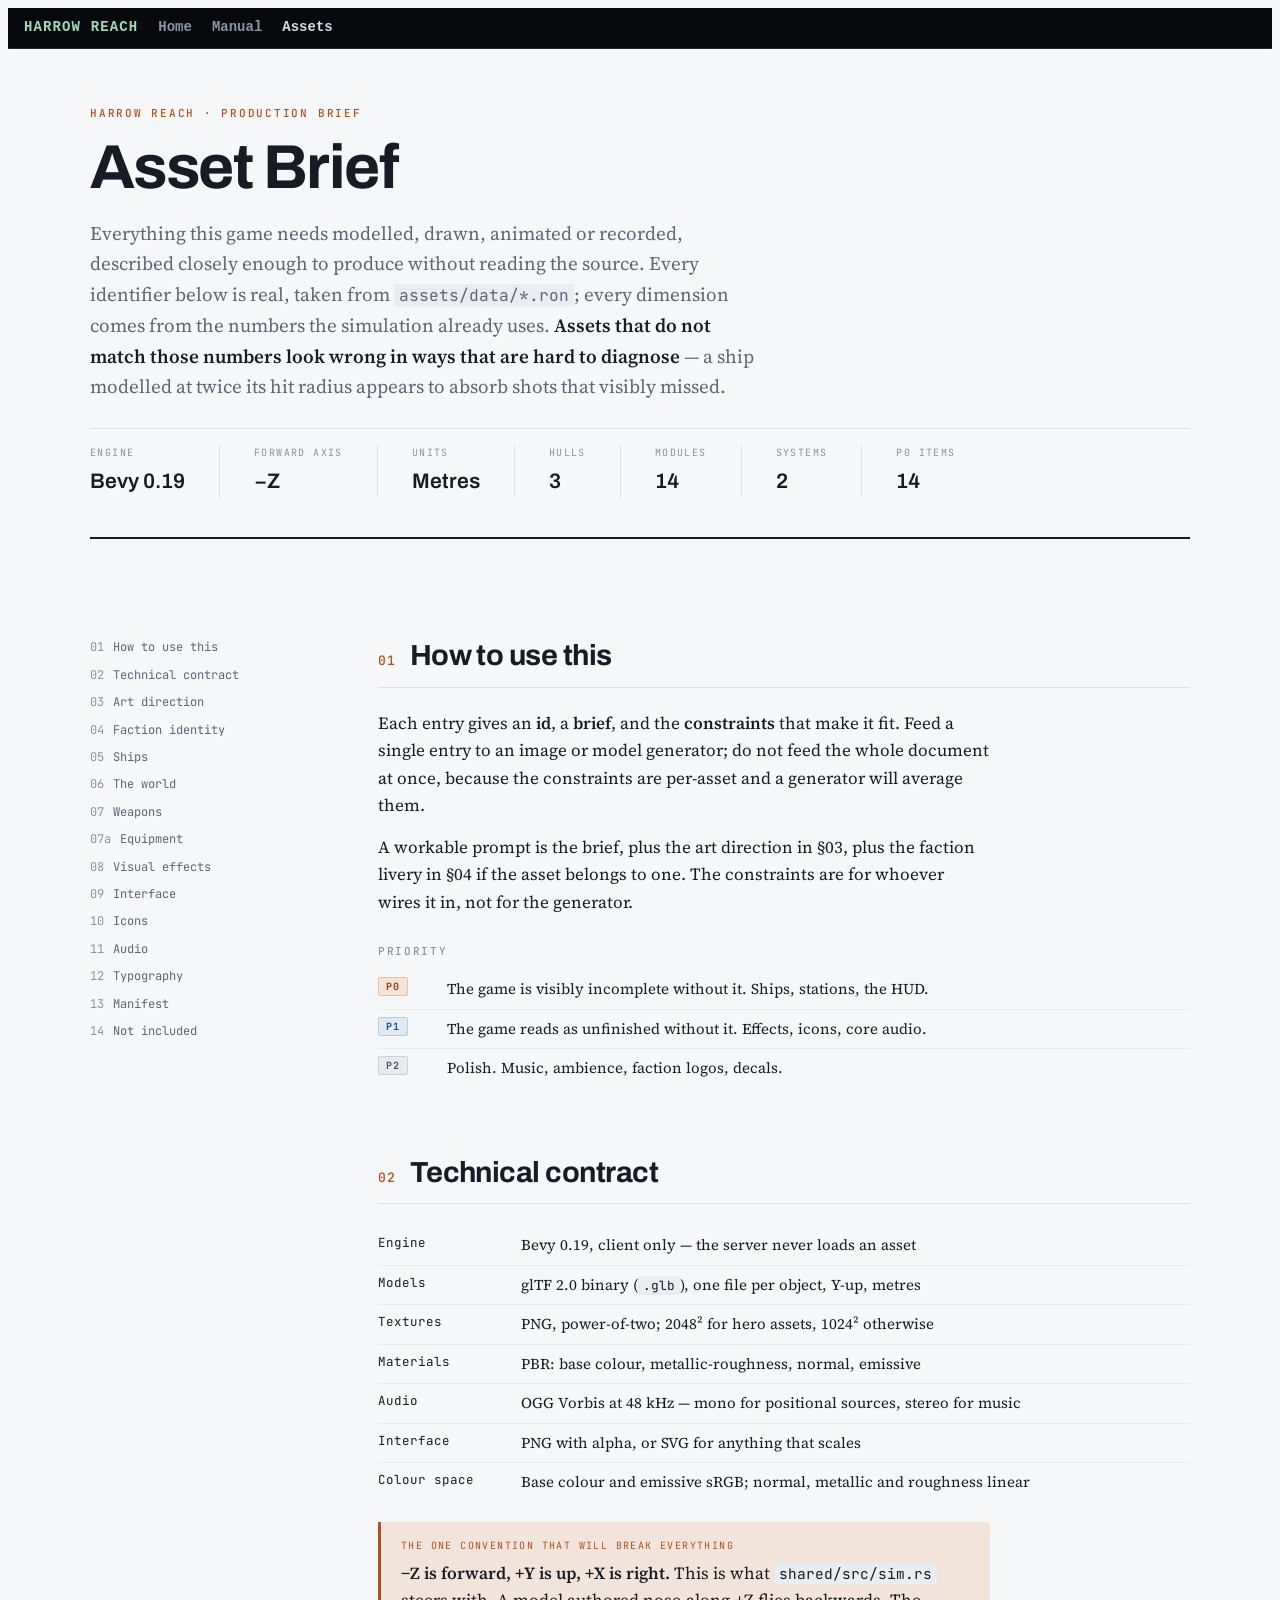
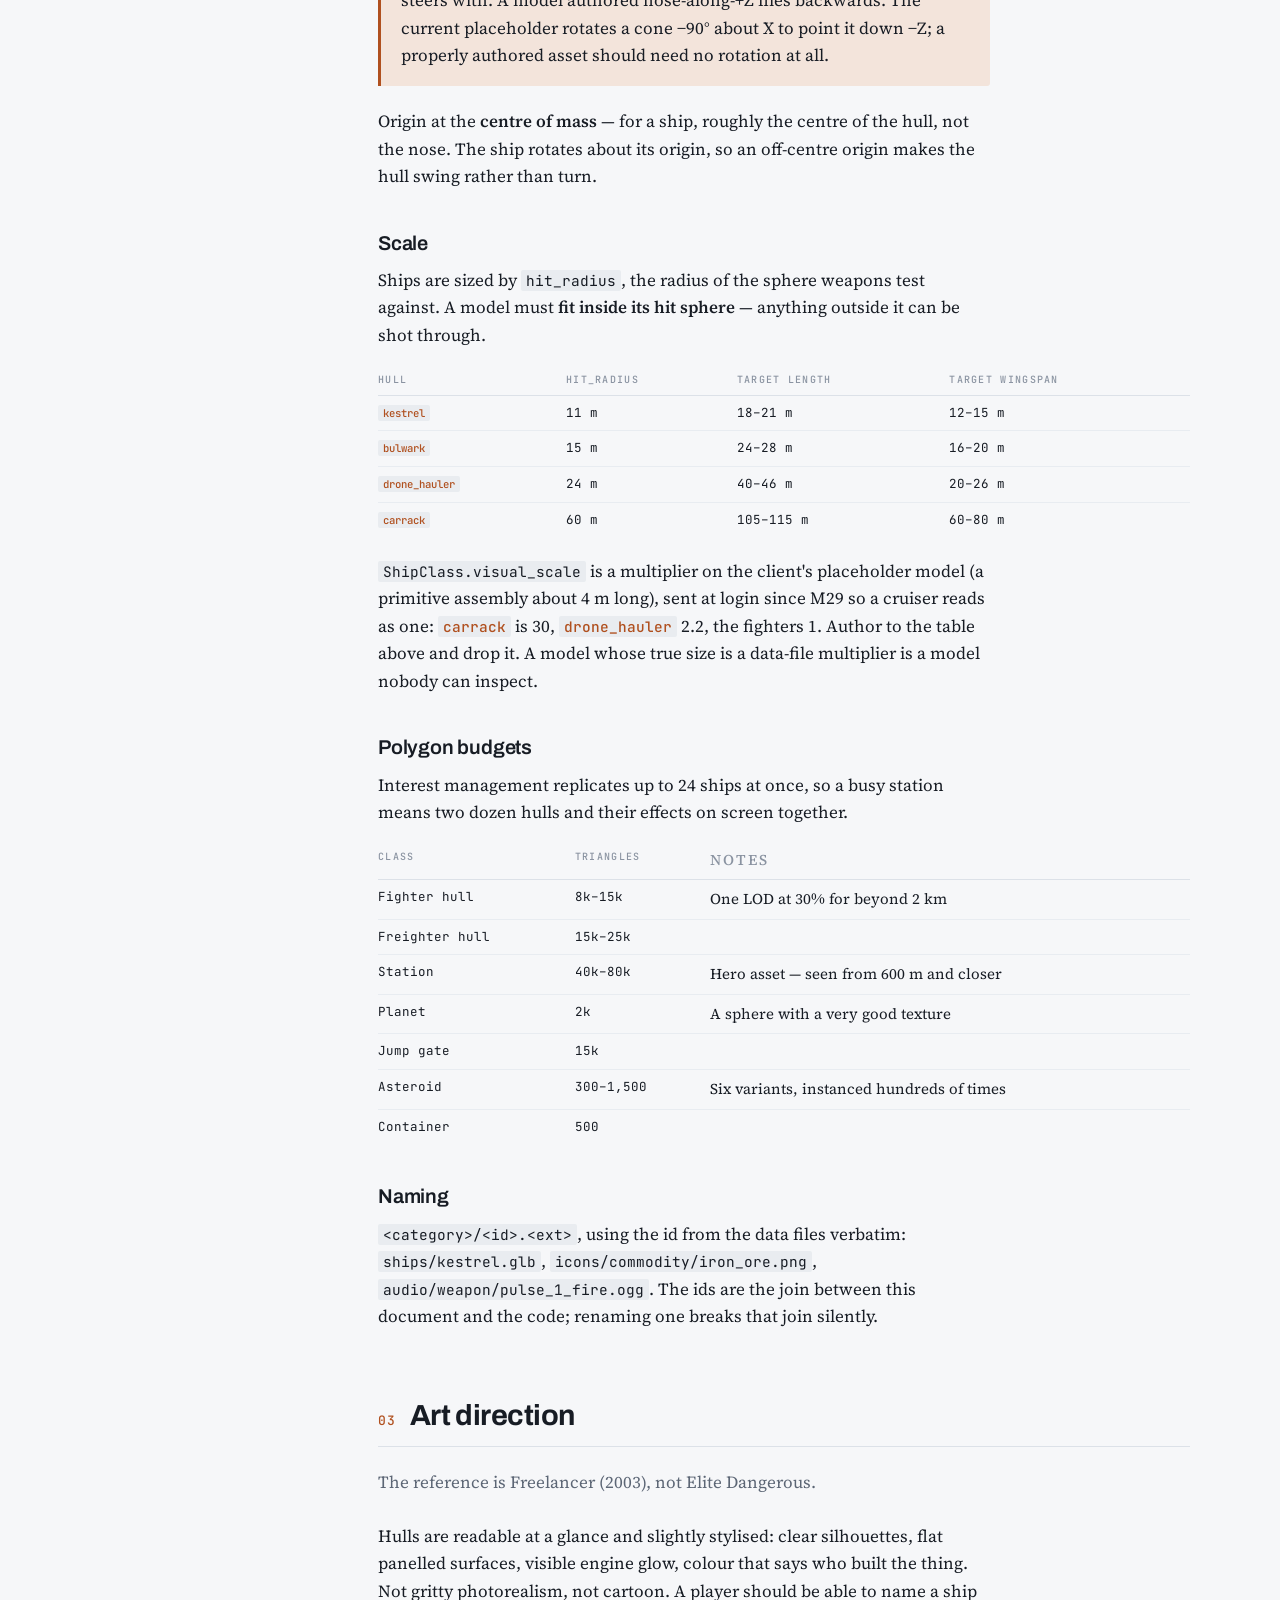
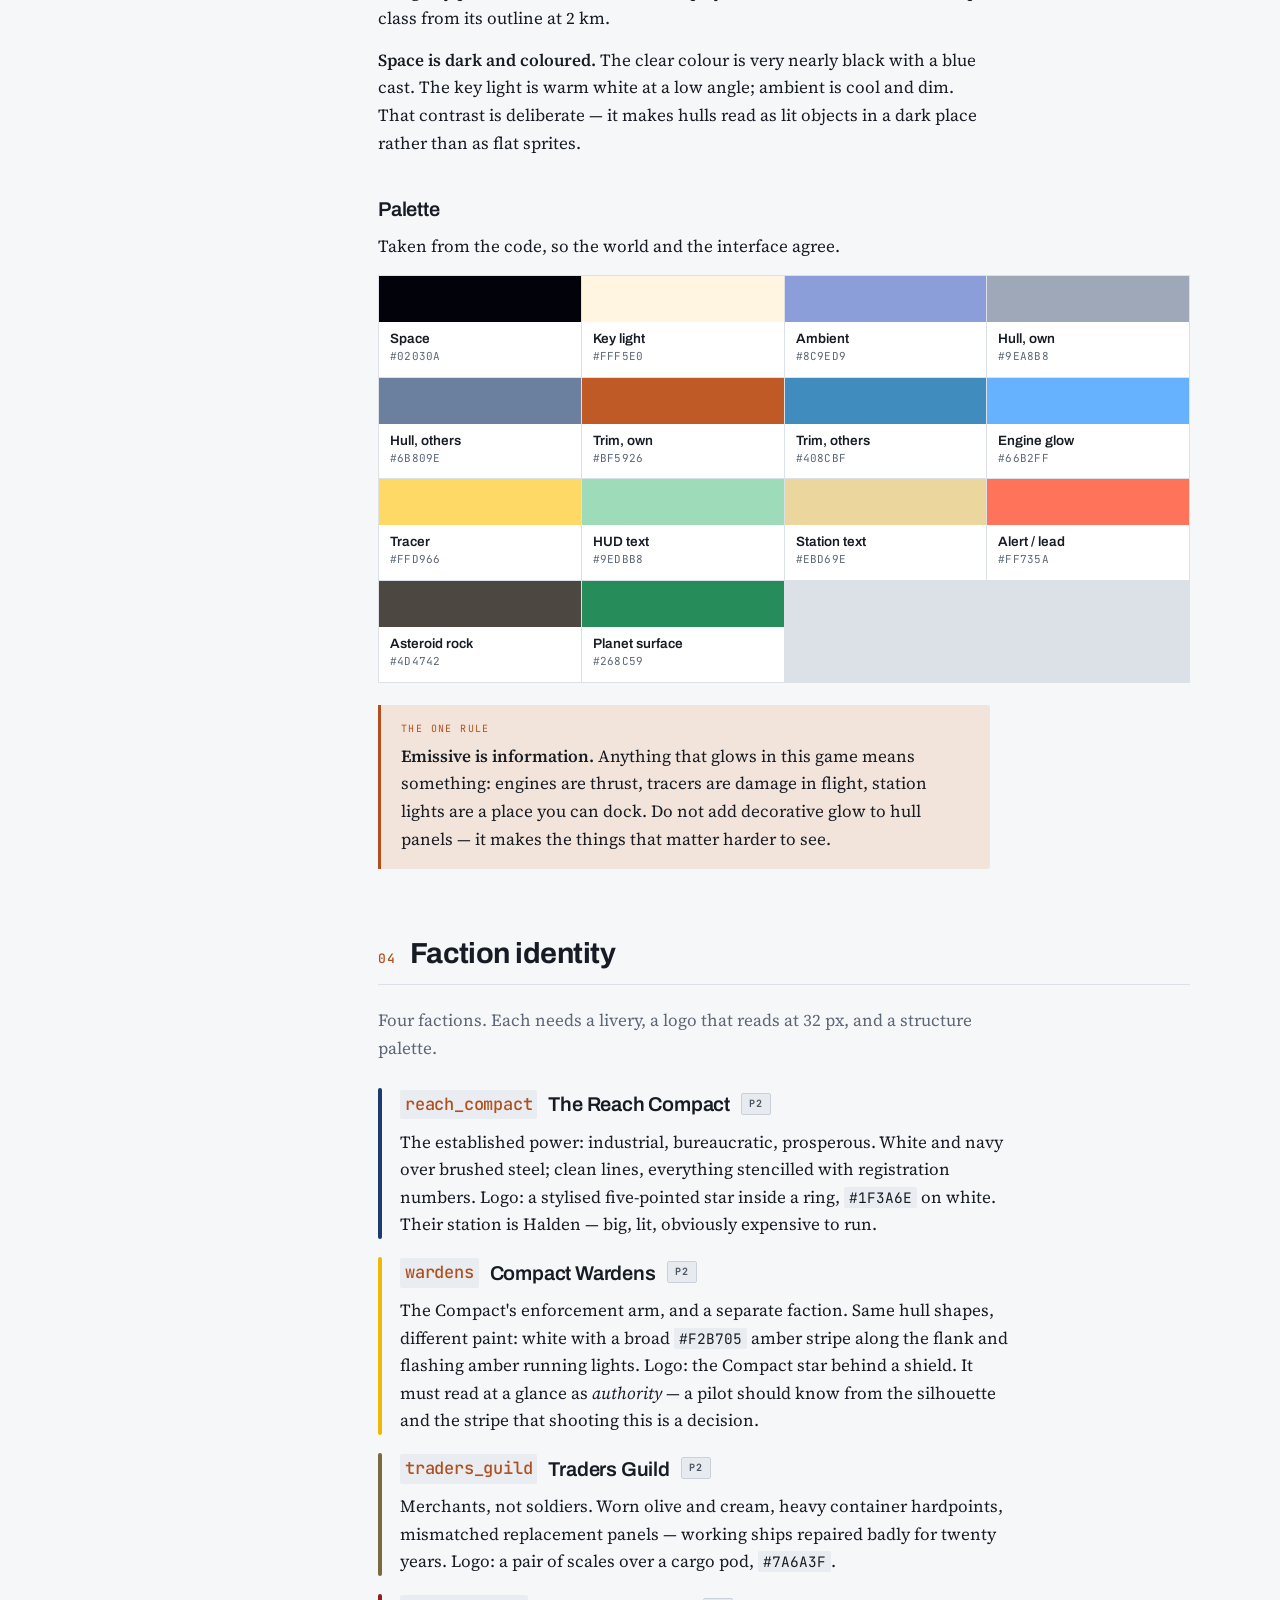
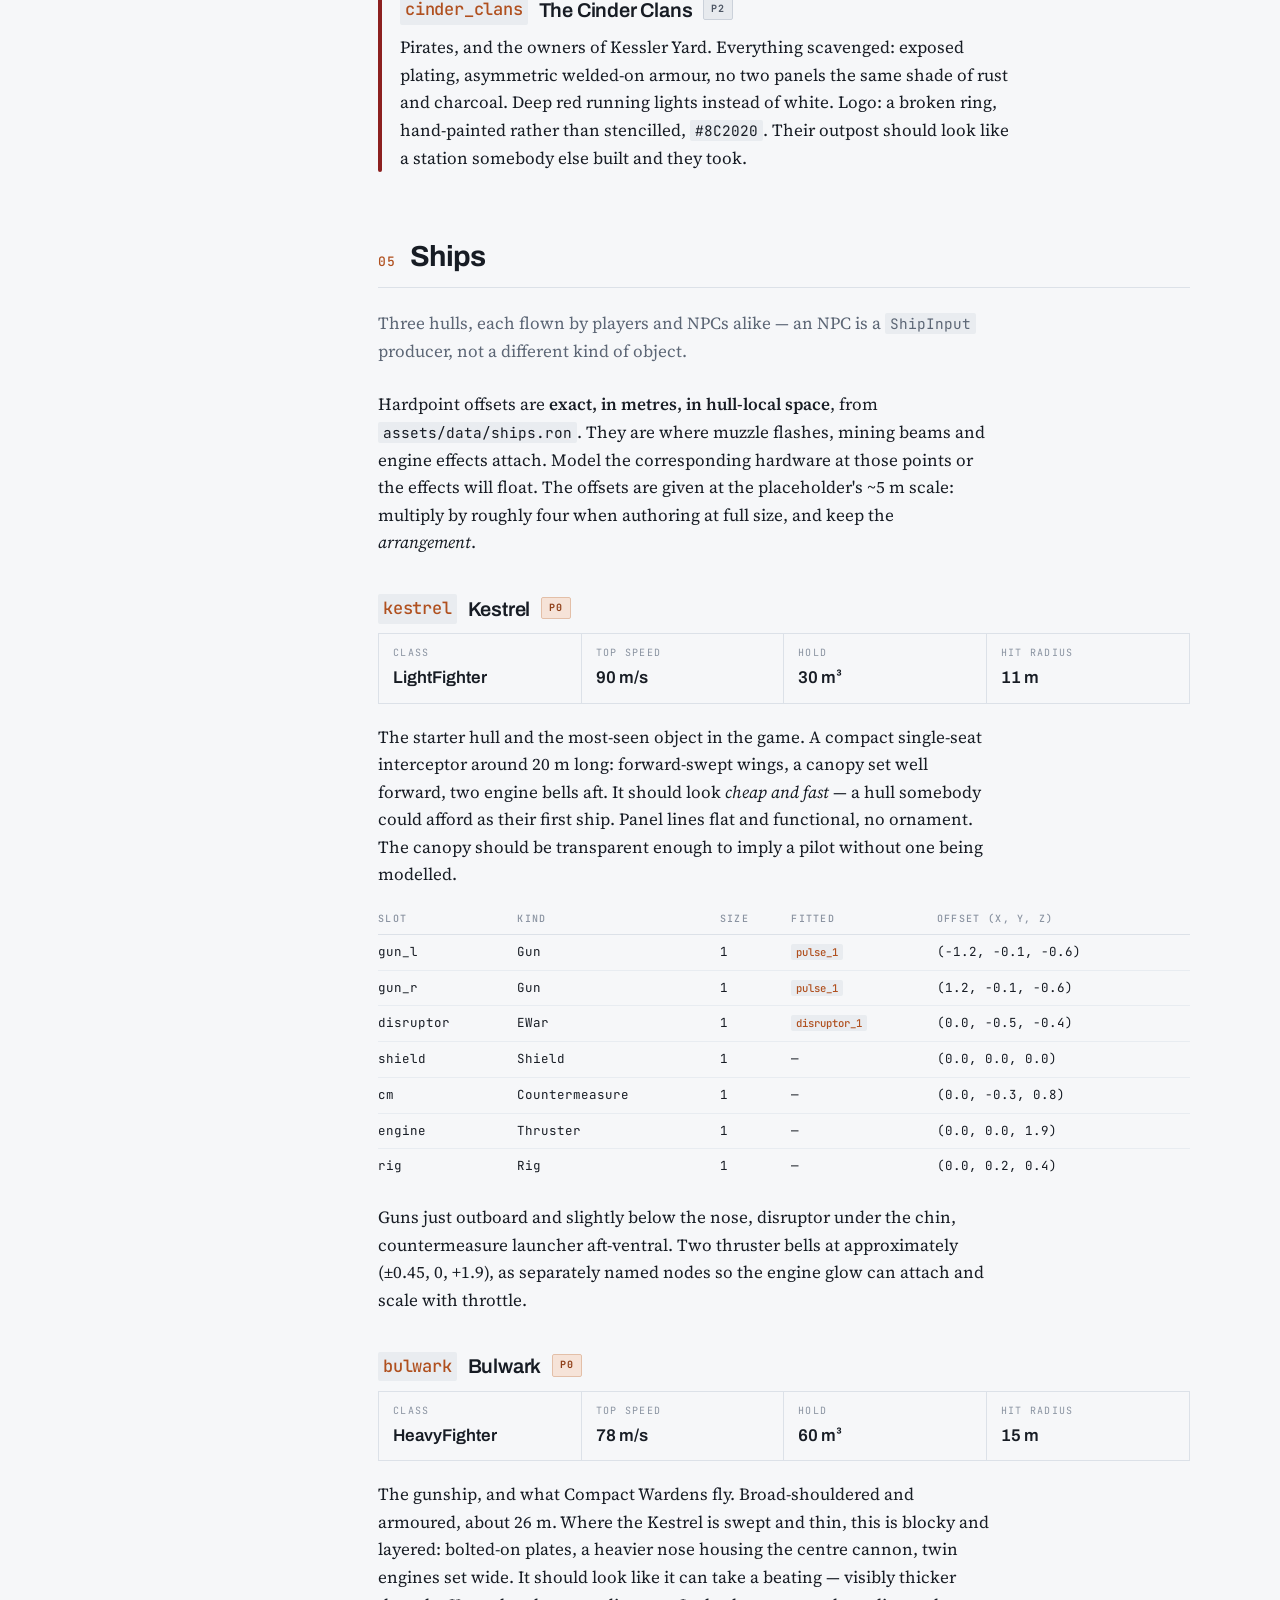
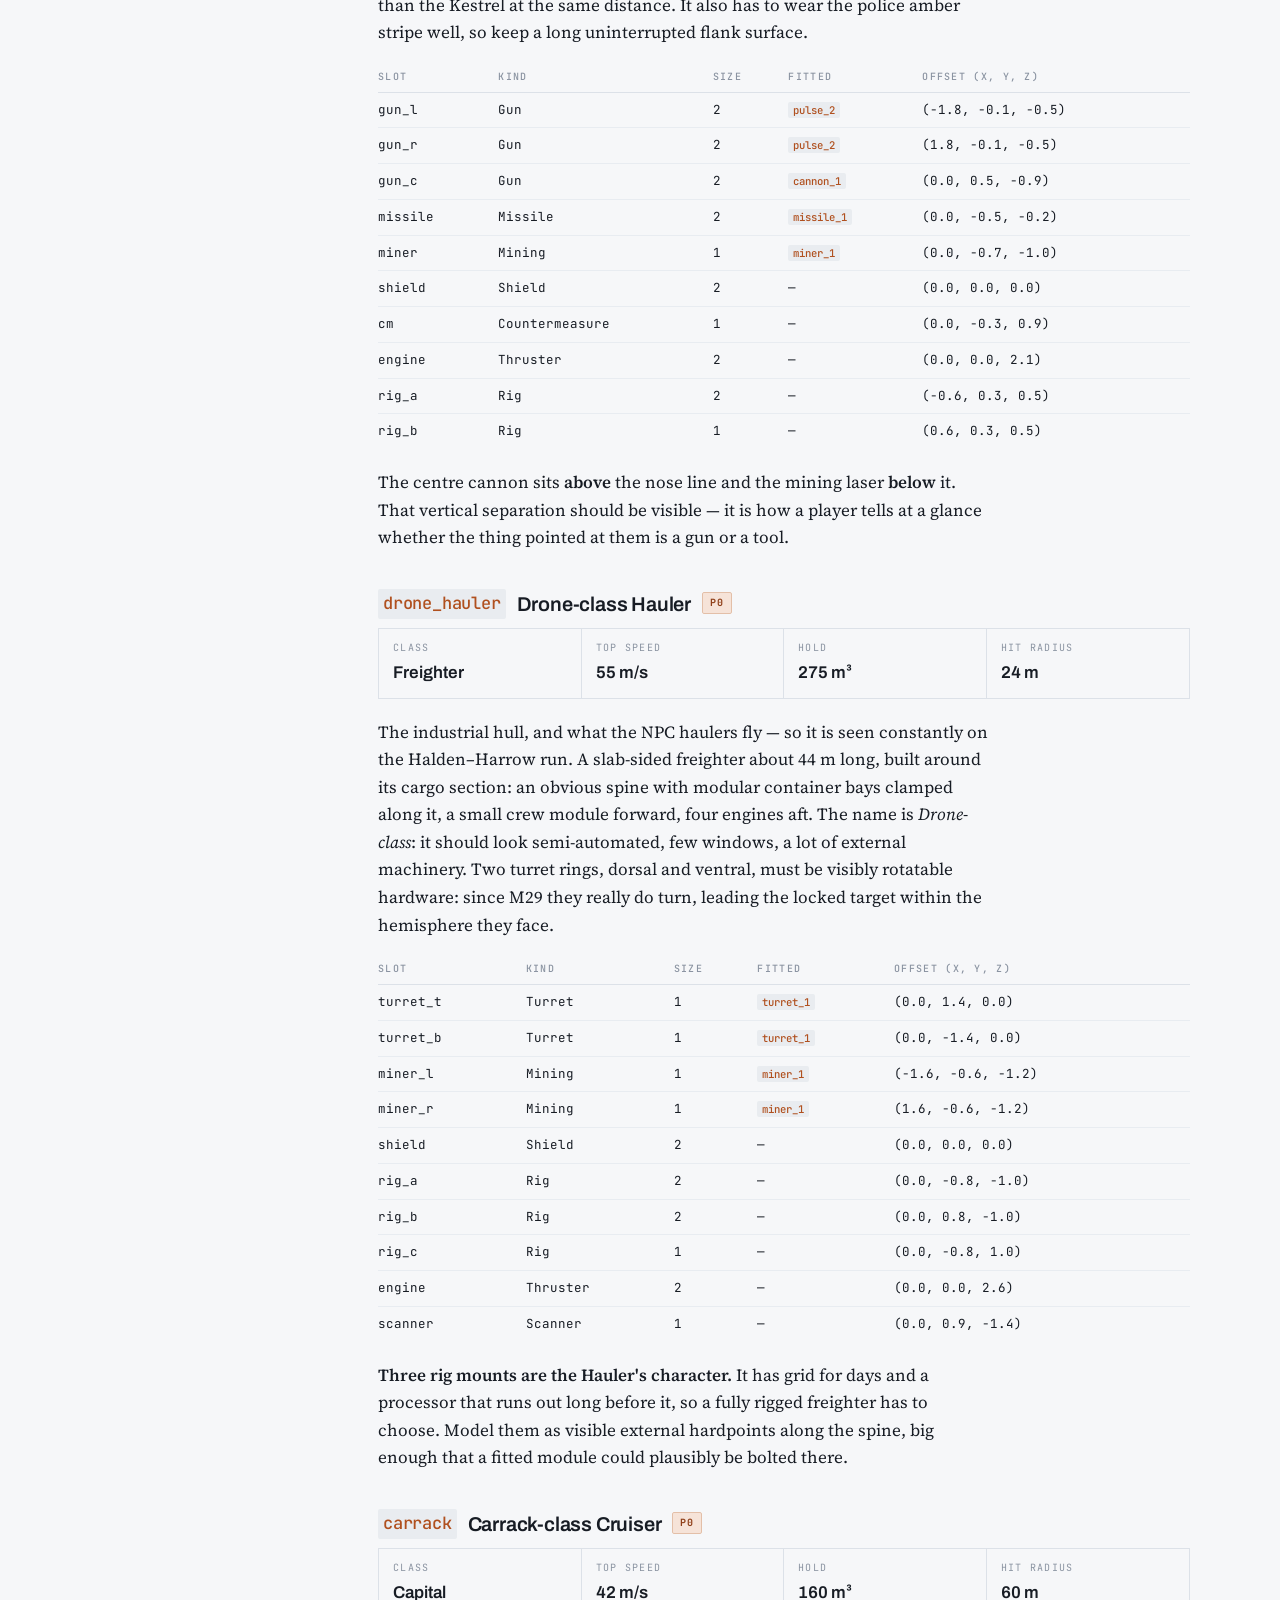
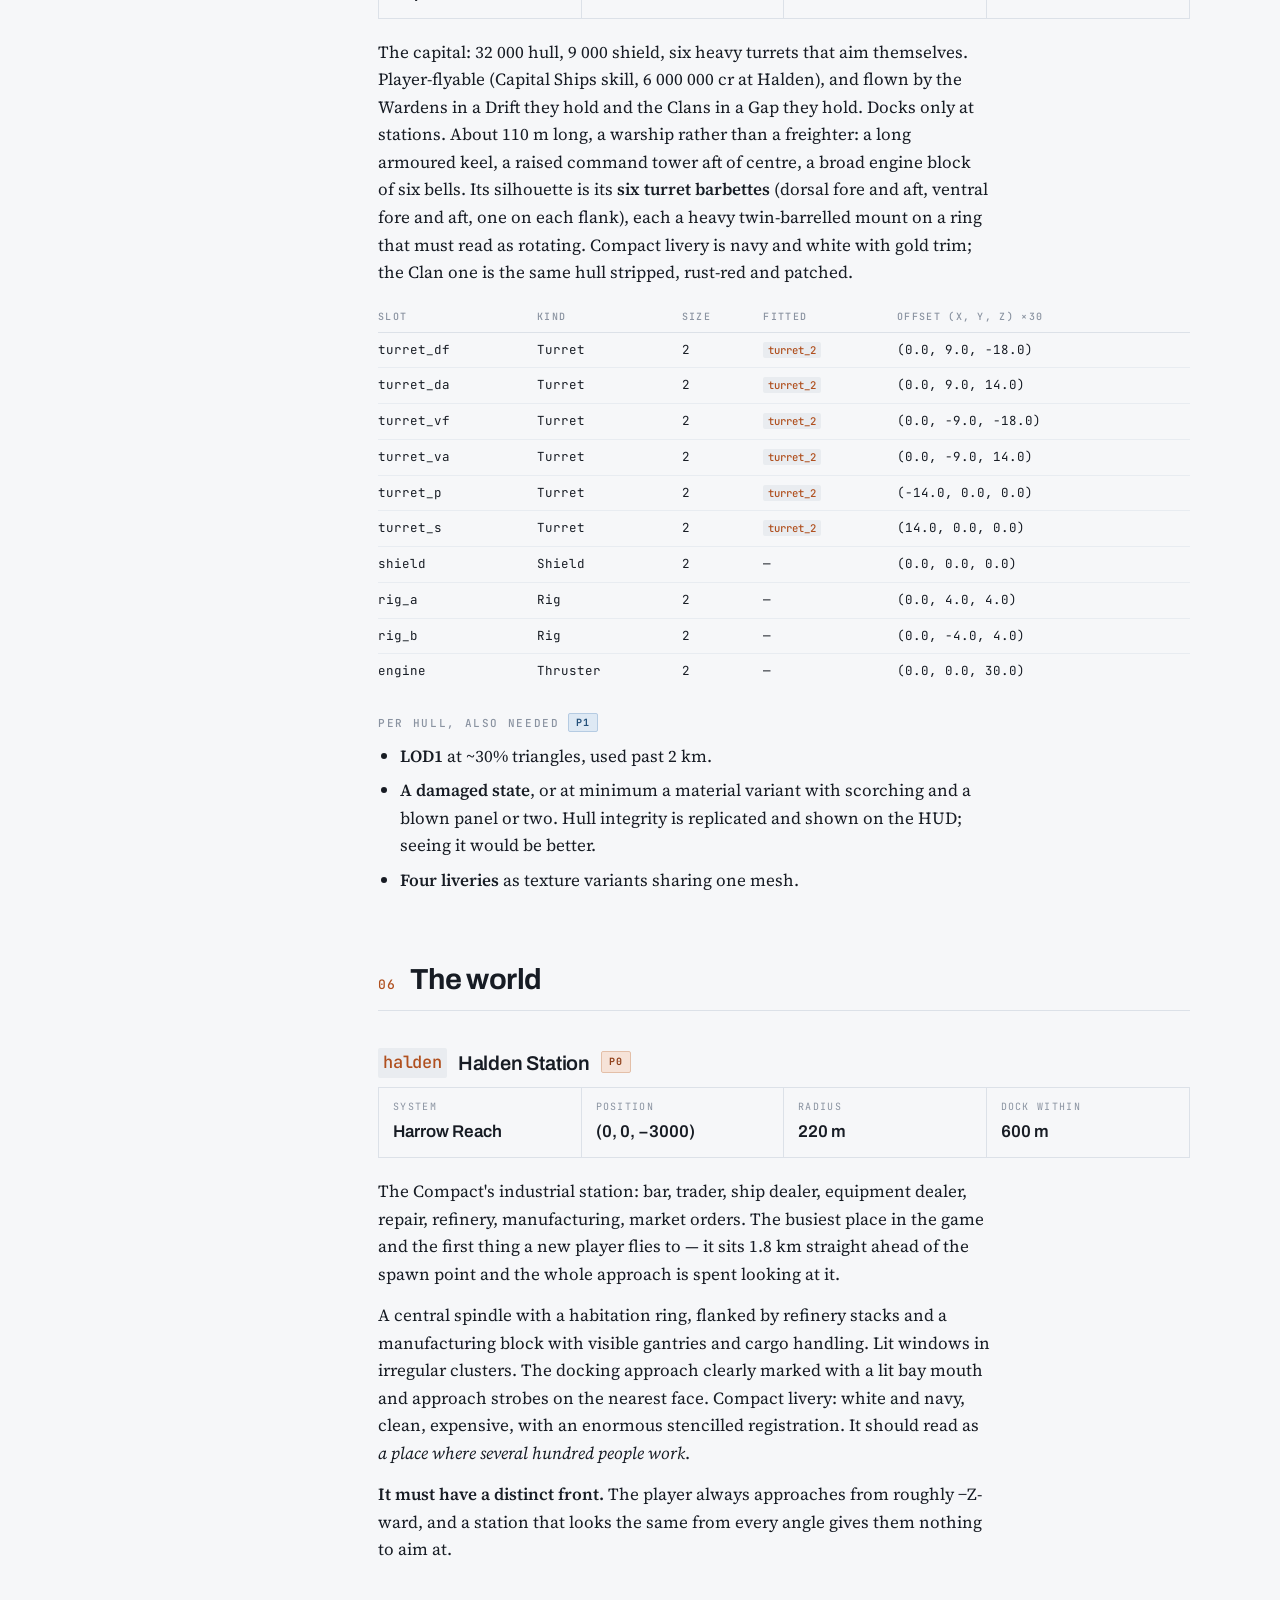
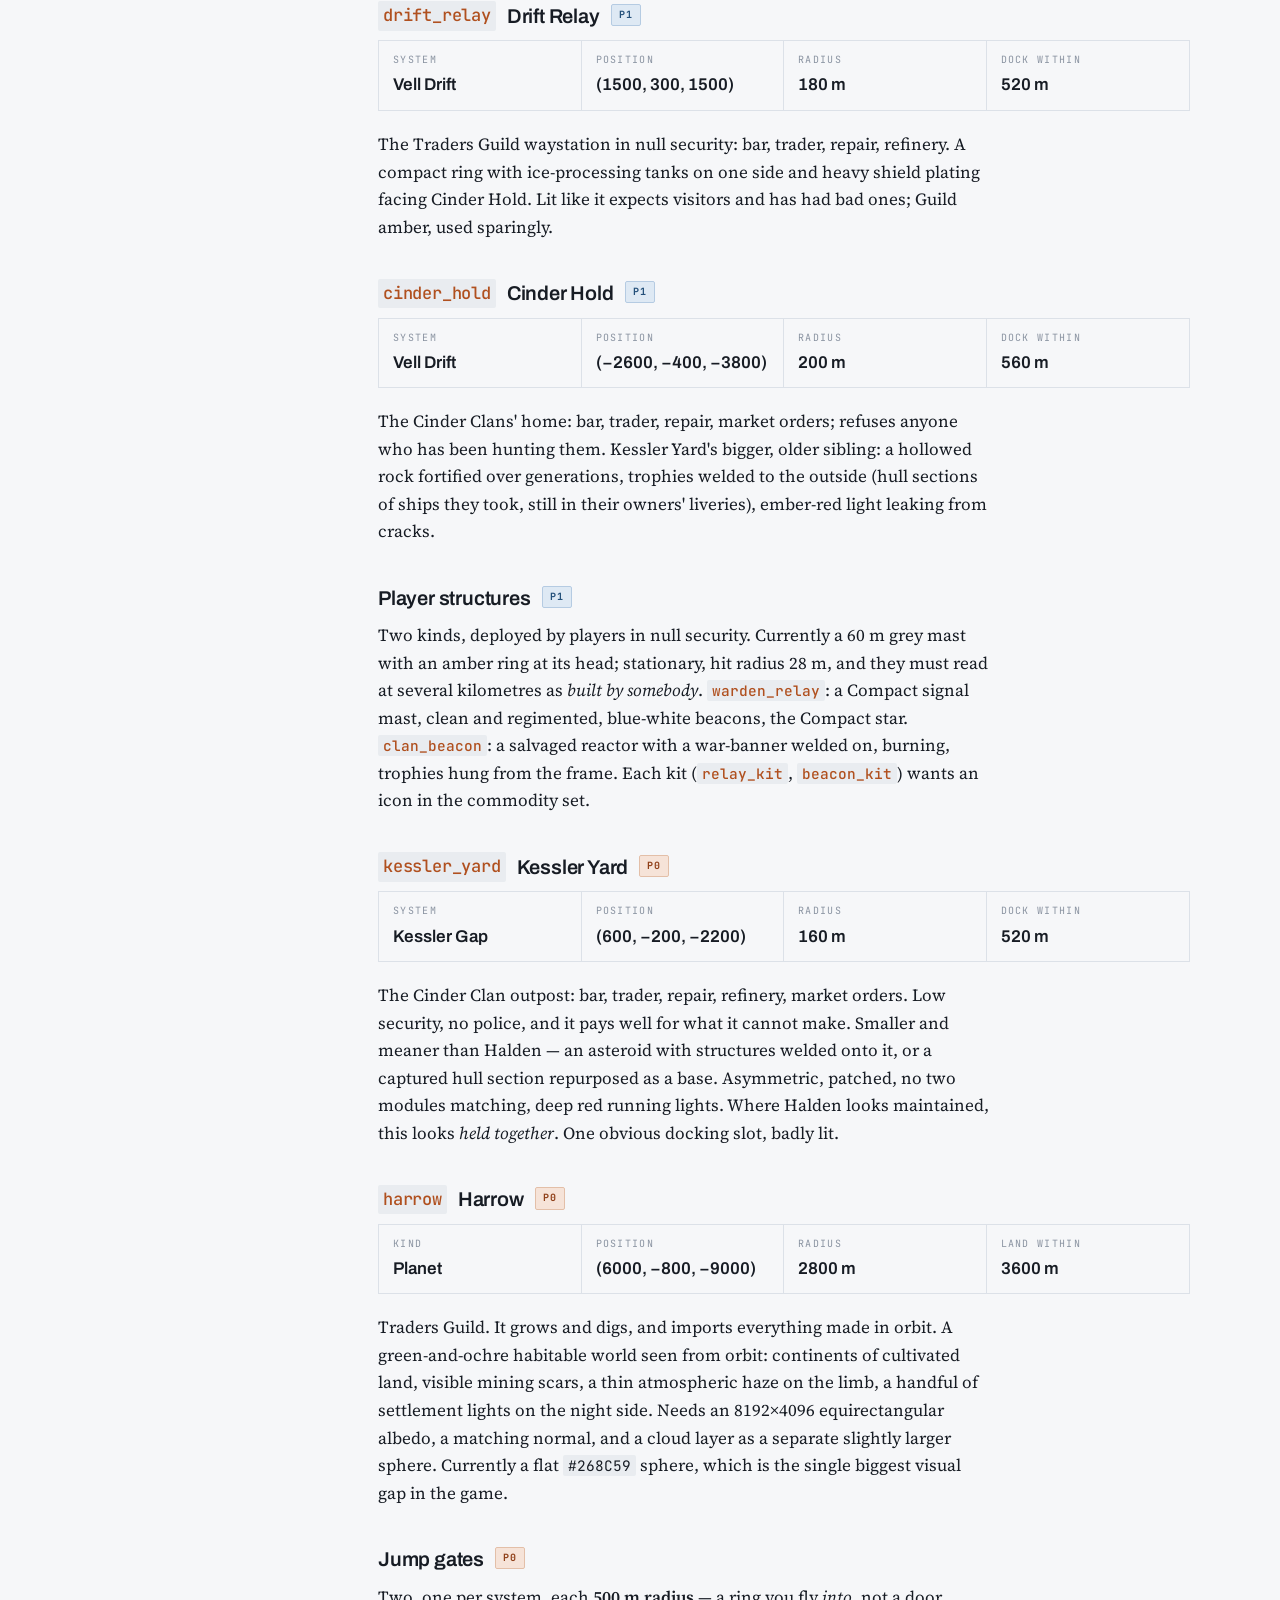
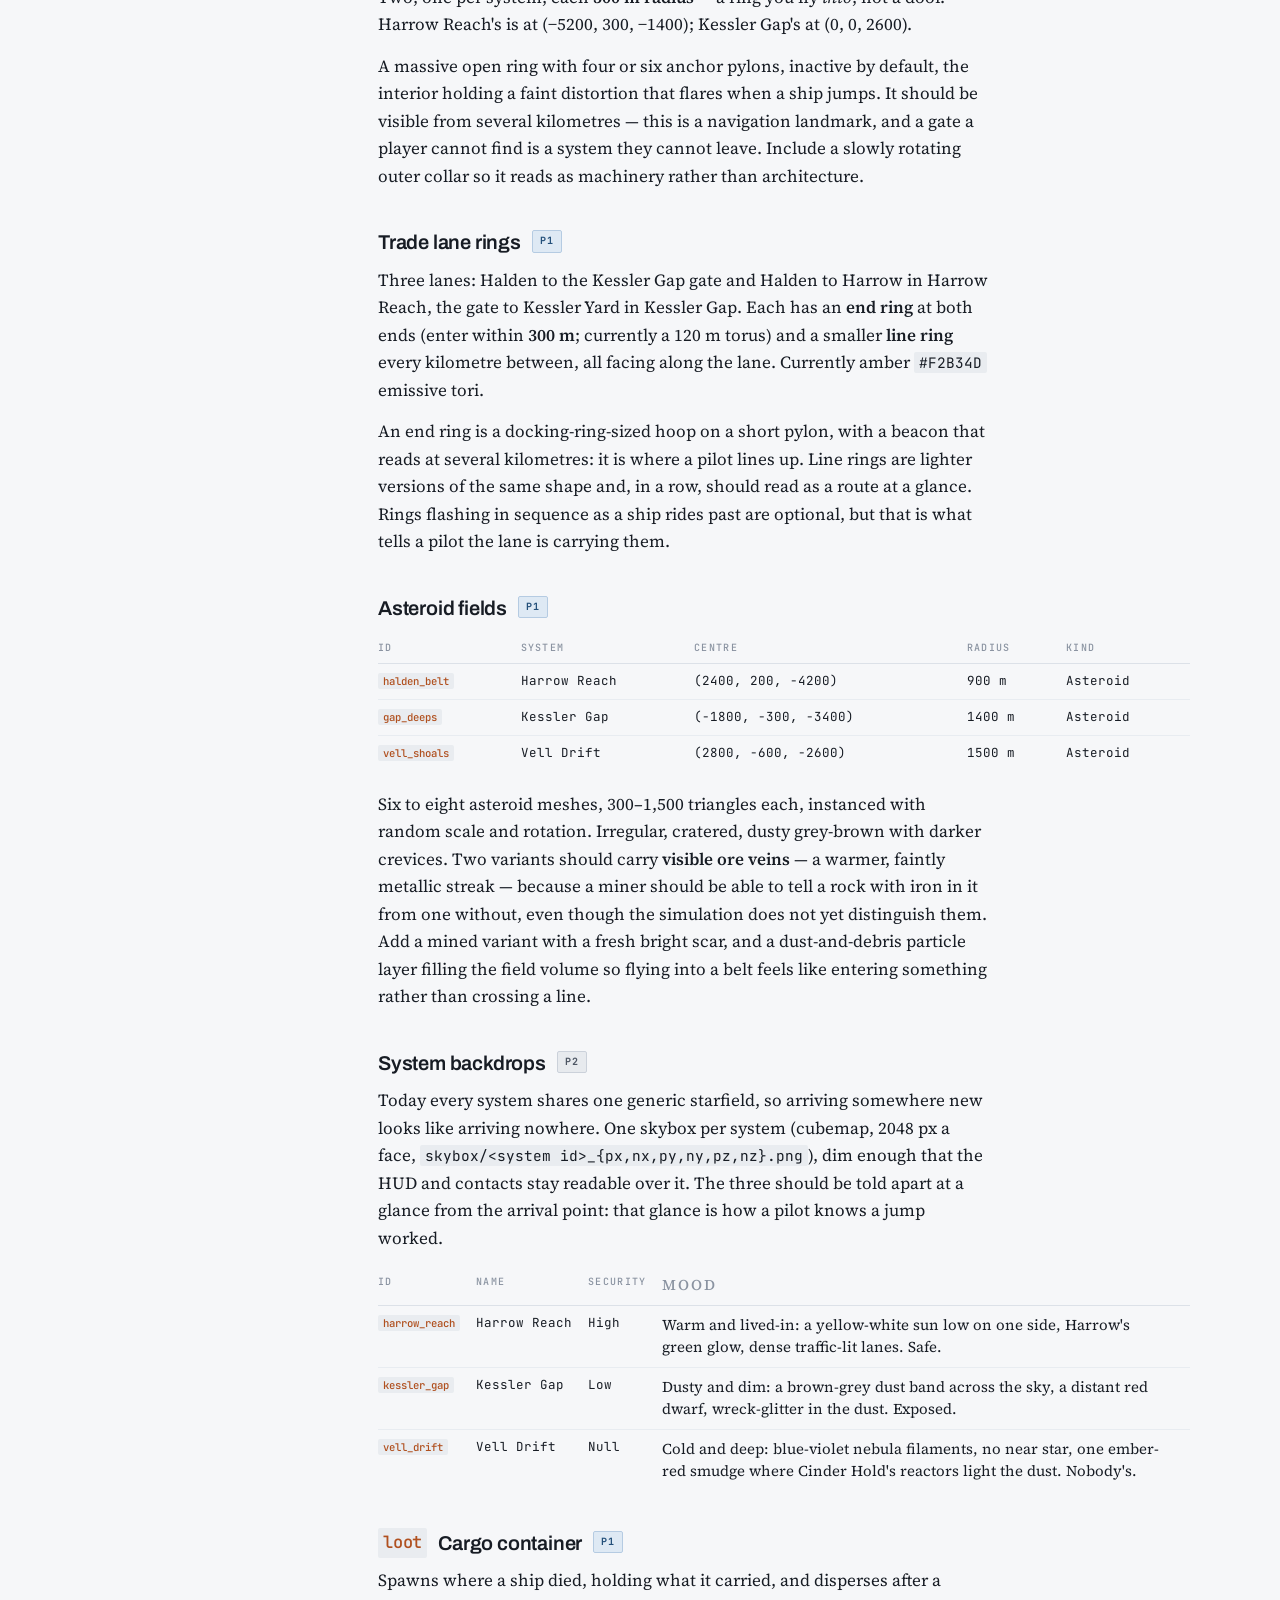
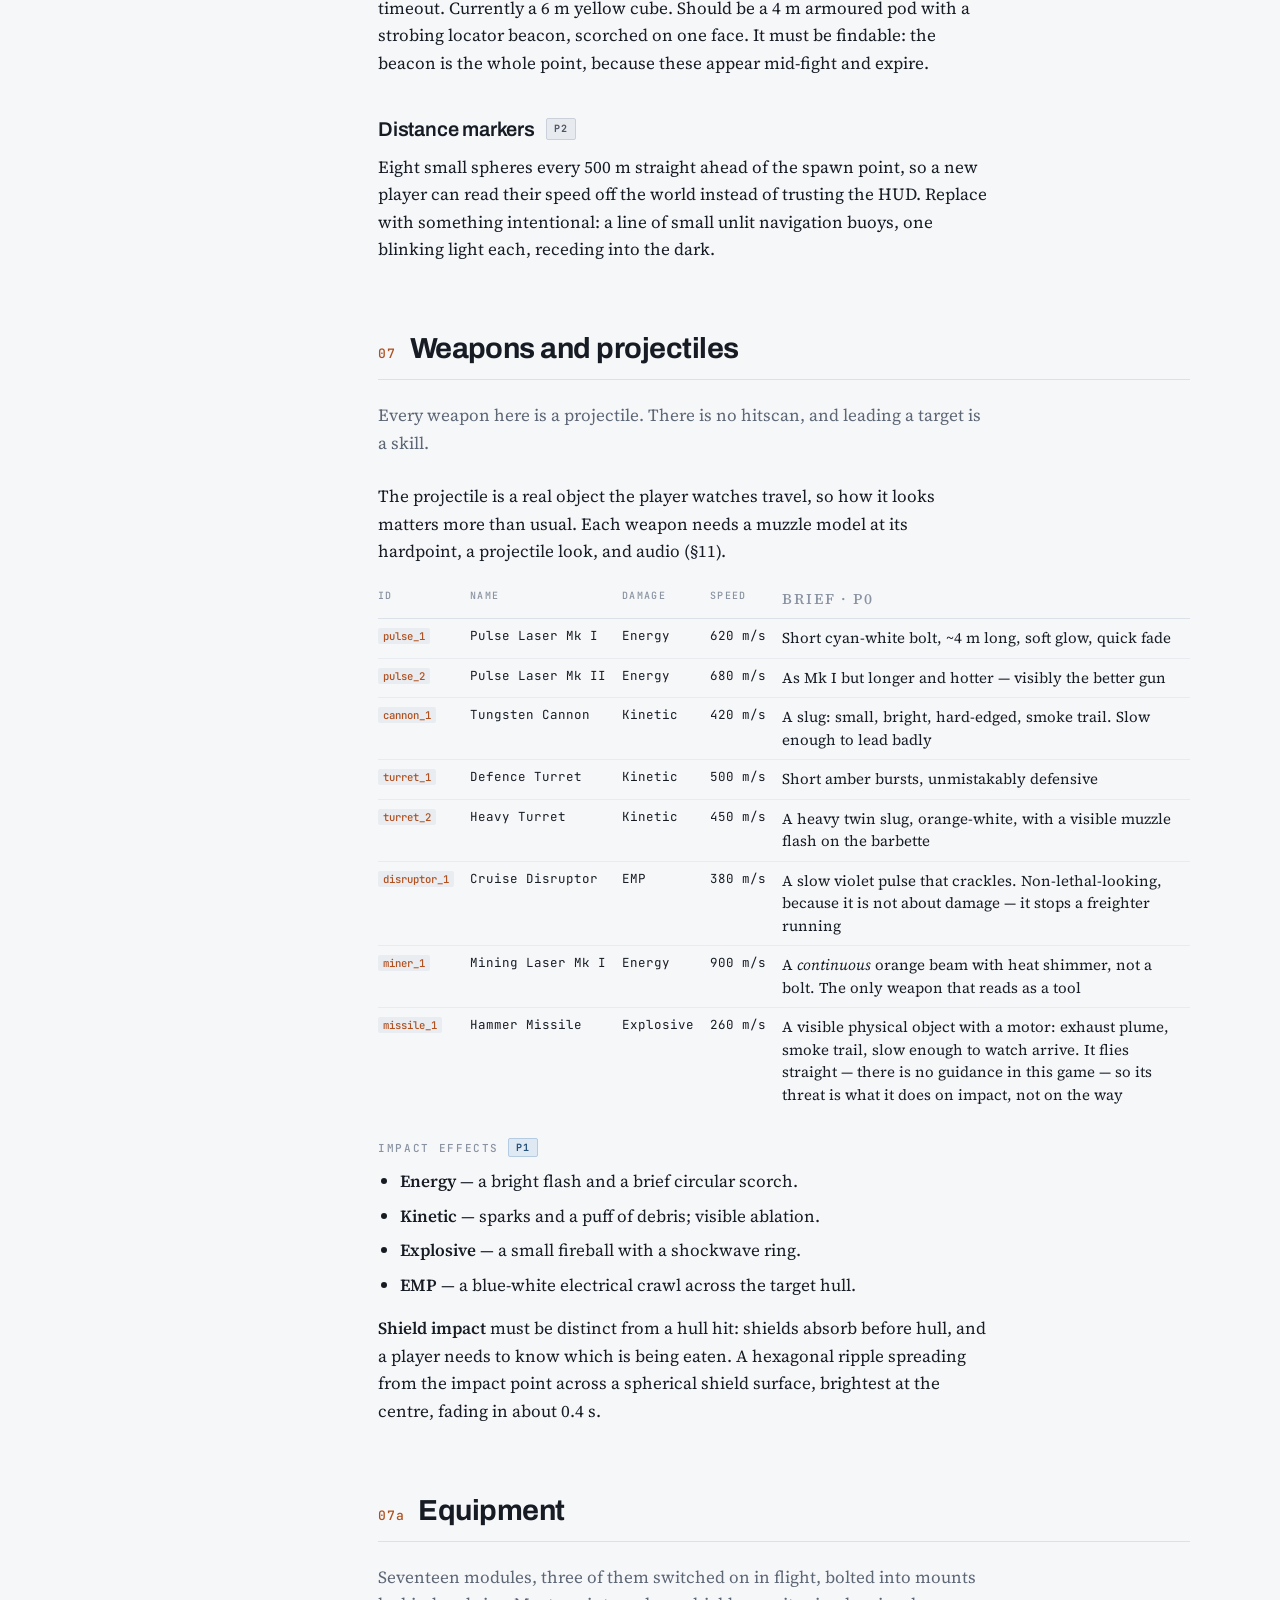
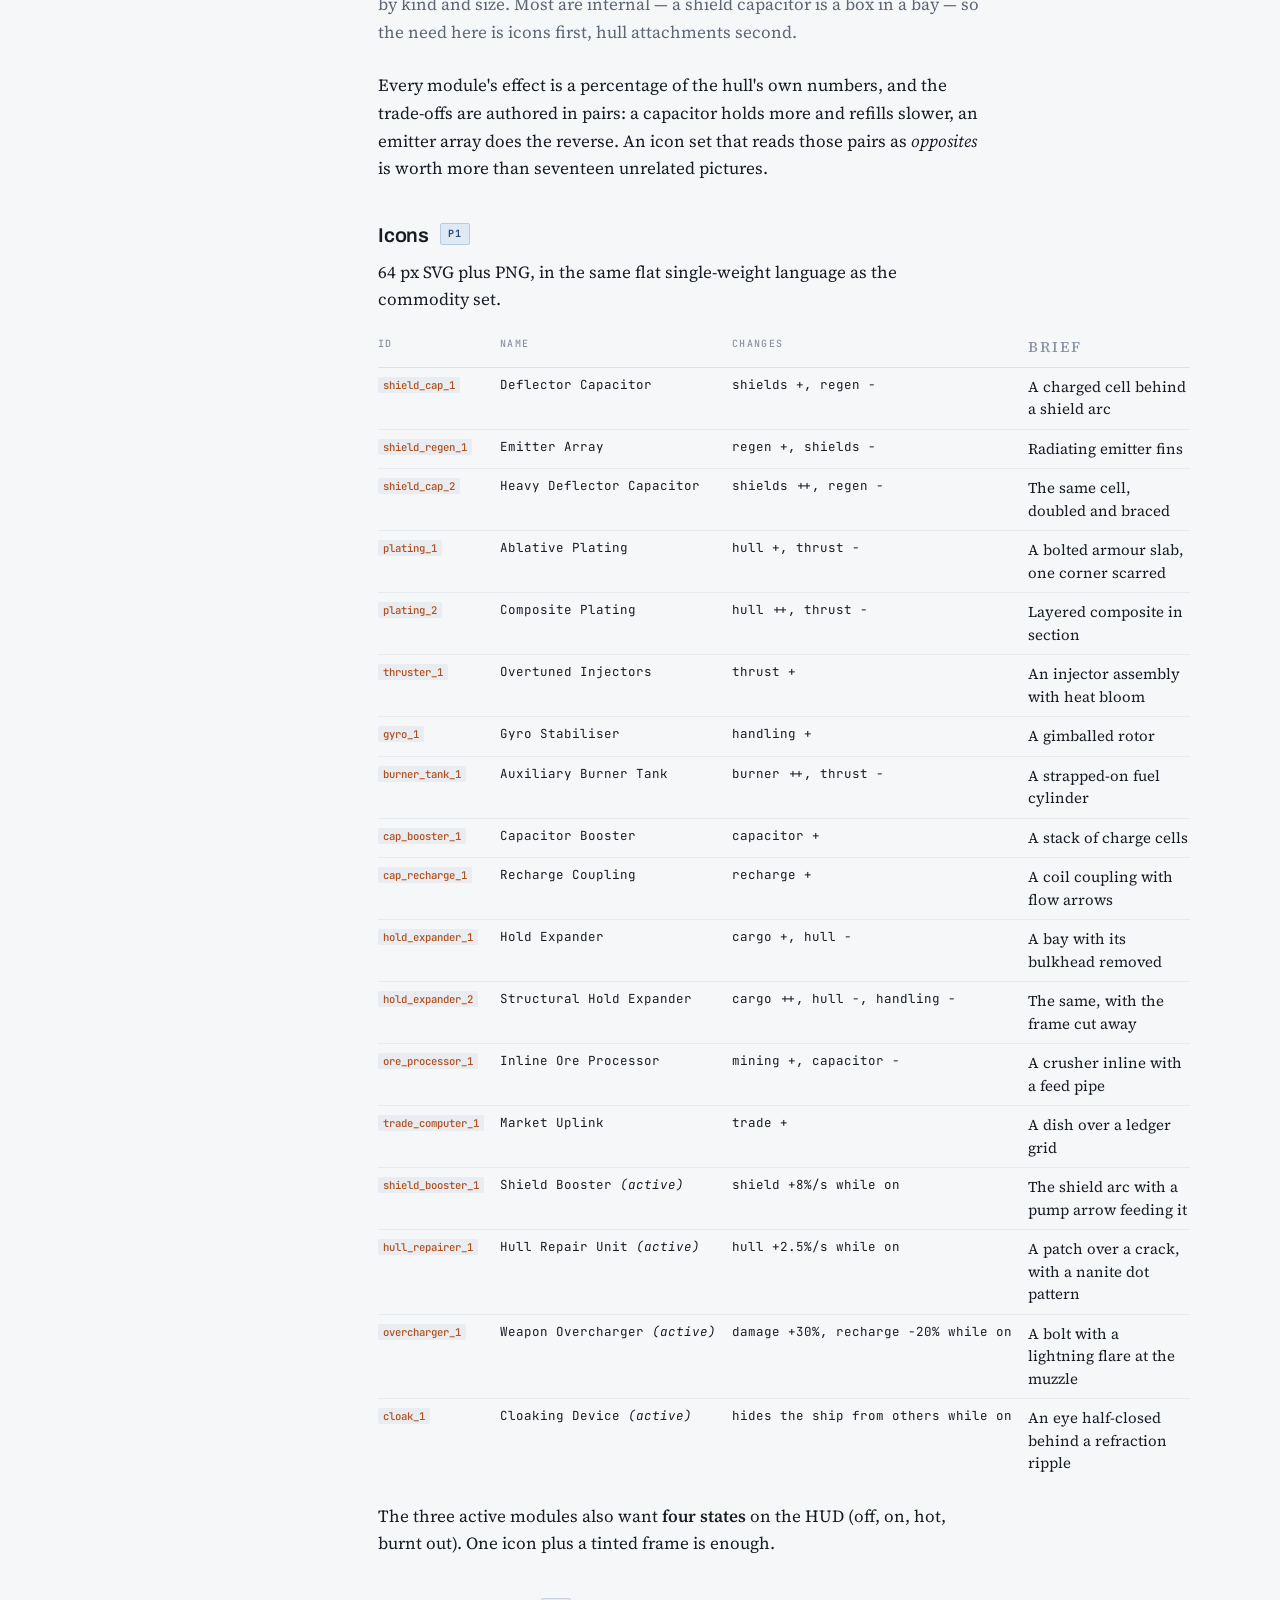
==== commit 1d43a8b3: "Update the asset brief from the game repo" ====
--- a/assets.html
+++ b/assets.html
@@ -1055,6 +1055,7 @@
             <tr><td><span class="id">shield_booster_1</span></td><td>Shield Booster <em>(active)</em></td><td>shield +8%/s while on</td><td class="wrap">The shield arc with a pump arrow feeding it</td></tr>
             <tr><td><span class="id">hull_repairer_1</span></td><td>Hull Repair Unit <em>(active)</em></td><td>hull +2.5%/s while on</td><td class="wrap">A patch over a crack, with a nanite dot pattern</td></tr>
             <tr><td><span class="id">overcharger_1</span></td><td>Weapon Overcharger <em>(active)</em></td><td>damage +30%, recharge −20% while on</td><td class="wrap">A bolt with a lightning flare at the muzzle</td></tr>
+            <tr><td><span class="id">cloak_1</span></td><td>Cloaking Device <em>(active)</em></td><td>hides the ship from others while on</td><td class="wrap">An eye half-closed behind a refraction ripple</td></tr>
           </tbody>
         </table>
       </div>
@@ -1283,7 +1284,7 @@
           <li><label><input type="checkbox"><span>stations/drift_relay.glb, stations/cinder_hold.glb</span></label></li>
           <li><label><input type="checkbox"><span>structures/warden_relay.glb, structures/clan_beacon.glb</span></label></li>
           <li><label><input type="checkbox"><span>props/lane_ring_end.glb, props/lane_ring_line.glb</span></label></li>
-          <li><label><input type="checkbox"><span>vfx/shield_boost_shimmer, vfx/structure_cover</span></label></li>
+          <li><label><input type="checkbox"><span>vfx/shield_boost_shimmer, vfx/structure_cover, vfx/cloak_shimmer (own ship only), vfx/decloak_flash</span></label></li>
           <li><label><input type="checkbox"><span>props/cargo_container.glb</span></label></li>
           <li><label><input type="checkbox"><span>vfx/ impacts × 4, shield ripple, mining beam</span></label></li>
           <li><label><input type="checkbox"><span>vfx/ jump flash, loot beacon, field dust</span></label></li>
@@ -1291,7 +1292,7 @@
           <li><label><input type="checkbox"><span>ui/navmap_node, navmap_link</span></label></li>
           <li><label><input type="checkbox"><span>icons/commodity/ × 10 (including relay_kit, beacon_kit)</span></label></li>
           <li><label><input type="checkbox"><span>icons/service/ × 8</span></label></li>
-          <li><label><input type="checkbox"><span>icons/module/ × 17 (three of them active)</span></label></li>
+          <li><label><input type="checkbox"><span>icons/module/ × 18 (four of them active)</span></label></li>
           <li><label><input type="checkbox"><span>projectiles/missile_1 + exhaust plume and smoke trail</span></label></li>
           <li><label><input type="checkbox"><span>audio/world/ × 14</span></label></li>
           <li><label><input type="checkbox"><span>fonts/ monospaced Regular + Bold with box-drawing</span></label></li>
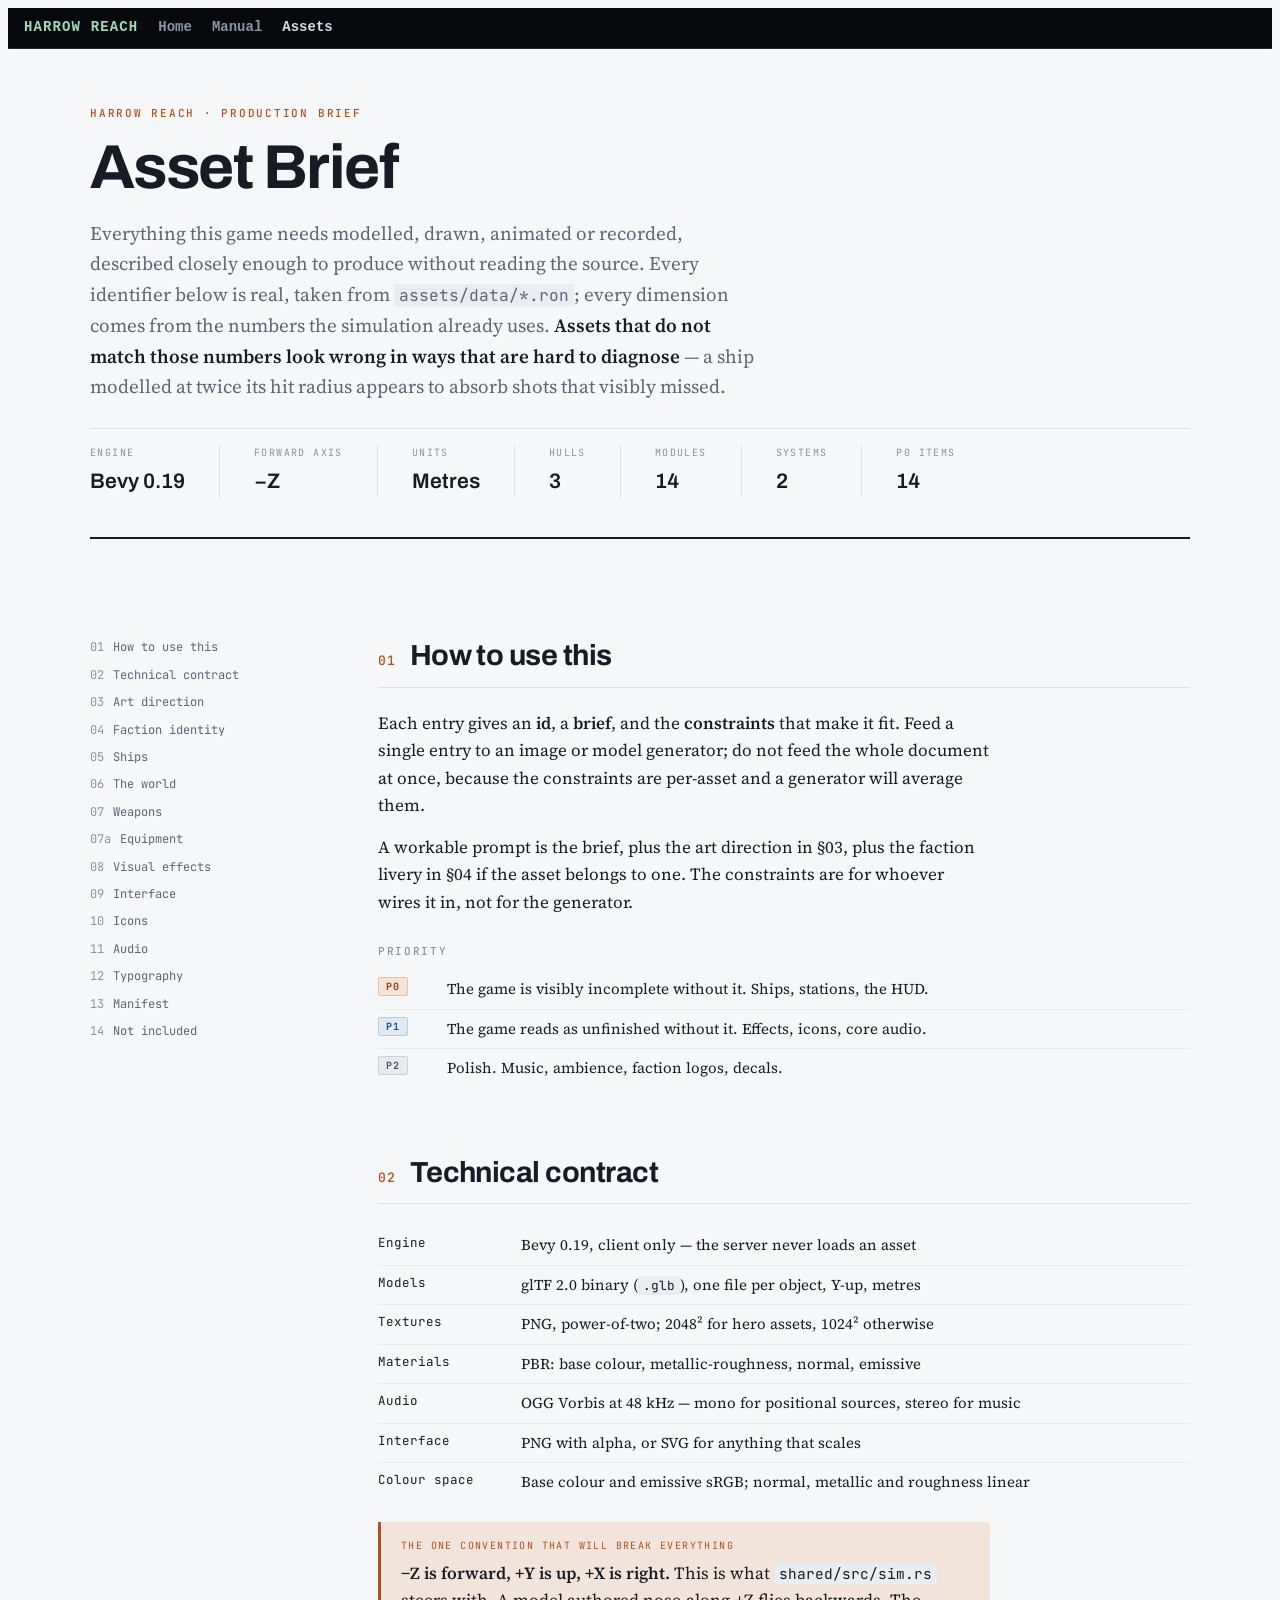
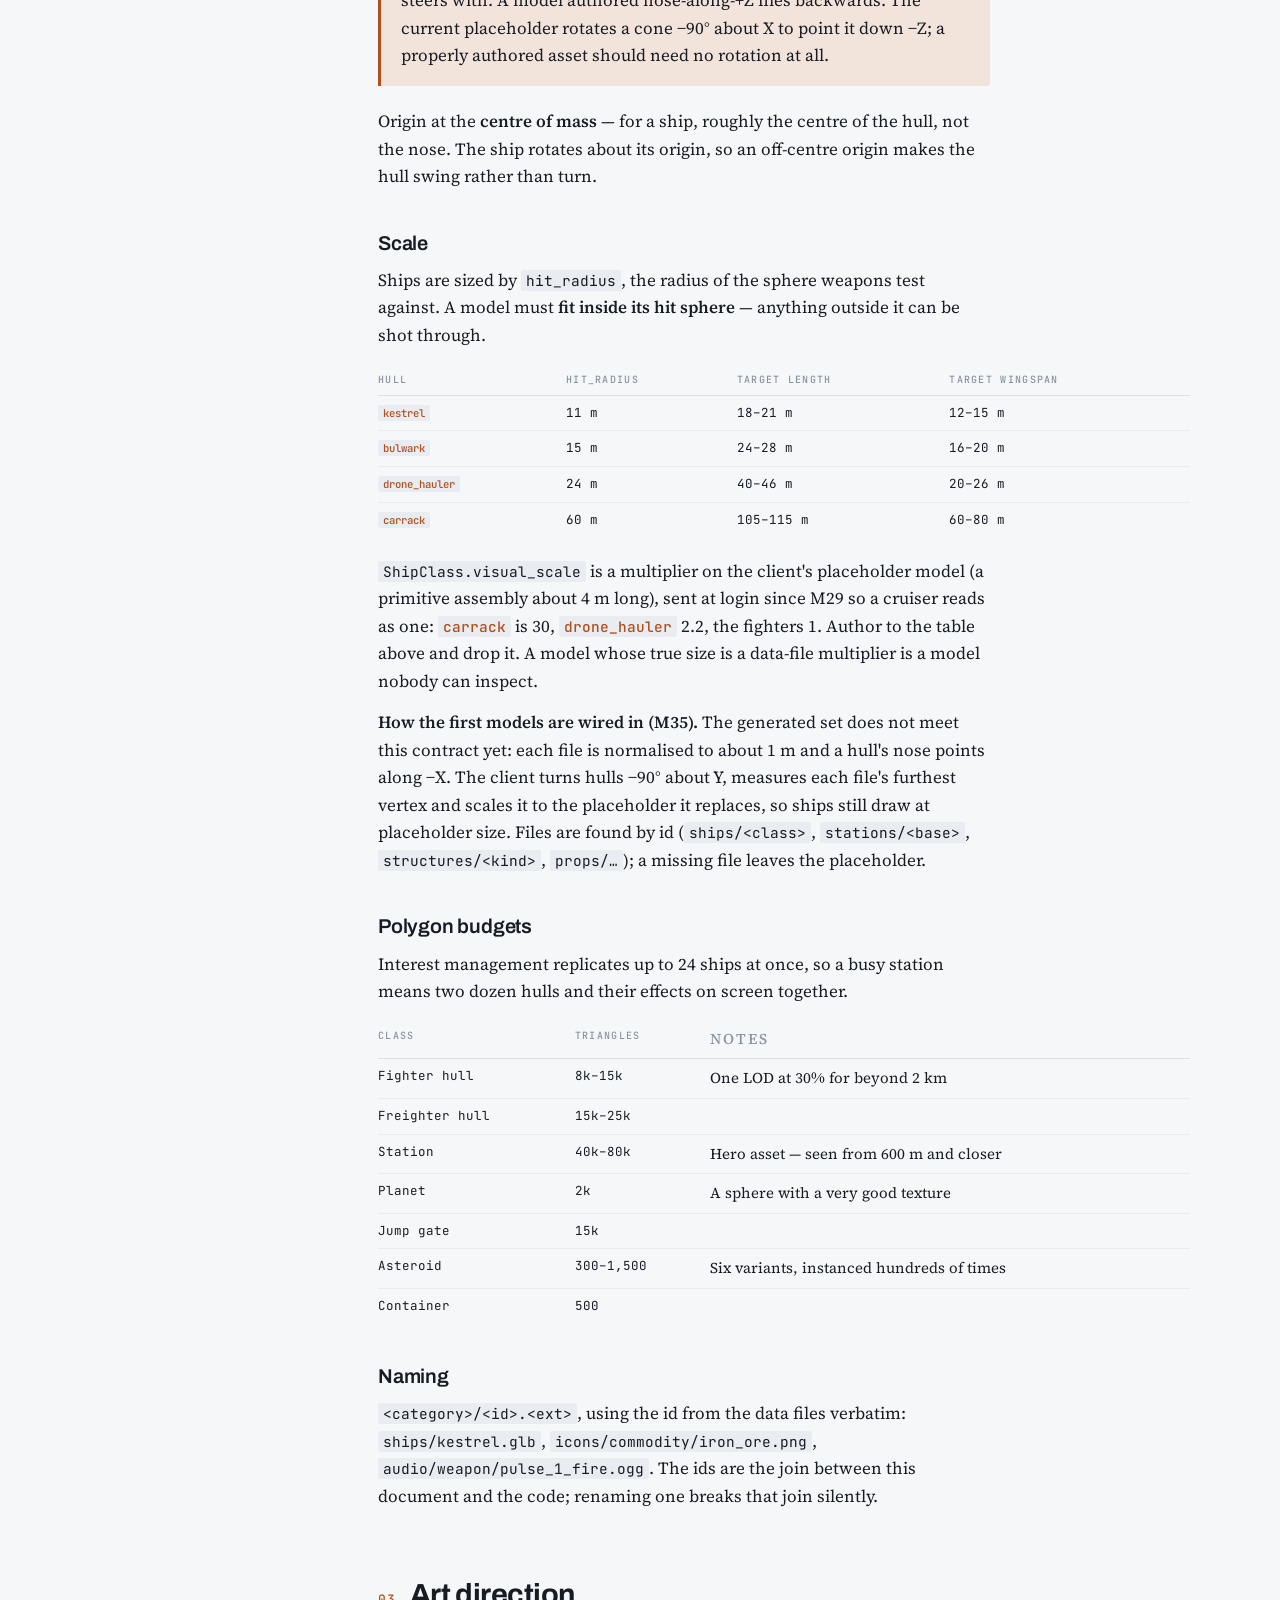
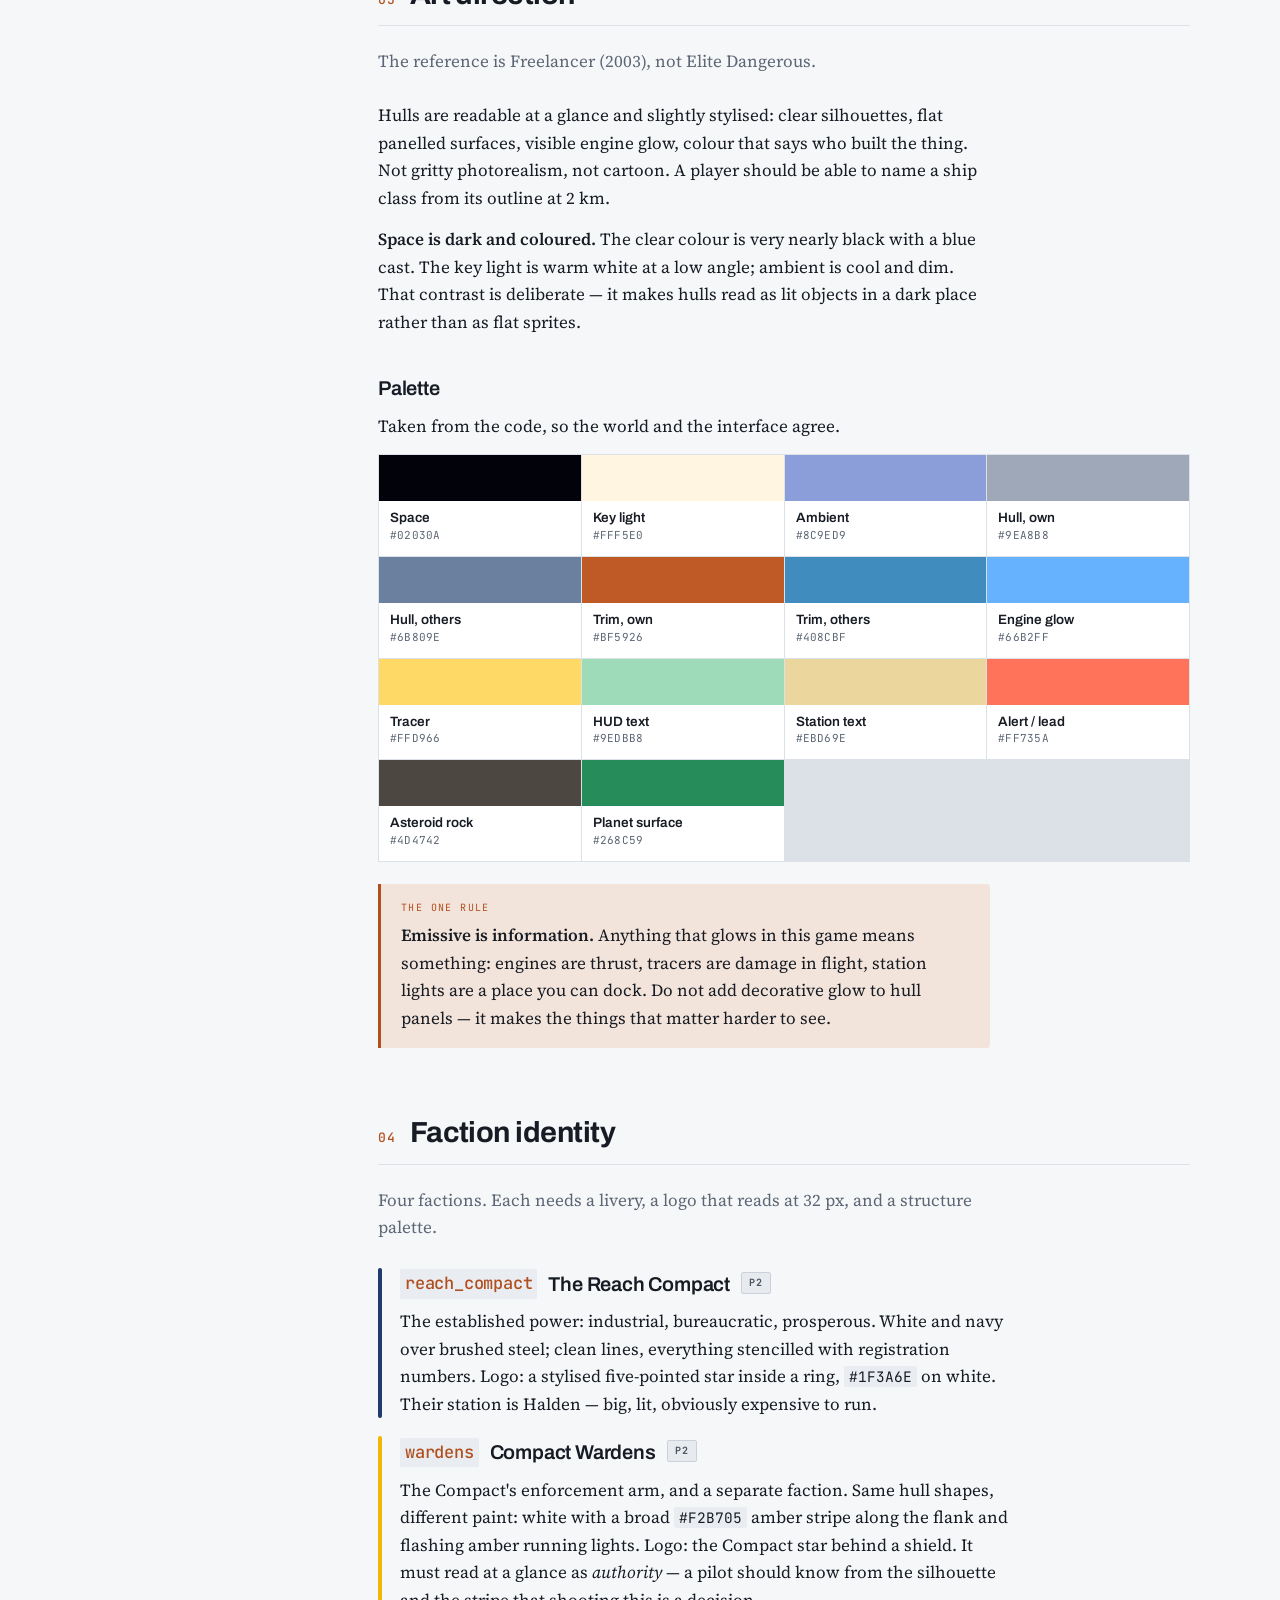
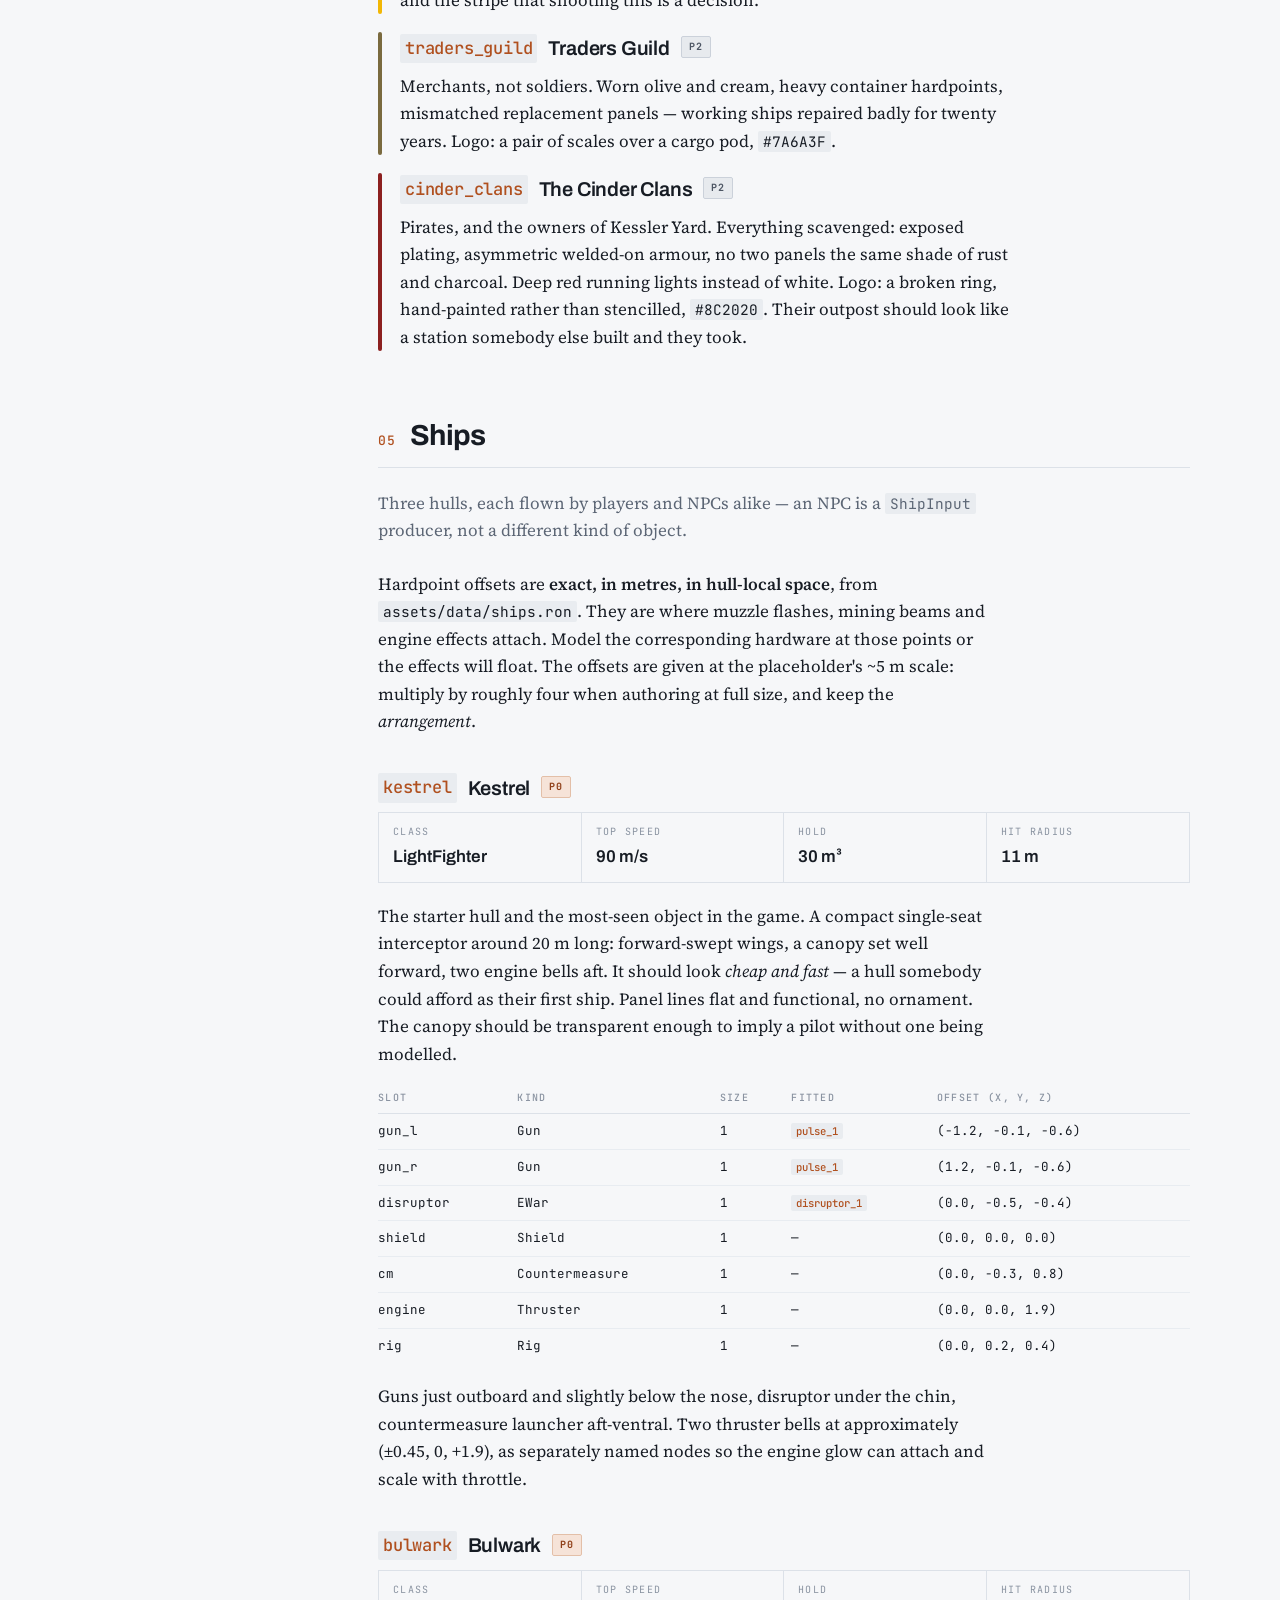
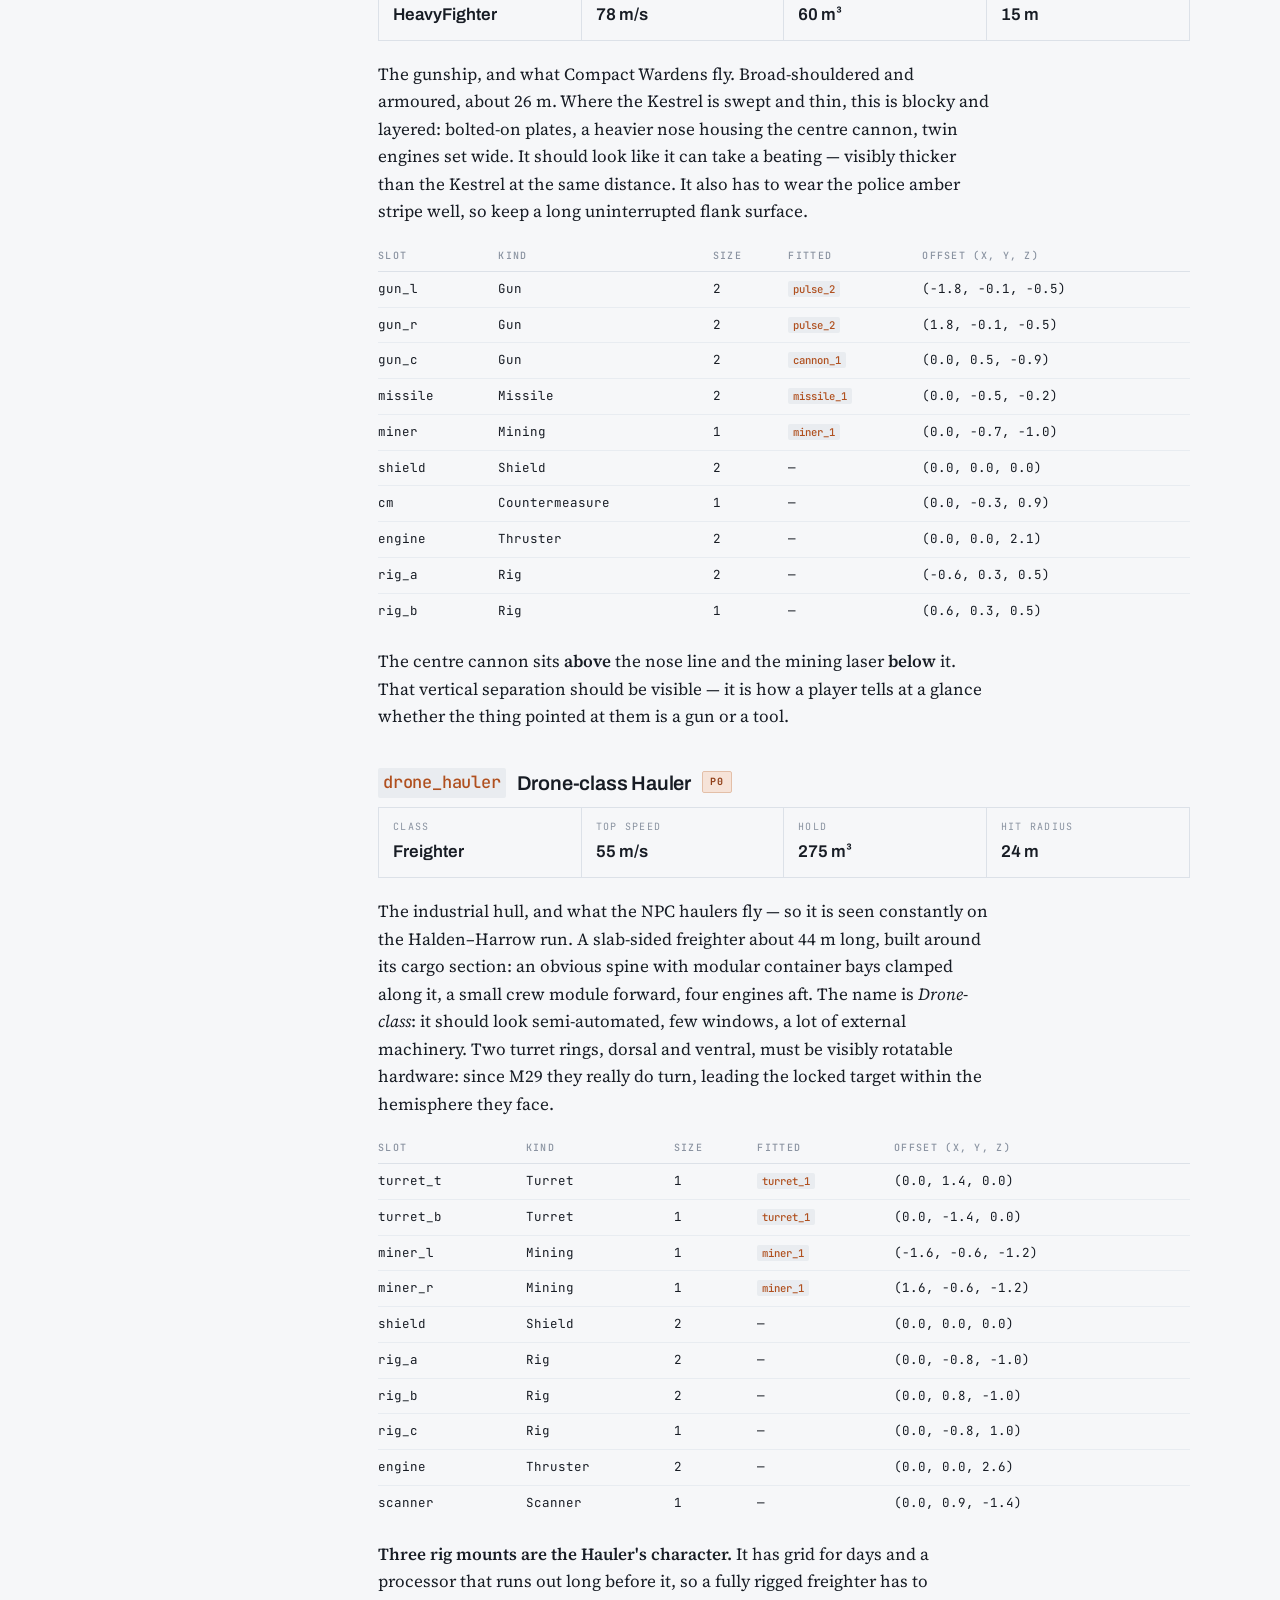
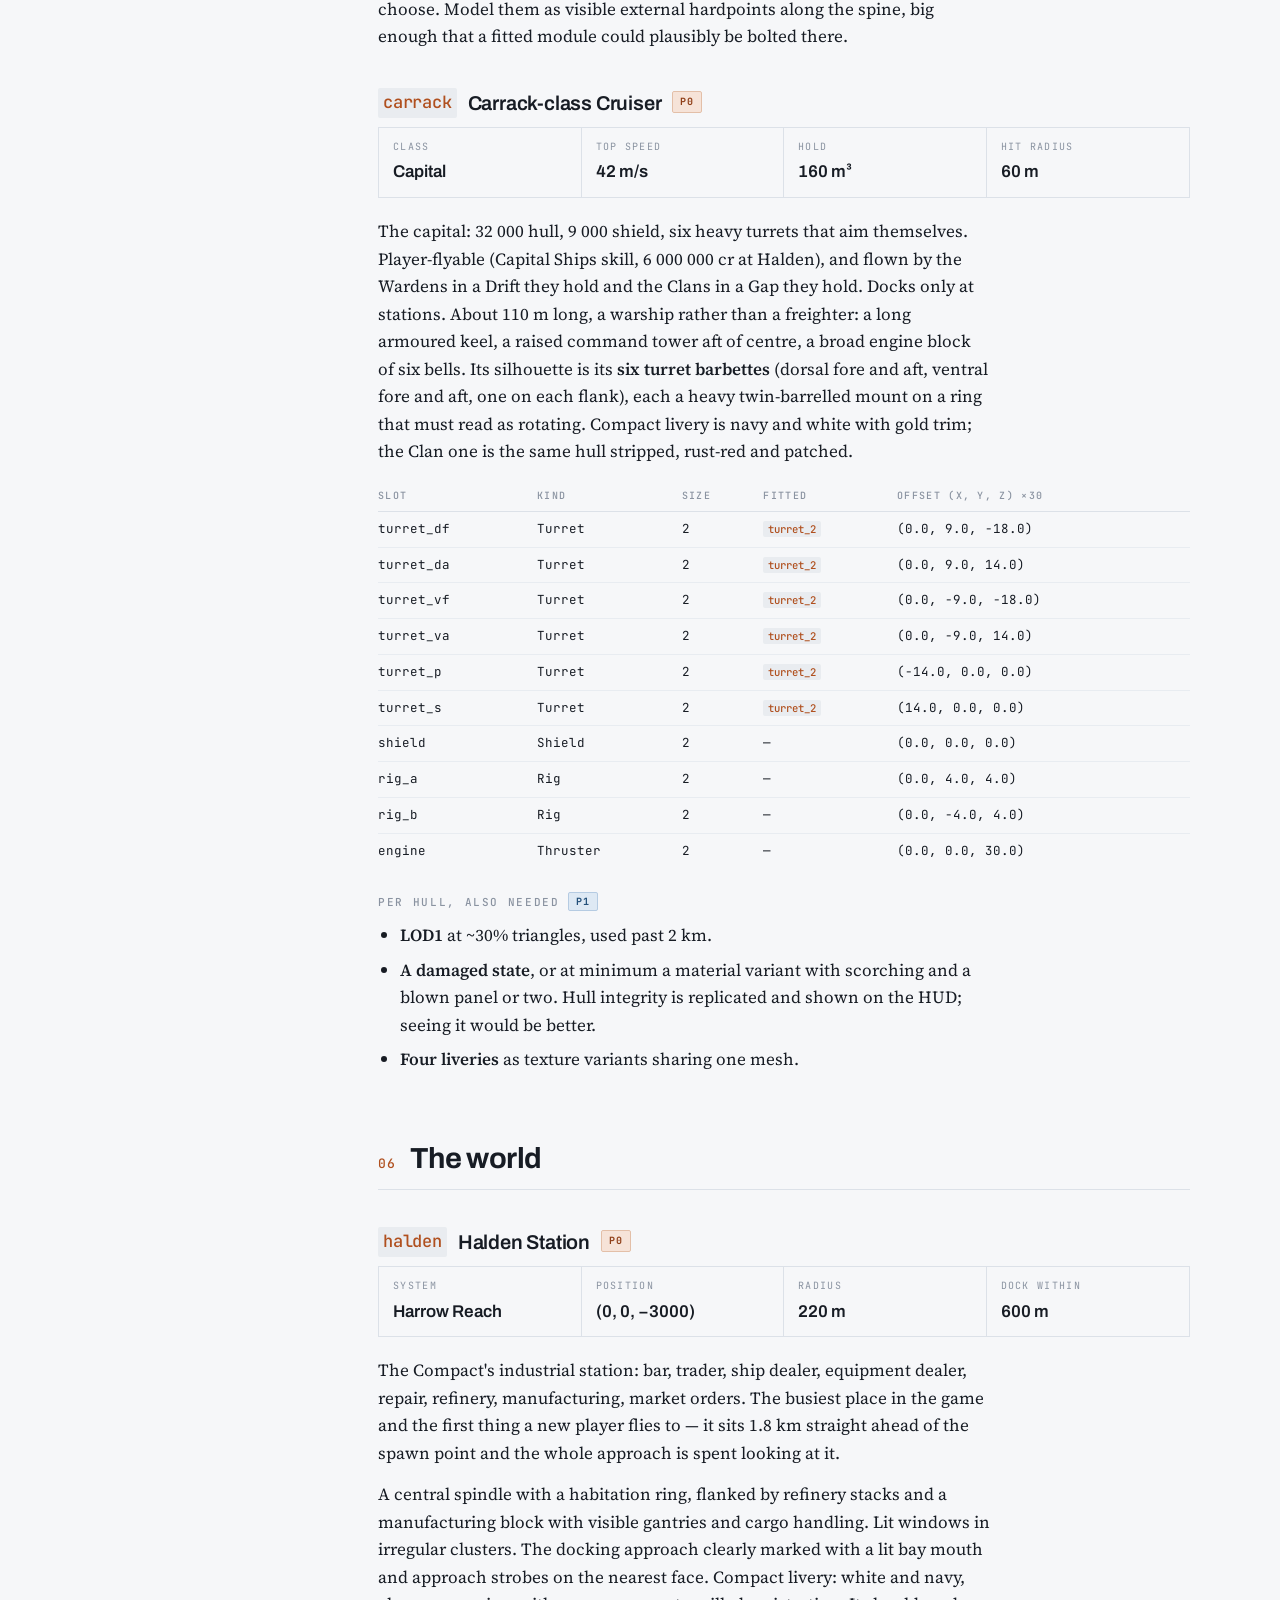
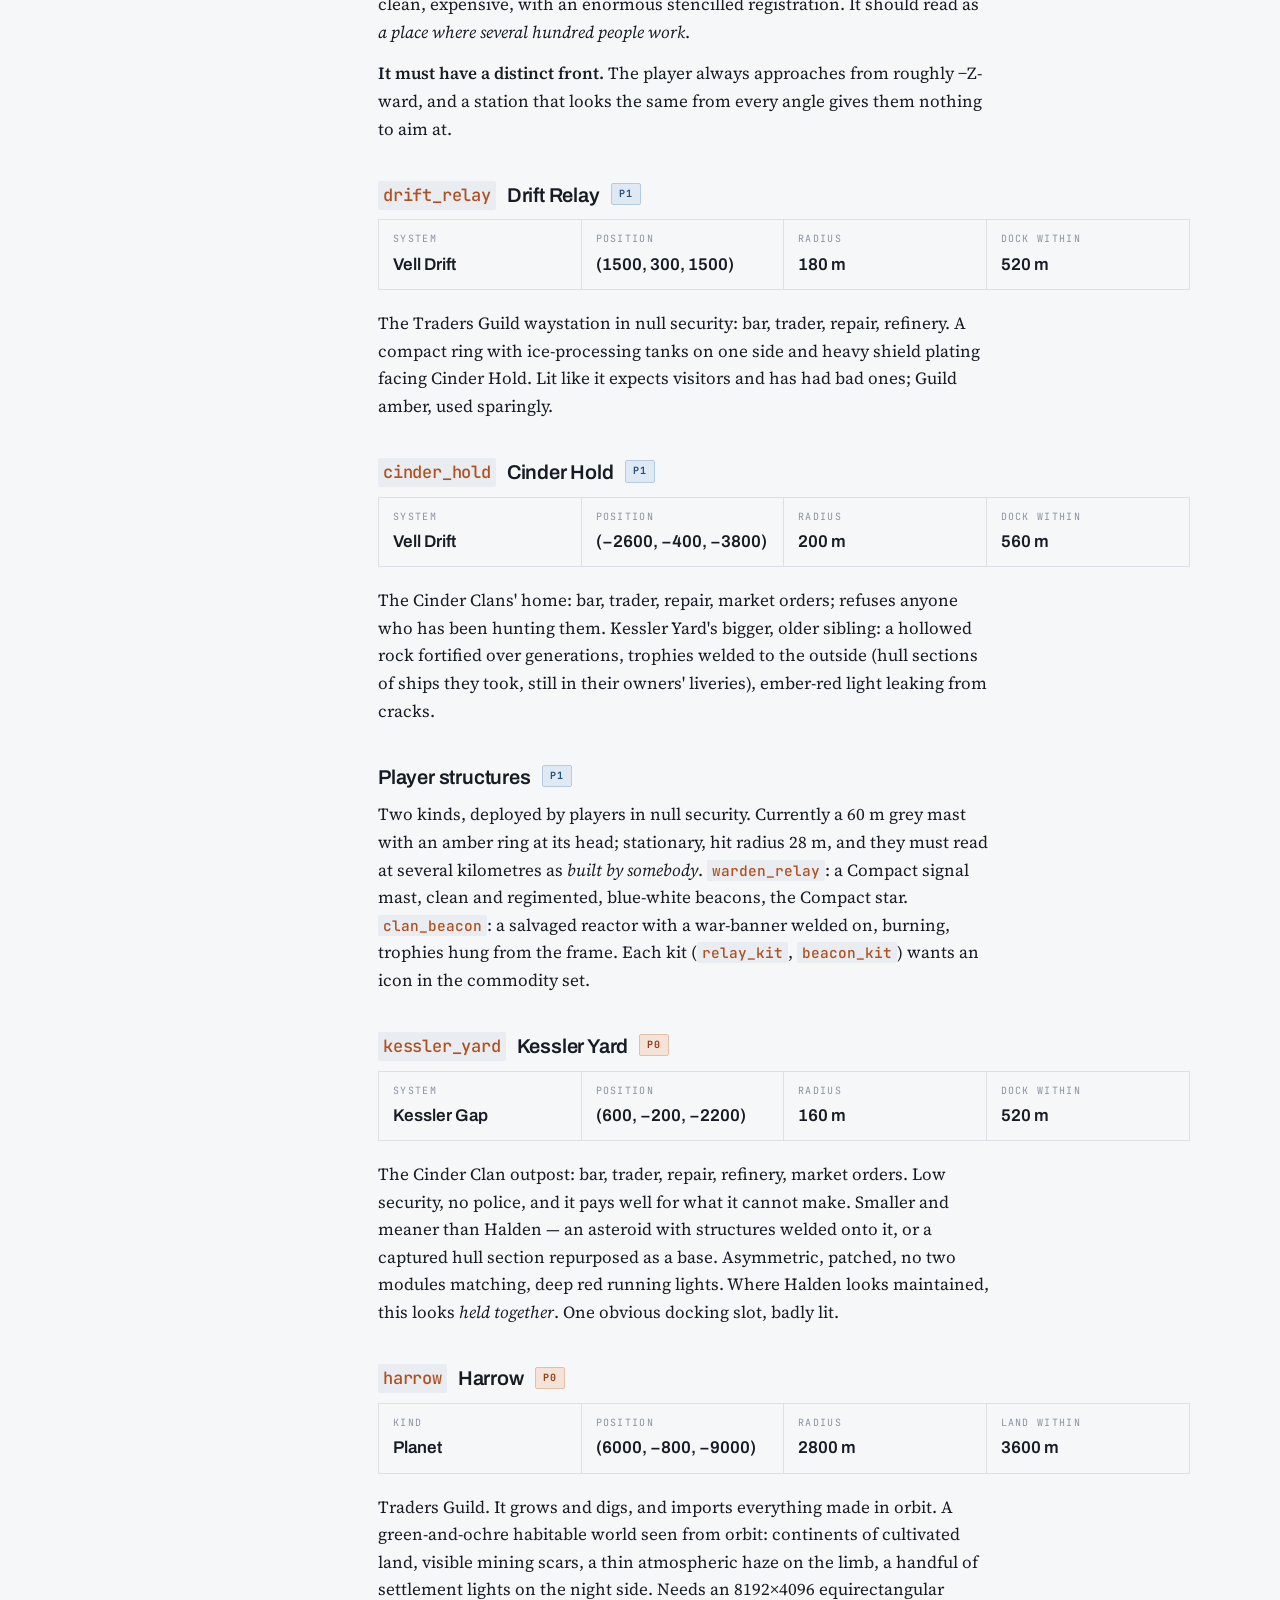
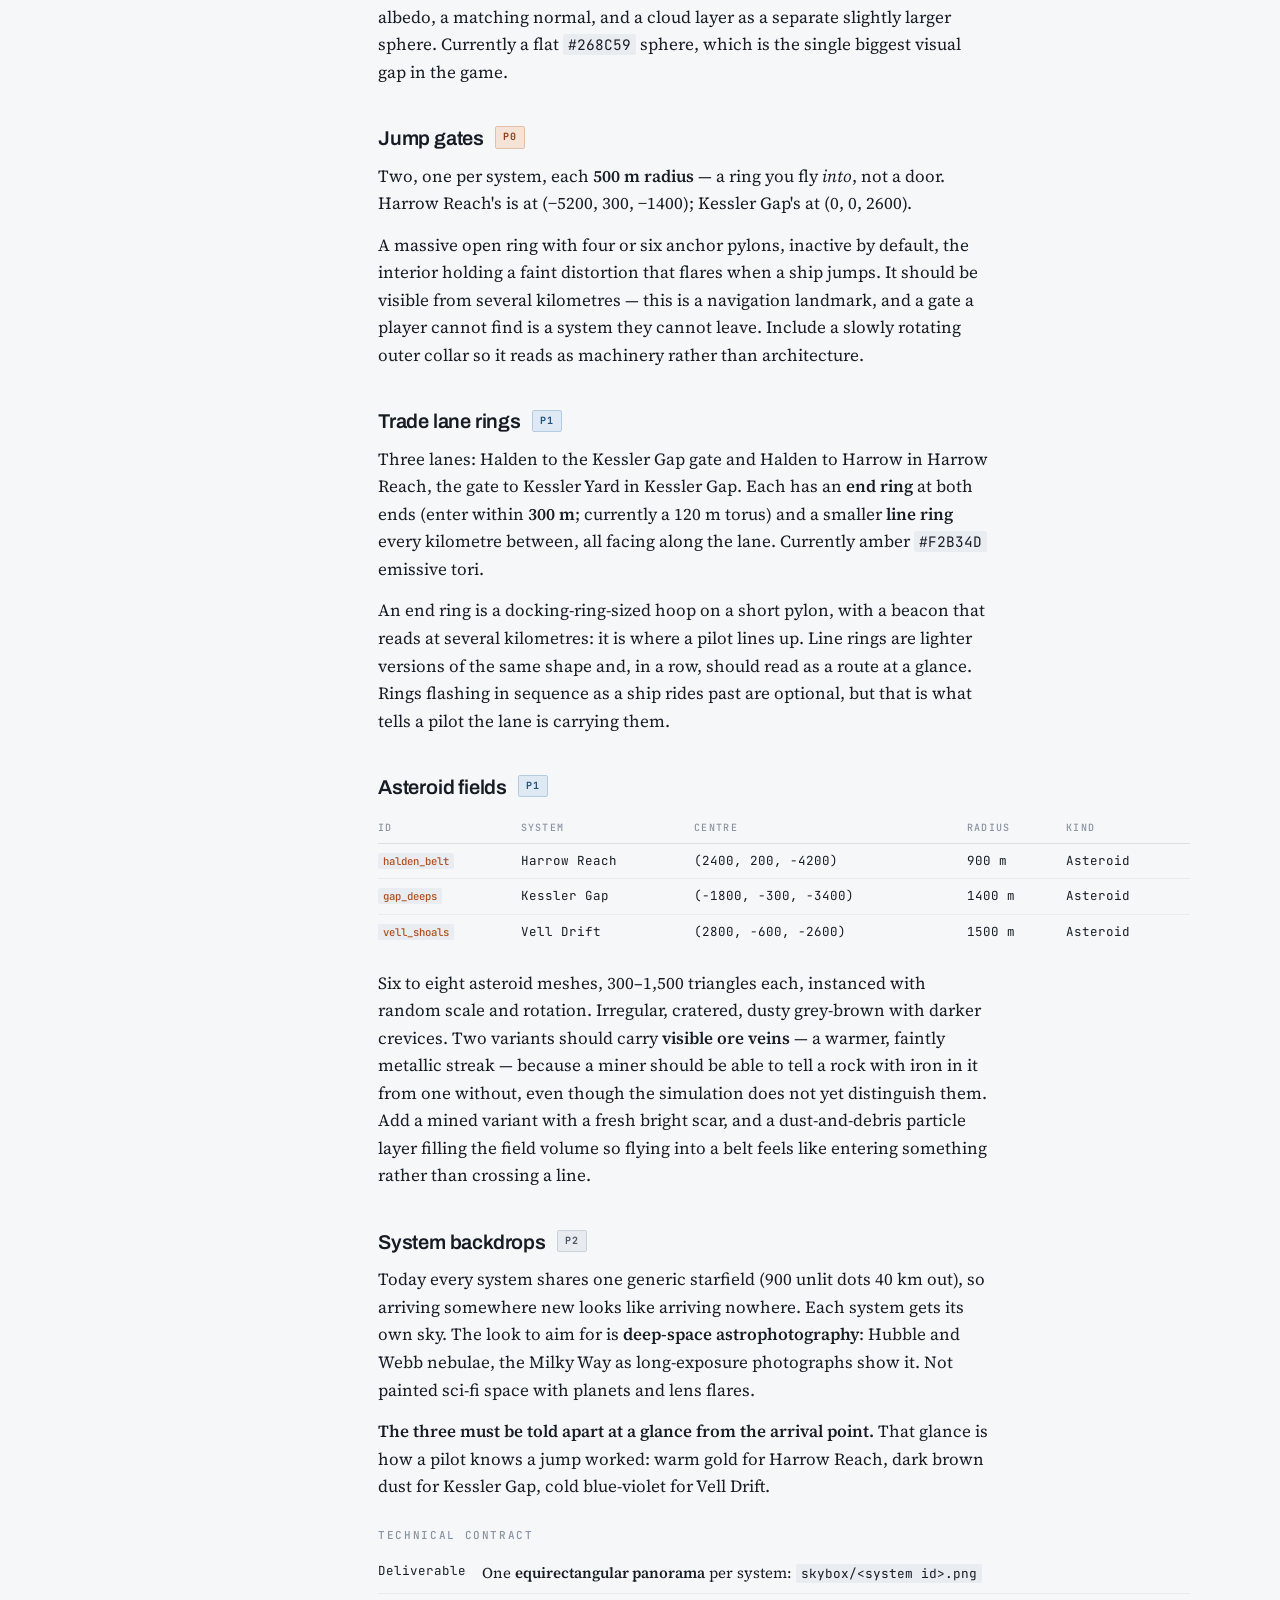
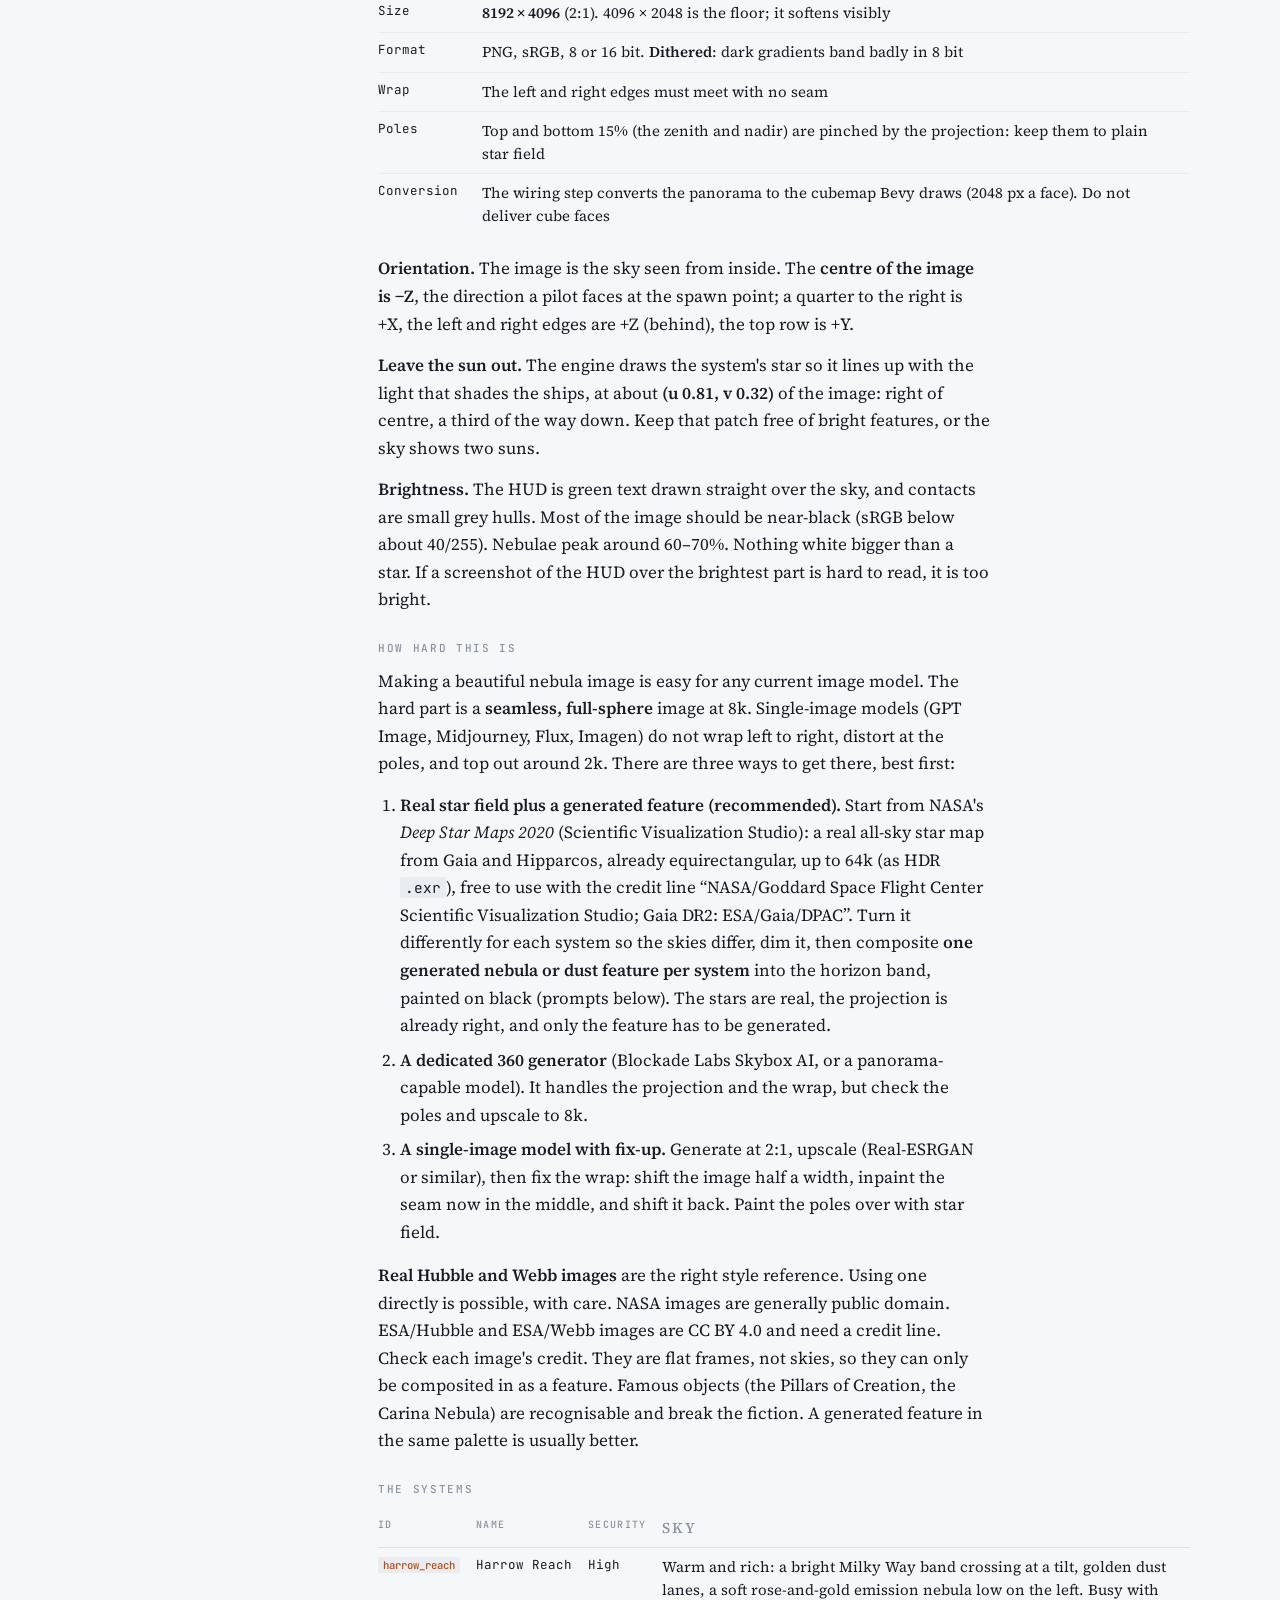
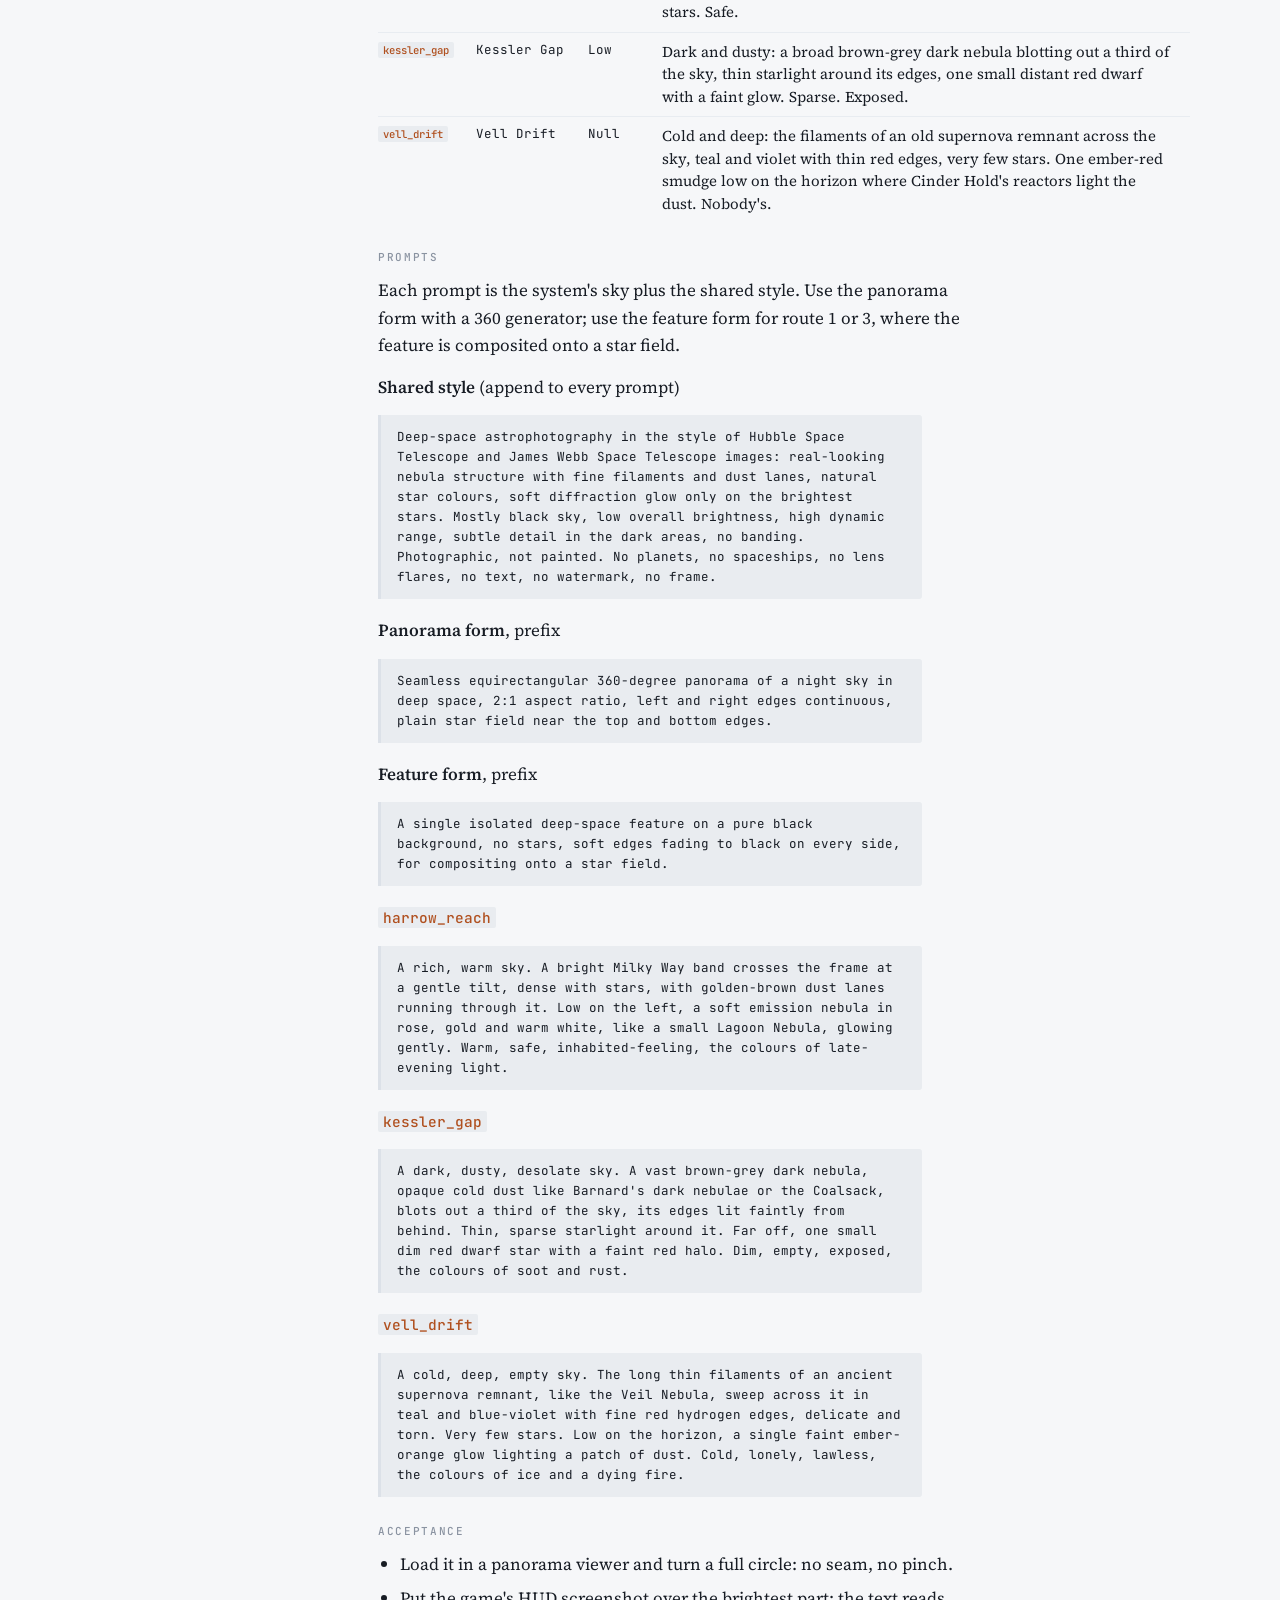
==== commit 5d070088: "v0.3.1: real models, new screenshots, backdrop brief Download section points at v0.3.1. All six scre" ====
--- a/assets.html
+++ b/assets.html
@@ -320,6 +320,21 @@
     margin-bottom: 6px;
   }
 
+  /* ---------- prompts ---------- */
+
+  .prompt {
+    font-family: var(--mono);
+    font-size: 12.5px;
+    line-height: 1.6;
+    white-space: pre-wrap;
+    background: var(--slate-dim);
+    border-left: 3px solid var(--rule);
+    padding: 12px 16px;
+    margin: 0 0 18px;
+    max-width: var(--measure);
+    border-radius: 0 3px 3px 0;
+  }
+
   /* ---------- swatches ---------- */
 
   .swatches {
@@ -555,6 +570,13 @@
         one: <span class="id">carrack</span> is 30, <span class="id">drone_hauler</span> 2.2, the
         fighters 1. Author to the table above and drop it. A model whose true size is a data-file
         multiplier is a model nobody can inspect.</p>
+      <p><strong>How the first models are wired in (M35).</strong> The generated set does not meet
+        this contract yet: each file is normalised to about 1&nbsp;m and a hull's nose points along
+        &minus;X. The client turns hulls &minus;90° about Y, measures each file's furthest vertex and
+        scales it to the placeholder it replaces, so ships still draw at placeholder size. Files
+        are found by id (<code>ships/&lt;class&gt;</code>, <code>stations/&lt;base&gt;</code>,
+        <code>structures/&lt;kind&gt;</code>, <code>props/&hellip;</code>); a missing file leaves
+        the placeholder.</p>
 
       <h3>Polygon budgets</h3>
       <p>Interest management replicates up to 24 ships at once, so a busy station means two dozen
@@ -954,21 +976,103 @@
         like entering something rather than crossing a line.</p>
 
       <h3>System backdrops <span class="p p2">P2</span></h3>
-      <p>Today every system shares one generic starfield, so arriving somewhere new looks like
-        arriving nowhere. One skybox per system (cubemap, 2048&nbsp;px a face,
-        <code>skybox/&lt;system id&gt;_{px,nx,py,ny,pz,nz}.png</code>), dim enough that the HUD and
-        contacts stay readable over it. The three should be told apart at a glance from the
-        arrival point: that glance is how a pilot knows a jump worked.</p>
-      <div class="scroll">
-        <table>
-          <thead><tr><th>id</th><th>Name</th><th>Security</th><th class="wrap">Mood</th></tr></thead>
-          <tbody>
-            <tr><td><span class="id">harrow_reach</span></td><td>Harrow Reach</td><td>High</td><td class="wrap">Warm and lived-in: a yellow-white sun low on one side, Harrow's green glow, dense traffic-lit lanes. Safe.</td></tr>
-            <tr><td><span class="id">kessler_gap</span></td><td>Kessler Gap</td><td>Low</td><td class="wrap">Dusty and dim: a brown-grey dust band across the sky, a distant red dwarf, wreck-glitter in the dust. Exposed.</td></tr>
-            <tr><td><span class="id">vell_drift</span></td><td>Vell Drift</td><td>Null</td><td class="wrap">Cold and deep: blue-violet nebula filaments, no near star, one ember-red smudge where Cinder Hold's reactors light the dust. Nobody's.</td></tr>
-          </tbody>
-        </table>
-      </div>
+      <p>Today every system shares one generic starfield (900 unlit dots 40&nbsp;km out), so
+        arriving somewhere new looks like arriving nowhere. Each system gets its own sky. The look
+        to aim for is <strong>deep-space astrophotography</strong>: Hubble and Webb nebulae, the
+        Milky Way as long-exposure photographs show it. Not painted sci-fi space with planets and
+        lens flares.</p>
+      <p><strong>The three must be told apart at a glance from the arrival point.</strong> That
+        glance is how a pilot knows a jump worked: warm gold for Harrow Reach, dark brown dust for
+        Kessler Gap, cold blue-violet for Vell Drift.</p>
+
+      <h4>Technical contract</h4>
+      <div class="scroll">
+        <table>
+          <tbody>
+            <tr><td>Deliverable</td><td class="wrap">One <strong>equirectangular panorama</strong> per system: <code>skybox/&lt;system id&gt;.png</code></td></tr>
+            <tr><td>Size</td><td class="wrap"><strong>8192 &times; 4096</strong> (2:1). 4096 &times; 2048 is the floor; it softens visibly</td></tr>
+            <tr><td>Format</td><td class="wrap">PNG, sRGB, 8 or 16 bit. <strong>Dithered</strong>: dark gradients band badly in 8 bit</td></tr>
+            <tr><td>Wrap</td><td class="wrap">The left and right edges must meet with no seam</td></tr>
+            <tr><td>Poles</td><td class="wrap">Top and bottom 15% (the zenith and nadir) are pinched by the projection: keep them to plain star field</td></tr>
+            <tr><td>Conversion</td><td class="wrap">The wiring step converts the panorama to the cubemap Bevy draws (2048&nbsp;px a face). Do not deliver cube faces</td></tr>
+          </tbody>
+        </table>
+      </div>
+      <p><strong>Orientation.</strong> The image is the sky seen from inside. The <strong>centre
+        of the image is &minus;Z</strong>, the direction a pilot faces at the spawn point; a
+        quarter to the right is +X, the left and right edges are +Z (behind), the top row is
+        +Y.</p>
+      <p><strong>Leave the sun out.</strong> The engine draws the system's star so it lines up with
+        the light that shades the ships, at about <strong>(u&nbsp;0.81, v&nbsp;0.32)</strong> of
+        the image: right of centre, a third of the way down. Keep that patch free of bright
+        features, or the sky shows two suns.</p>
+      <p><strong>Brightness.</strong> The HUD is green text drawn straight over the sky, and
+        contacts are small grey hulls. Most of the image should be near-black (sRGB below about
+        40/255). Nebulae peak around 60&ndash;70%. Nothing white bigger than a star. If a
+        screenshot of the HUD over the brightest part is hard to read, it is too bright.</p>
+
+      <h4>How hard this is</h4>
+      <p>Making a beautiful nebula image is easy for any current image model. The hard part is a
+        <strong>seamless, full-sphere</strong> image at 8k. Single-image models (GPT Image,
+        Midjourney, Flux, Imagen) do not wrap left to right, distort at the poles, and top out
+        around 2k. There are three ways to get there, best first:</p>
+      <ol>
+        <li><strong>Real star field plus a generated feature (recommended).</strong> Start from
+          NASA's <em>Deep Star Maps 2020</em> (Scientific Visualization Studio): a real all-sky star
+          map from Gaia and Hipparcos, already equirectangular, up to 64k (as HDR <code>.exr</code>), free to use with the credit line &ldquo;NASA/Goddard Space Flight Center Scientific Visualization Studio; Gaia DR2: ESA/Gaia/DPAC&rdquo;. Turn it
+          differently for each system so the skies differ, dim it, then composite <strong>one
+          generated nebula or dust feature per system</strong> into the horizon band, painted on
+          black (prompts below). The stars are real, the projection is already right, and only the
+          feature has to be generated.</li>
+        <li><strong>A dedicated 360 generator</strong> (Blockade Labs Skybox AI, or a
+          panorama-capable model). It handles the projection and the wrap, but check the poles and
+          upscale to 8k.</li>
+        <li><strong>A single-image model with fix-up.</strong> Generate at 2:1, upscale (Real-ESRGAN
+          or similar), then fix the wrap: shift the image half a width, inpaint the seam now in the
+          middle, and shift it back. Paint the poles over with star field.</li>
+      </ol>
+      <p><strong>Real Hubble and Webb images</strong> are the right style reference. Using one
+        directly is possible, with care. NASA images are generally public domain. ESA/Hubble and
+        ESA/Webb images are CC&nbsp;BY&nbsp;4.0 and need a credit line. Check each image's credit.
+        They are flat frames, not skies, so they can only be composited in as a feature. Famous
+        objects (the Pillars of Creation, the Carina Nebula) are recognisable and break the
+        fiction. A generated feature in the same palette is usually better.</p>
+
+      <h4>The systems</h4>
+      <div class="scroll">
+        <table>
+          <thead><tr><th>id</th><th>Name</th><th>Security</th><th class="wrap">Sky</th></tr></thead>
+          <tbody>
+            <tr><td><span class="id">harrow_reach</span></td><td>Harrow Reach</td><td>High</td><td class="wrap">Warm and rich: a bright Milky Way band crossing at a tilt, golden dust lanes, a soft rose-and-gold emission nebula low on the left. Busy with stars. Safe.</td></tr>
+            <tr><td><span class="id">kessler_gap</span></td><td>Kessler Gap</td><td>Low</td><td class="wrap">Dark and dusty: a broad brown-grey dark nebula blotting out a third of the sky, thin starlight around its edges, one small distant red dwarf with a faint glow. Sparse. Exposed.</td></tr>
+            <tr><td><span class="id">vell_drift</span></td><td>Vell Drift</td><td>Null</td><td class="wrap">Cold and deep: the filaments of an old supernova remnant across the sky, teal and violet with thin red edges, very few stars. One ember-red smudge low on the horizon where Cinder Hold's reactors light the dust. Nobody's.</td></tr>
+          </tbody>
+        </table>
+      </div>
+
+      <h4>Prompts</h4>
+      <p>Each prompt is the system's sky plus the shared style. Use the panorama form with a 360
+        generator; use the feature form for route 1 or 3, where the feature is composited onto a
+        star field.</p>
+      <p><strong>Shared style</strong> (append to every prompt)</p>
+      <div class="prompt">Deep-space astrophotography in the style of Hubble Space Telescope and James Webb Space Telescope images: real-looking nebula structure with fine filaments and dust lanes, natural star colours, soft diffraction glow only on the brightest stars. Mostly black sky, low overall brightness, high dynamic range, subtle detail in the dark areas, no banding. Photographic, not painted. No planets, no spaceships, no lens flares, no text, no watermark, no frame.</div>
+      <p><strong>Panorama form</strong>, prefix</p>
+      <div class="prompt">Seamless equirectangular 360-degree panorama of a night sky in deep space, 2:1 aspect ratio, left and right edges continuous, plain star field near the top and bottom edges.</div>
+      <p><strong>Feature form</strong>, prefix</p>
+      <div class="prompt">A single isolated deep-space feature on a pure black background, no stars, soft edges fading to black on every side, for compositing onto a star field.</div>
+      <p><span class="id">harrow_reach</span></p>
+      <div class="prompt">A rich, warm sky. A bright Milky Way band crosses the frame at a gentle tilt, dense with stars, with golden-brown dust lanes running through it. Low on the left, a soft emission nebula in rose, gold and warm white, like a small Lagoon Nebula, glowing gently. Warm, safe, inhabited-feeling, the colours of late-evening light.</div>
+      <p><span class="id">kessler_gap</span></p>
+      <div class="prompt">A dark, dusty, desolate sky. A vast brown-grey dark nebula, opaque cold dust like Barnard's dark nebulae or the Coalsack, blots out a third of the sky, its edges lit faintly from behind. Thin, sparse starlight around it. Far off, one small dim red dwarf star with a faint red halo. Dim, empty, exposed, the colours of soot and rust.</div>
+      <p><span class="id">vell_drift</span></p>
+      <div class="prompt">A cold, deep, empty sky. The long thin filaments of an ancient supernova remnant, like the Veil Nebula, sweep across it in teal and blue-violet with fine red hydrogen edges, delicate and torn. Very few stars. Low on the horizon, a single faint ember-orange glow lighting a patch of dust. Cold, lonely, lawless, the colours of ice and a dying fire.</div>
+
+      <h4>Acceptance</h4>
+      <ul>
+        <li>Load it in a panorama viewer and turn a full circle: no seam, no pinch.</li>
+        <li>Put the game's HUD screenshot over the brightest part: the text reads.</li>
+        <li>Put the three side by side as small thumbnails: each is recognisable.</li>
+      </ul>
 
       <h3><span class="id">loot</span> Cargo container <span class="p p1">P1</span></h3>
       <p>Spawns where a ship died, holding what it carried, and disperses after a timeout.
@@ -1308,7 +1412,7 @@
           <li><label><input type="checkbox"><span>icons/skill/ × 12, icons/damage/ × 4</span></label></li>
           <li><label><input type="checkbox"><span>audio/ambience/ × 5</span></label></li>
           <li><label><input type="checkbox"><span>music/ × 6</span></label></li>
-          <li><label><input type="checkbox"><span>skybox/ × 3 systems (harrow_reach, kessler_gap, vell_drift)</span></label></li>
+          <li><label><input type="checkbox"><span>skybox/&lt;system id&gt;.png × 3 (harrow_reach, kessler_gap, vell_drift): 8192 × 4096 equirectangular, seamless</span></label></li>
           <li><label><input type="checkbox"><span>Ship damage states</span></label></li>
           <li><label><input type="checkbox"><span>A proportional display family</span></label></li>
         </ul>
